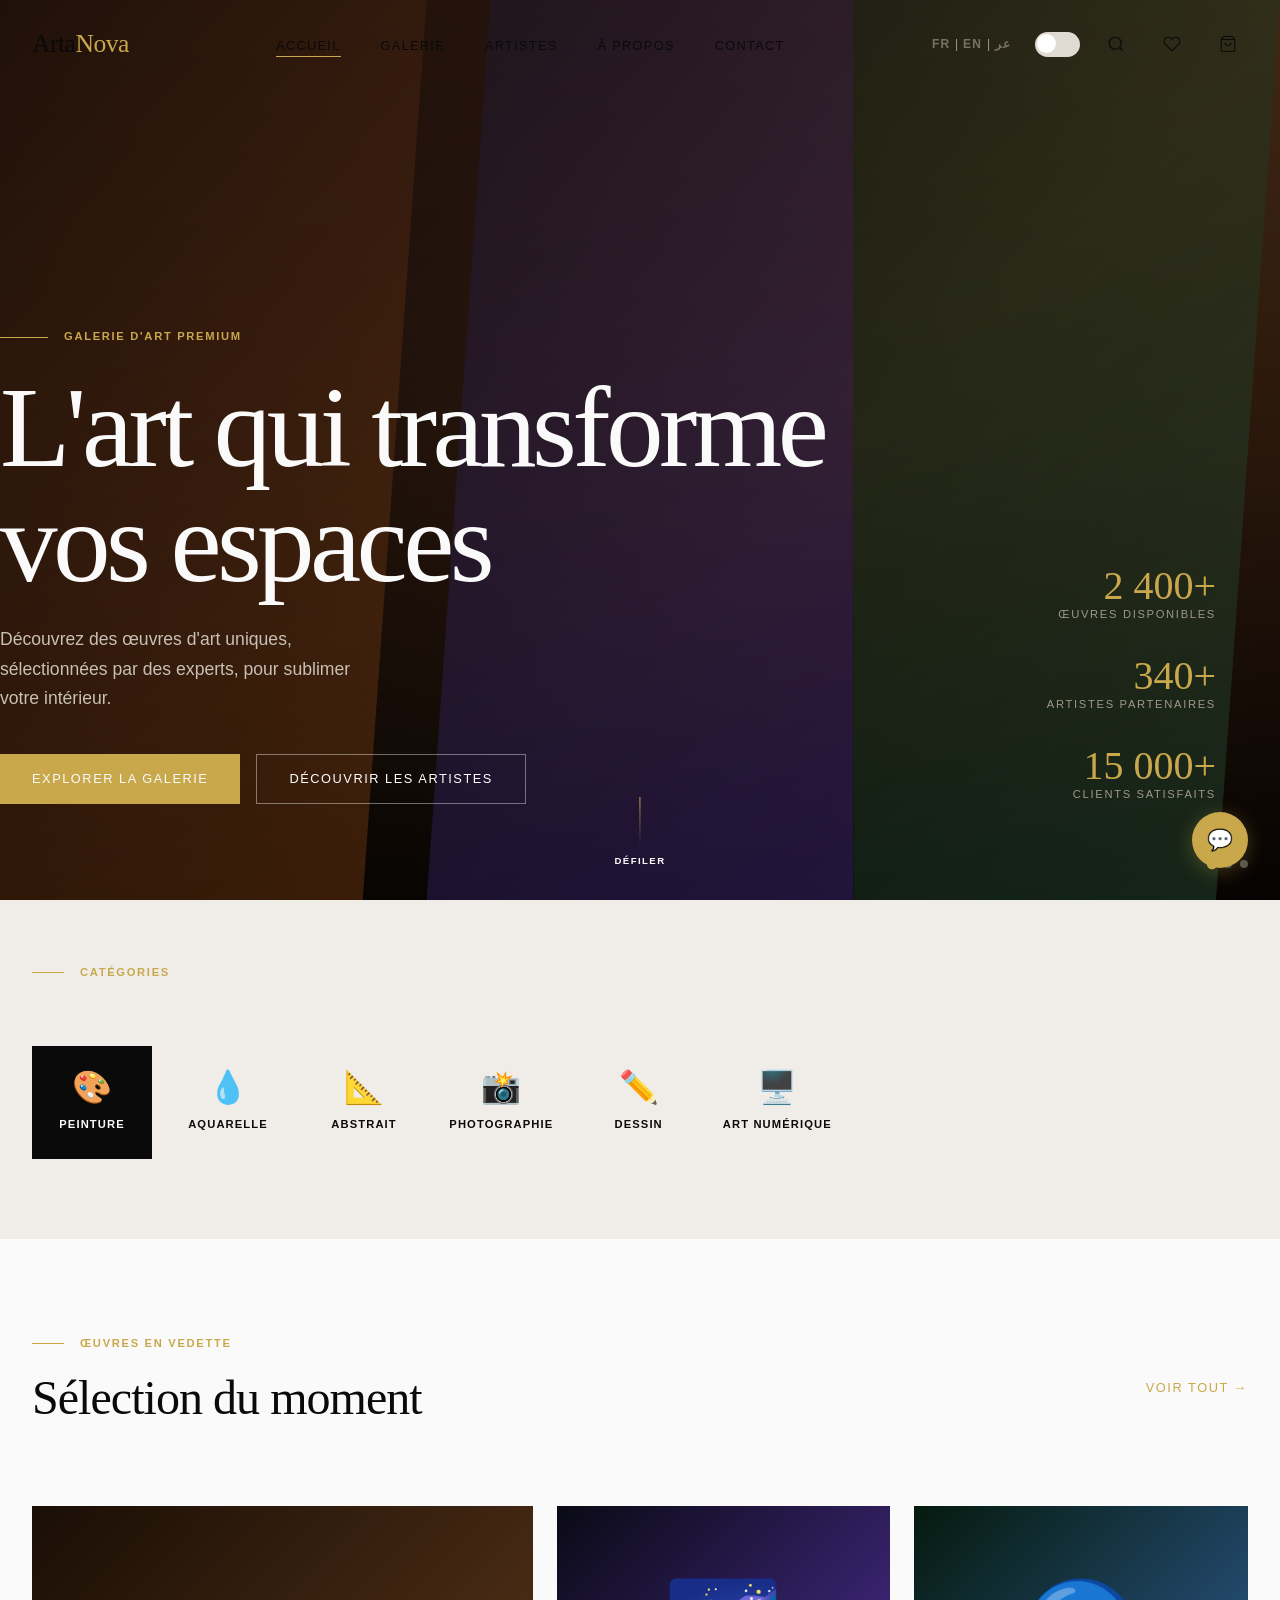
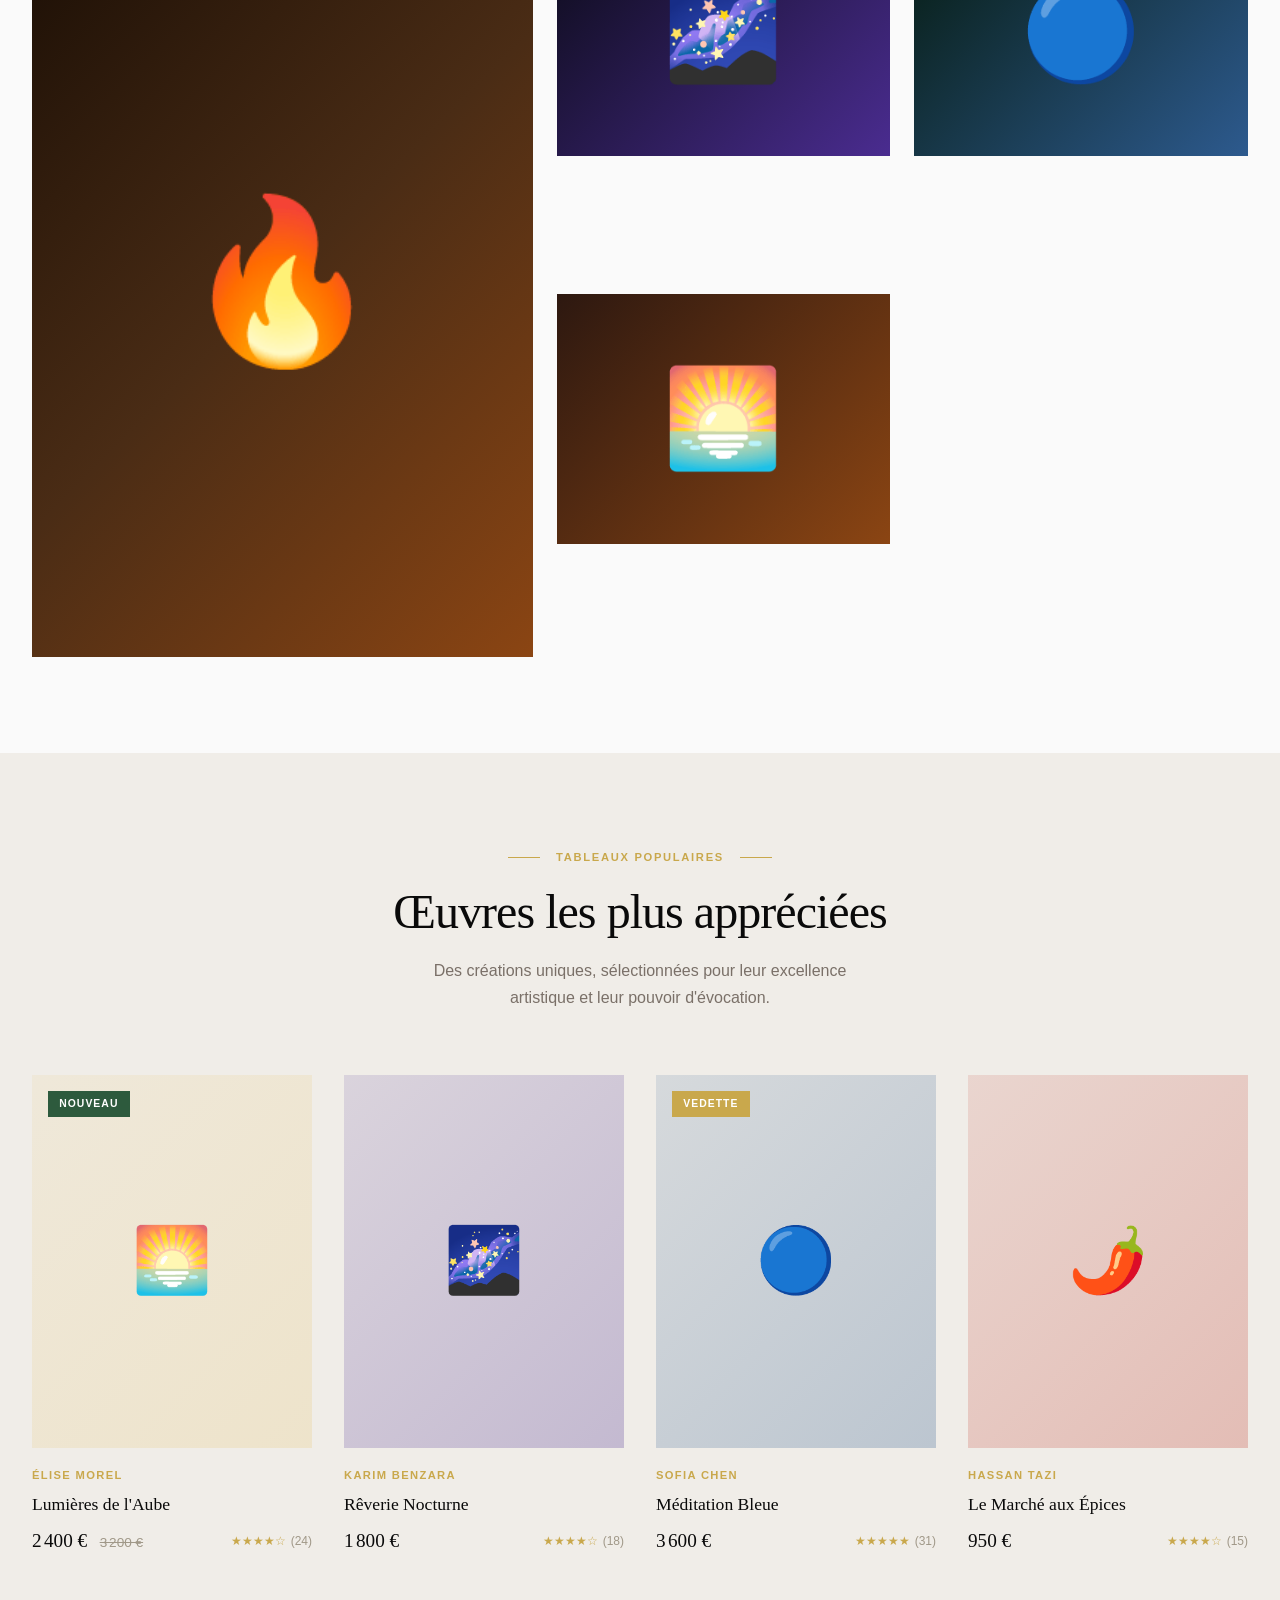
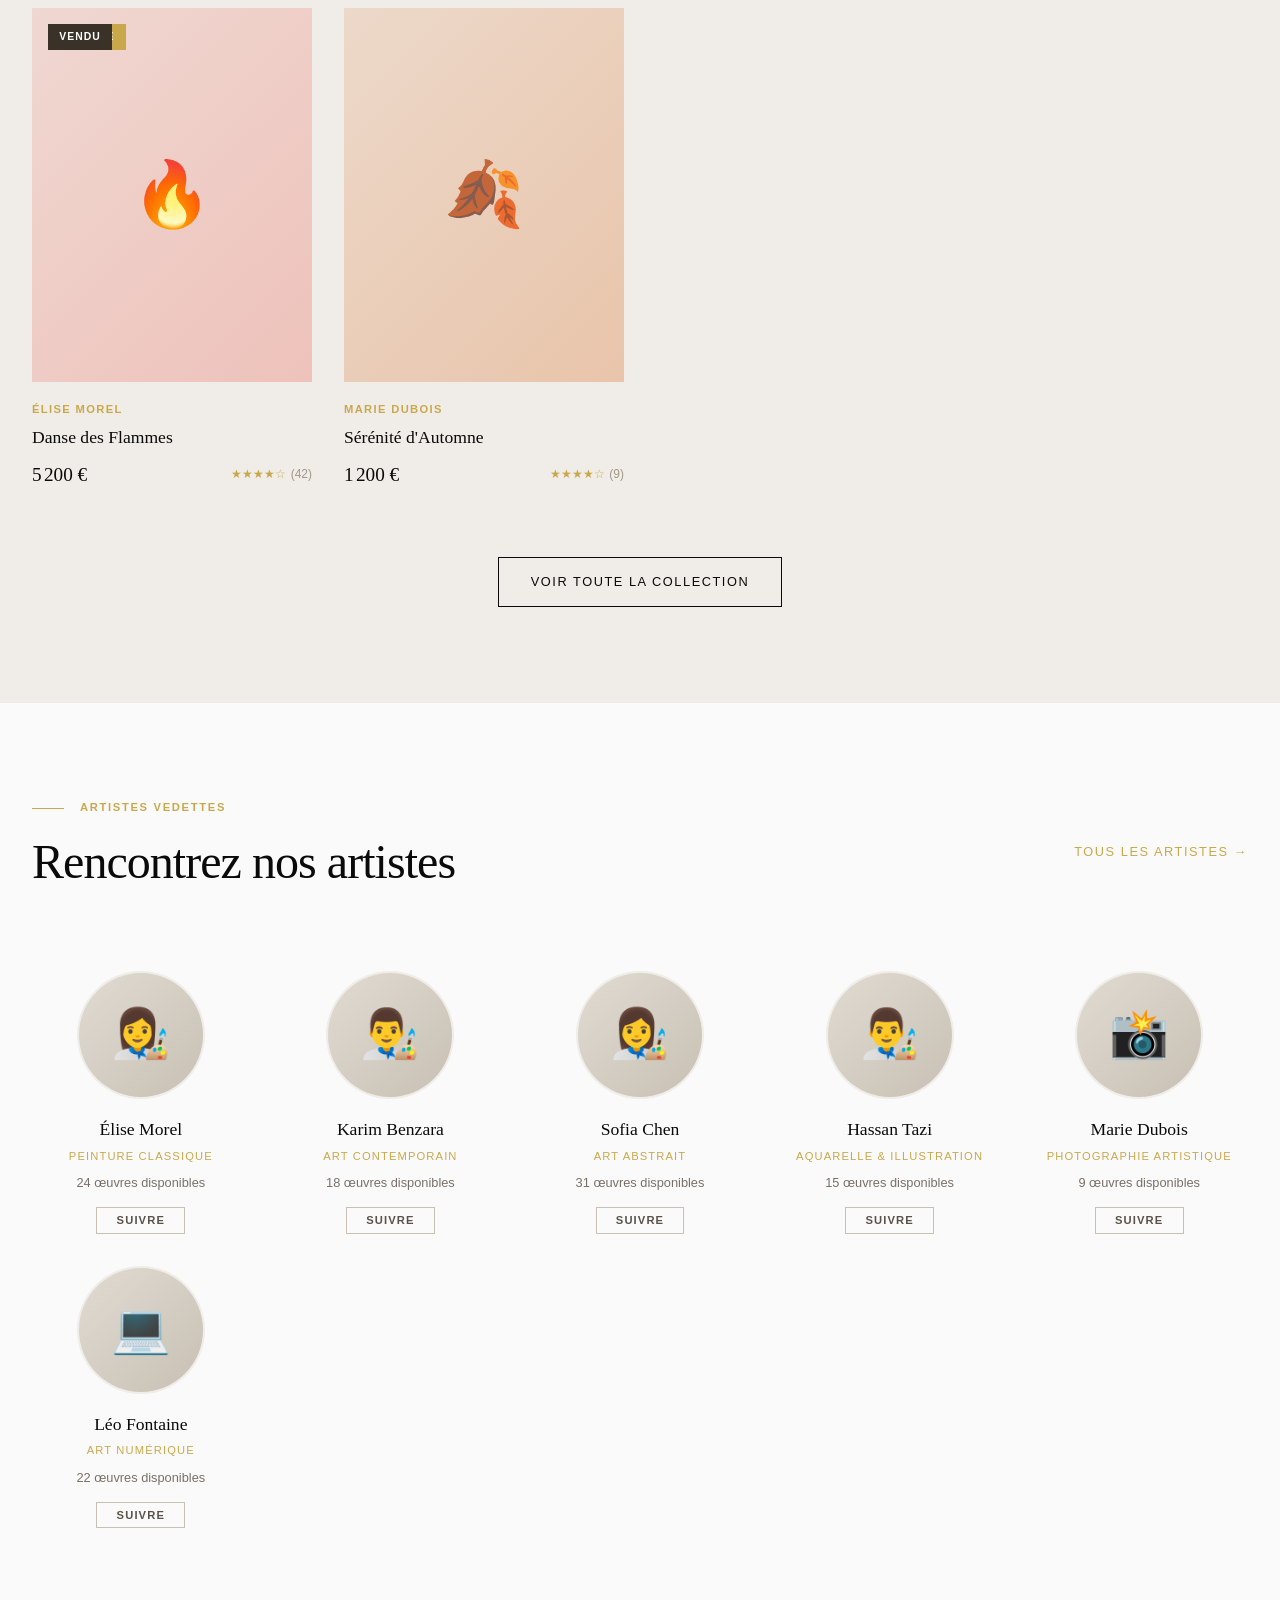
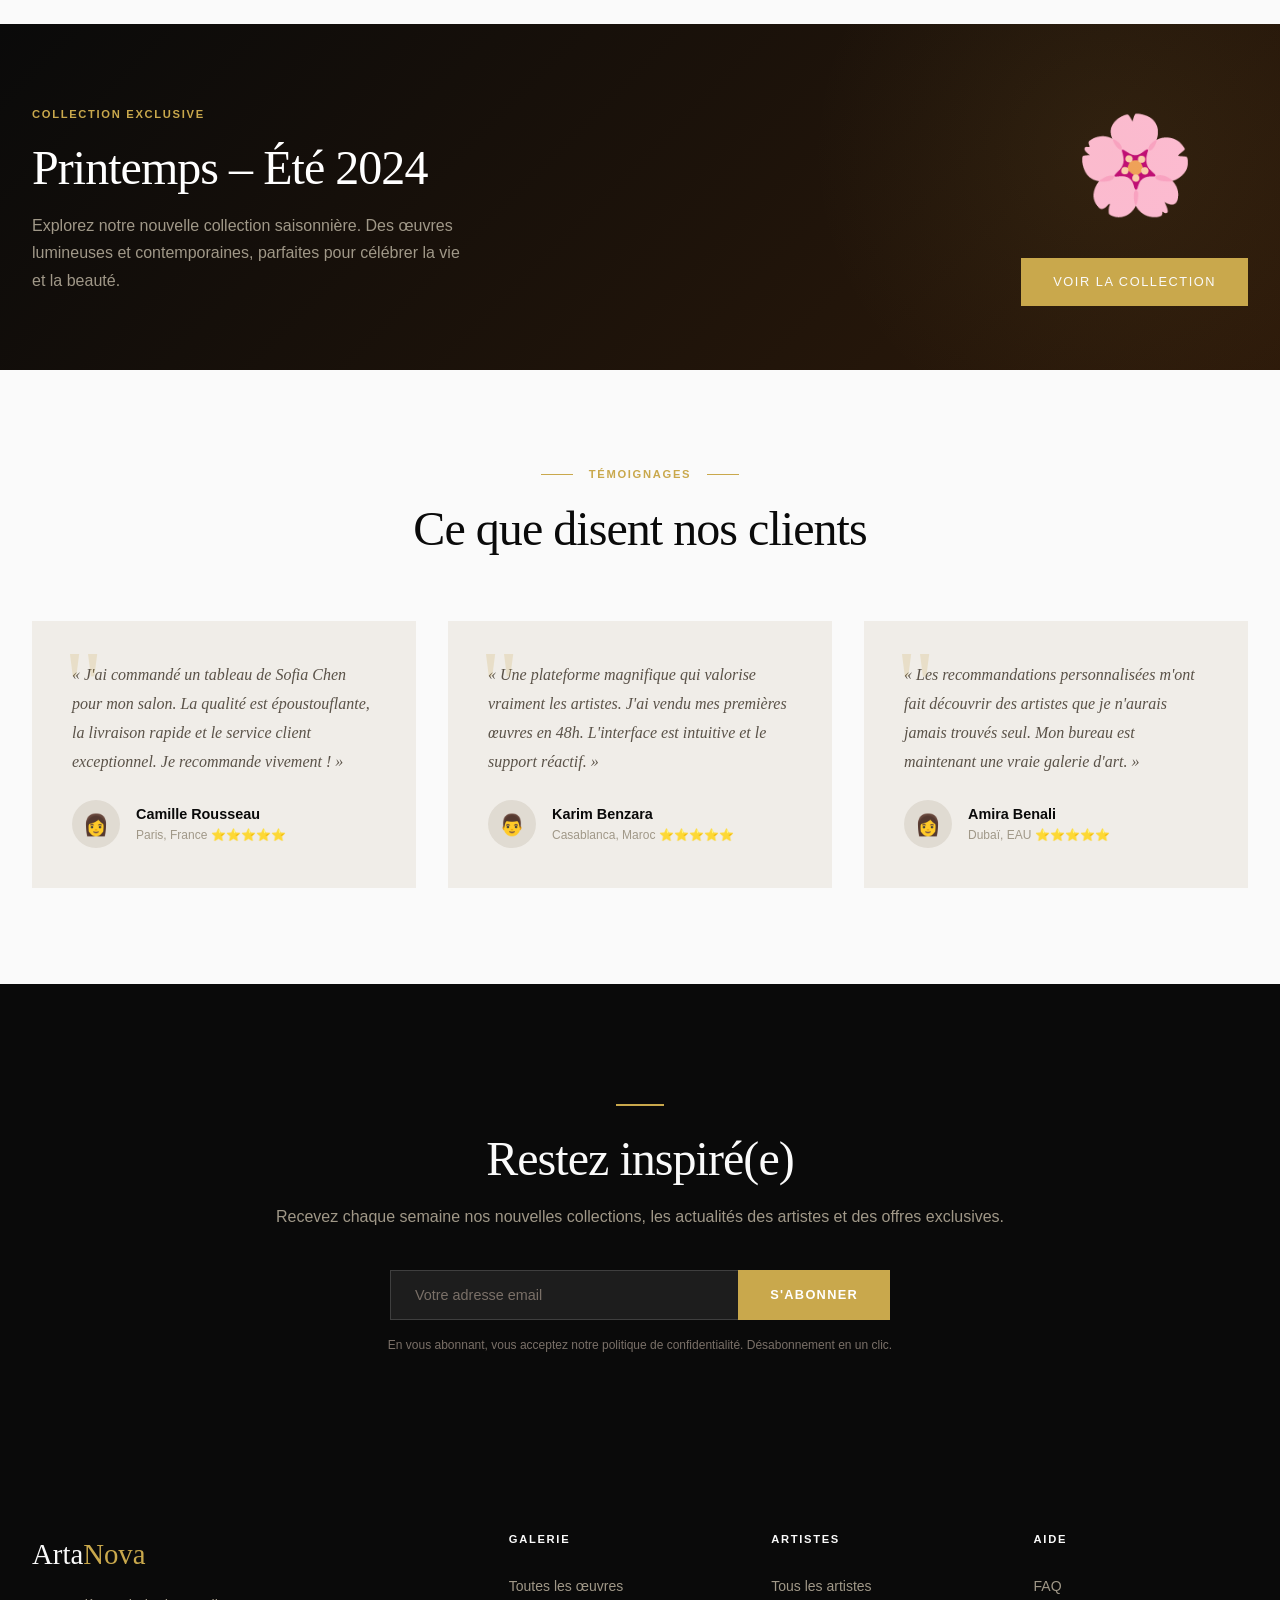
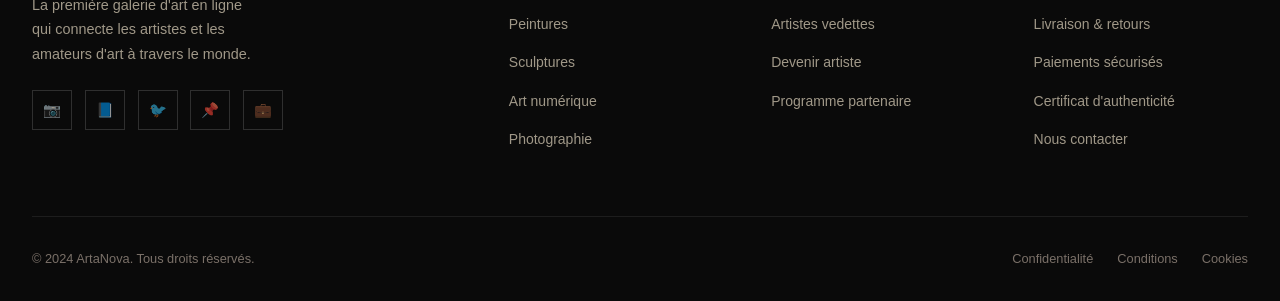
==== index.html @ cba11915 "Deploy ArtaNova to GitHub Pages https://claude.ai/code/session_01S92rmcoiskPM15iiZ23huf" ====
<!DOCTYPE html>
<html lang="fr">
<head>
  <meta charset="UTF-8" />
  <meta name="viewport" content="width=device-width, initial-scale=1.0" />
  <meta name="description" content="ArtaNova – Galerie d'art en ligne. Achetez des tableaux originaux et des reproductions artistiques de qualité supérieure." />
  <meta property="og:title" content="ArtaNova – L'art qui transforme vos espaces" />
  <meta property="og:description" content="Découvrez et achetez des œuvres d'art uniques auprès d'artistes du monde entier." />
  <title>ArtaNova – L'art qui transforme vos espaces</title>
  <link rel="preconnect" href="https://fonts.googleapis.com" />
  <link rel="stylesheet" href="css/main.css" />
</head>
<body>

<!-- ═══ NAVIGATION ═══════════════════════════════════════════════ -->
<nav class="nav" id="main-nav">
  <div class="container nav-inner">
    <a href="index.html" class="nav-logo">Arta<span>Nova</span></a>

    <ul class="nav-links">
      <li><a href="index.html" class="active" data-i18n="nav_home">Accueil</a></li>
      <li><a href="pages/gallery.html" data-i18n="nav_gallery">Galerie</a></li>
      <li><a href="pages/artists.html" data-i18n="nav_artists">Artistes</a></li>
      <li><a href="#about" data-i18n="nav_about">À propos</a></li>
      <li><a href="#contact" data-i18n="nav_contact">Contact</a></li>
    </ul>

    <div class="nav-actions">
      <!-- Language -->
      <div style="display:flex;gap:0.3rem;margin-right:0.5rem;">
        <button class="lang-selector" data-lang="fr">FR</button>
        <span style="color:var(--color-gray-400);font-size:0.75rem">|</span>
        <button class="lang-selector" data-lang="en">EN</button>
        <span style="color:var(--color-gray-400);font-size:0.75rem">|</span>
        <button class="lang-selector" data-lang="ar">عر</button>
      </div>

      <!-- Theme -->
      <button class="theme-toggle" aria-label="Changer le thème"></button>

      <!-- Search -->
      <a href="pages/gallery.html" class="nav-icon-btn" title="Rechercher">
        <svg width="18" height="18" viewBox="0 0 24 24" fill="none" stroke="currentColor" stroke-width="1.5"><circle cx="11" cy="11" r="8"/><path d="m21 21-4.35-4.35"/></svg>
      </a>

      <!-- Wishlist -->
      <button class="nav-icon-btn" title="Favoris">
        <svg width="18" height="18" viewBox="0 0 24 24" fill="none" stroke="currentColor" stroke-width="1.5"><path d="M20.84 4.61a5.5 5.5 0 0 0-7.78 0L12 5.67l-1.06-1.06a5.5 5.5 0 0 0-7.78 7.78l1.06 1.06L12 21.23l7.78-7.78 1.06-1.06a5.5 5.5 0 0 0 0-7.78z"/></svg>
      </button>

      <!-- Cart -->
      <button class="nav-icon-btn" onclick="openCart()" title="Panier">
        <svg width="18" height="18" viewBox="0 0 24 24" fill="none" stroke="currentColor" stroke-width="1.5"><path d="M6 2 3 6v14a2 2 0 0 0 2 2h14a2 2 0 0 0 2-2V6l-3-4z"/><line x1="3" y1="6" x2="21" y2="6"/><path d="M16 10a4 4 0 0 1-8 0"/></svg>
        <span class="cart-badge cart-count" style="display:none">0</span>
      </button>

      <!-- Hamburger -->
      <button class="hamburger" id="hamburger" aria-label="Menu">
        <span></span><span></span><span></span>
      </button>
    </div>
  </div>
</nav>

<!-- Mobile Menu -->
<div class="mobile-menu" id="mobile-menu">
  <a href="index.html">Accueil</a>
  <a href="pages/gallery.html">Galerie</a>
  <a href="pages/artists.html">Artistes</a>
  <a href="#about">À propos</a>
  <a href="#contact">Contact</a>
  <button onclick="document.getElementById('mobile-menu').classList.remove('open');document.body.style.overflow=''" style="color:var(--color-gray-400);font-size:2rem;margin-top:2rem;">✕</button>
</div>

<!-- ═══ HERO ══════════════════════════════════════════════════════ -->
<section class="hero" id="hero">
  <div class="hero-slides">
    <div class="hero-slide hero-slide-1 active"></div>
    <div class="hero-slide hero-slide-2"></div>
    <div class="hero-slide hero-slide-3"></div>
  </div>
  <div class="hero-overlay"></div>

  <!-- Decorative art panels -->
  <div class="hero-art" aria-hidden="true">
    <div class="hero-art-panel" style="background:linear-gradient(135deg,#2d1810,#8B4513);"></div>
    <div class="hero-art-panel" style="background:linear-gradient(135deg,#1a1a30,#4a2c90);"></div>
    <div class="hero-art-panel" style="background:linear-gradient(135deg,#0d2818,#2d5a3d);"></div>
  </div>

  <div class="hero-content container">
    <div class="hero-eyebrow">
      <div class="hero-eyebrow-line"></div>
      <span class="label text-gold">Galerie d'art premium</span>
    </div>

    <h1 class="hero-title" data-i18n="hero_tagline">
      L'art qui <em>transforme</em> vos espaces
    </h1>

    <p class="hero-subtitle" data-i18n="hero_sub">
      Découvrez des œuvres d'art uniques, sélectionnées par des experts, pour sublimer votre intérieur.
    </p>

    <div class="hero-actions">
      <a href="pages/gallery.html" class="btn btn-primary" data-i18n="btn_explore">
        Explorer la galerie
        <svg width="16" height="16" viewBox="0 0 24 24" fill="none" stroke="currentColor" stroke-width="2"><path d="M5 12h14m-7-7 7 7-7 7"/></svg>
      </a>
      <a href="pages/artists.html" class="btn btn-outline" style="color:white;border-color:rgba(255,255,255,0.4);" data-i18n="btn_discover">
        Découvrir les artistes
      </a>
    </div>
  </div>

  <!-- Stats -->
  <div class="hero-stats container" aria-label="Statistiques">
    <div class="hero-stat">
      <div class="hero-stat-number">2 400+</div>
      <div class="hero-stat-label">Œuvres disponibles</div>
    </div>
    <div class="hero-stat">
      <div class="hero-stat-number">340+</div>
      <div class="hero-stat-label">Artistes partenaires</div>
    </div>
    <div class="hero-stat">
      <div class="hero-stat-number">15 000+</div>
      <div class="hero-stat-label">Clients satisfaits</div>
    </div>
  </div>

  <!-- Dots -->
  <div class="hero-dots">
    <div class="hero-dot active"></div>
    <div class="hero-dot"></div>
    <div class="hero-dot"></div>
  </div>

  <!-- Scroll indicator -->
  <div class="hero-scroll">
    <div class="hero-scroll-line"></div>
    <span class="label" style="font-size:0.6rem;">Défiler</span>
  </div>
</section>

<!-- ═══ CATEGORIES ════════════════════════════════════════════════ -->
<section class="section-sm" style="background:var(--color-gray-100);">
  <div class="container">
    <div class="section-header">
      <div class="section-eyebrow">
        <div class="section-eyebrow-line"></div>
        <span class="label text-gold" data-i18n="section_categories">Catégories</span>
      </div>
    </div>

    <div class="categories-scroll stagger-children">
      <div class="category-chip active">
        <div class="category-icon">🎨</div>
        <div class="category-name">Peinture</div>
      </div>
      <div class="category-chip">
        <div class="category-icon">💧</div>
        <div class="category-name">Aquarelle</div>
      </div>
      <div class="category-chip">
        <div class="category-icon">📐</div>
        <div class="category-name">Abstrait</div>
      </div>
      <div class="category-chip">
        <div class="category-icon">📸</div>
        <div class="category-name">Photographie</div>
      </div>
      <div class="category-chip">
        <div class="category-icon">✏️</div>
        <div class="category-name">Dessin</div>
      </div>
      <div class="category-chip">
        <div class="category-icon">🖥️</div>
        <div class="category-name">Art Numérique</div>
      </div>
      <div class="category-chip">
        <div class="category-icon">🏺</div>
        <div class="category-name">Sculpture</div>
      </div>
      <div class="category-chip">
        <div class="category-icon">🌍</div>
        <div class="category-name">Art Africain</div>
      </div>
      <div class="category-chip">
        <div class="category-icon">☪️</div>
        <div class="category-name">Calligraphie</div>
      </div>
    </div>
  </div>
</section>

<!-- ═══ FEATURED WORKS ════════════════════════════════════════════ -->
<section class="section">
  <div class="container">
    <div class="section-header flex-between">
      <div>
        <div class="section-eyebrow">
          <div class="section-eyebrow-line"></div>
          <span class="label text-gold" data-i18n="section_featured">Œuvres en vedette</span>
        </div>
        <h2 class="section-title">Sélection du moment</h2>
      </div>
      <a href="pages/gallery.html" class="btn btn-ghost">Voir tout →</a>
    </div>

    <div class="featured-grid fade-in">
      <!-- Main featured -->
      <div class="featured-main">
        <div class="artwork-placeholder" style="background:linear-gradient(135deg,#1a0e05,#4a2c15,#8B4513);font-size:10rem;height:100%">🔥</div>
        <div class="featured-info">
          <div class="artwork-artist-name">Élise Morel</div>
          <div class="artwork-title" style="color:white;font-family:var(--font-serif);font-size:1.3rem;margin:0.3rem 0">Danse des Flammes</div>
          <div style="color:var(--color-gold);font-family:var(--font-serif);font-size:1.1rem;">5 200 €</div>
        </div>
      </div>

      <!-- Secondary -->
      <div class="featured-sm">
        <div class="artwork-placeholder" style="background:linear-gradient(135deg,#0a0a15,#4a2c90);height:100%;font-size:6rem">🌌</div>
        <div class="featured-info">
          <div class="artwork-artist-name">Karim Benzara</div>
          <div style="color:white;font-family:var(--font-serif)">Rêverie Nocturne</div>
          <div style="color:var(--color-gold)">1 800 €</div>
        </div>
      </div>

      <div class="featured-sm">
        <div class="artwork-placeholder" style="background:linear-gradient(135deg,#051a0e,#2d5a8e);height:100%;font-size:6rem">🔵</div>
        <div class="featured-info">
          <div class="artwork-artist-name">Sofia Chen</div>
          <div style="color:white;font-family:var(--font-serif)">Méditation Bleue</div>
          <div style="color:var(--color-gold)">3 600 €</div>
        </div>
      </div>

      <div class="featured-sm">
        <div class="artwork-placeholder" style="background:linear-gradient(135deg,#2d1810,#8B4513);height:100%;font-size:6rem">🌅</div>
        <div class="featured-info">
          <div class="artwork-artist-name">Élise Morel</div>
          <div style="color:white;font-family:var(--font-serif)">Lumières de l'Aube</div>
          <div style="color:var(--color-gold)">2 400 €</div>
        </div>
      </div>
    </div>
  </div>
</section>

<!-- ═══ POPULAR ARTWORKS GRID ═════════════════════════════════════ -->
<section class="section" style="background:var(--color-gray-100);">
  <div class="container">
    <div class="section-header centered">
      <div class="section-eyebrow centered">
        <div class="section-eyebrow-line"></div>
        <span class="label text-gold">Tableaux populaires</span>
        <div class="section-eyebrow-line"></div>
      </div>
      <h2 class="section-title">Œuvres les plus appréciées</h2>
      <p class="section-subtitle">Des créations uniques, sélectionnées pour leur excellence artistique et leur pouvoir d'évocation.</p>
    </div>

    <div class="artwork-grid stagger-children" id="home-artwork-grid">
      <!-- Rendered by JS -->
    </div>

    <div class="text-center mt-lg">
      <a href="pages/gallery.html" class="btn btn-outline">Voir toute la collection</a>
    </div>
  </div>
</section>

<!-- ═══ ARTISTS ═══════════════════════════════════════════════════ -->
<section class="section">
  <div class="container">
    <div class="section-header flex-between">
      <div>
        <div class="section-eyebrow">
          <div class="section-eyebrow-line"></div>
          <span class="label text-gold" data-i18n="section_artists">Artistes vedettes</span>
        </div>
        <h2 class="section-title">Rencontrez nos artistes</h2>
      </div>
      <a href="pages/artists.html" class="btn btn-ghost">Tous les artistes →</a>
    </div>

    <div class="artists-grid stagger-children">
      <div class="artist-card" onclick="location.href='pages/artist-profile.html'">
        <div class="artist-avatar"><div class="artist-avatar-placeholder">👩‍🎨</div></div>
        <div class="artist-name">Élise Morel</div>
        <div class="artist-specialty">Peinture Classique</div>
        <div class="artist-works-count">24 œuvres disponibles</div>
        <button class="follow-btn">Suivre</button>
      </div>
      <div class="artist-card" onclick="location.href='pages/artist-profile.html'">
        <div class="artist-avatar"><div class="artist-avatar-placeholder">👨‍🎨</div></div>
        <div class="artist-name">Karim Benzara</div>
        <div class="artist-specialty">Art Contemporain</div>
        <div class="artist-works-count">18 œuvres disponibles</div>
        <button class="follow-btn">Suivre</button>
      </div>
      <div class="artist-card" onclick="location.href='pages/artist-profile.html'">
        <div class="artist-avatar"><div class="artist-avatar-placeholder">👩‍🎨</div></div>
        <div class="artist-name">Sofia Chen</div>
        <div class="artist-specialty">Art Abstrait</div>
        <div class="artist-works-count">31 œuvres disponibles</div>
        <button class="follow-btn">Suivre</button>
      </div>
      <div class="artist-card" onclick="location.href='pages/artist-profile.html'">
        <div class="artist-avatar"><div class="artist-avatar-placeholder">👨‍🎨</div></div>
        <div class="artist-name">Hassan Tazi</div>
        <div class="artist-specialty">Aquarelle & Illustration</div>
        <div class="artist-works-count">15 œuvres disponibles</div>
        <button class="follow-btn">Suivre</button>
      </div>
      <div class="artist-card" onclick="location.href='pages/artist-profile.html'">
        <div class="artist-avatar"><div class="artist-avatar-placeholder">📸</div></div>
        <div class="artist-name">Marie Dubois</div>
        <div class="artist-specialty">Photographie Artistique</div>
        <div class="artist-works-count">9 œuvres disponibles</div>
        <button class="follow-btn">Suivre</button>
      </div>
      <div class="artist-card" onclick="location.href='pages/artist-profile.html'">
        <div class="artist-avatar"><div class="artist-avatar-placeholder">💻</div></div>
        <div class="artist-name">Léo Fontaine</div>
        <div class="artist-specialty">Art Numérique</div>
        <div class="artist-works-count">22 œuvres disponibles</div>
        <button class="follow-btn">Suivre</button>
      </div>
    </div>
  </div>
</section>

<!-- ═══ PROMO BANNER ══════════════════════════════════════════════ -->
<section style="background:linear-gradient(135deg,var(--color-black),#2d1a0a);padding:4rem 0;overflow:hidden;position:relative;">
  <div style="position:absolute;top:-50%;right:-10%;width:600px;height:600px;background:radial-gradient(circle,rgba(201,168,76,0.08) 0%,transparent 70%);pointer-events:none;"></div>
  <div class="container">
    <div style="display:grid;grid-template-columns:1fr auto;align-items:center;gap:3rem;">
      <div>
        <span class="label text-gold">Collection exclusive</span>
        <h2 style="font-size:clamp(2rem,4vw,3rem);color:white;margin:0.8rem 0 1rem;">Printemps – Été 2024</h2>
        <p style="color:var(--color-gray-400);max-width:50ch;line-height:1.7;">Explorez notre nouvelle collection saisonnière. Des œuvres lumineuses et contemporaines, parfaites pour célébrer la vie et la beauté.</p>
      </div>
      <div style="text-align:center;flex-shrink:0;">
        <div style="font-size:6rem;margin-bottom:1rem;">🌸</div>
        <a href="pages/gallery.html" class="btn btn-primary">Voir la collection</a>
      </div>
    </div>
  </div>
</section>

<!-- ═══ TESTIMONIALS ══════════════════════════════════════════════ -->
<section class="section">
  <div class="container">
    <div class="section-header centered">
      <div class="section-eyebrow centered">
        <div class="section-eyebrow-line"></div>
        <span class="label text-gold" data-i18n="section_testimonials">Témoignages</span>
        <div class="section-eyebrow-line"></div>
      </div>
      <h2 class="section-title">Ce que disent nos clients</h2>
    </div>

    <div class="testimonials-track stagger-children">
      <div class="testimonial-card">
        <p class="testimonial-text">« J'ai commandé un tableau de Sofia Chen pour mon salon. La qualité est époustouflante, la livraison rapide et le service client exceptionnel. Je recommande vivement ! »</p>
        <div class="testimonial-author">
          <div class="testimonial-avatar">👩</div>
          <div>
            <div class="testimonial-name">Camille Rousseau</div>
            <div class="testimonial-location">Paris, France ⭐⭐⭐⭐⭐</div>
          </div>
        </div>
      </div>

      <div class="testimonial-card">
        <p class="testimonial-text">« Une plateforme magnifique qui valorise vraiment les artistes. J'ai vendu mes premières œuvres en 48h. L'interface est intuitive et le support réactif. »</p>
        <div class="testimonial-author">
          <div class="testimonial-avatar">👨</div>
          <div>
            <div class="testimonial-name">Karim Benzara</div>
            <div class="testimonial-location">Casablanca, Maroc ⭐⭐⭐⭐⭐</div>
          </div>
        </div>
      </div>

      <div class="testimonial-card">
        <p class="testimonial-text">« Les recommandations personnalisées m'ont fait découvrir des artistes que je n'aurais jamais trouvés seul. Mon bureau est maintenant une vraie galerie d'art. »</p>
        <div class="testimonial-author">
          <div class="testimonial-avatar">👩</div>
          <div>
            <div class="testimonial-name">Amira Benali</div>
            <div class="testimonial-location">Dubaï, EAU ⭐⭐⭐⭐⭐</div>
          </div>
        </div>
      </div>
    </div>
  </div>
</section>

<!-- ═══ NEWSLETTER ════════════════════════════════════════════════ -->
<section class="newsletter" id="newsletter">
  <div class="container">
    <div class="gold-divider centered"></div>
    <h2 class="newsletter-title" data-i18n="newsletter_title">Restez inspiré(e)</h2>
    <p class="newsletter-subtitle">Recevez chaque semaine nos nouvelles collections, les actualités des artistes et des offres exclusives.</p>
    <form class="newsletter-form" id="newsletter-form" onsubmit="return false;">
      <input class="newsletter-input" type="email" placeholder="Votre adresse email" data-i18n="newsletter_placeholder" required />
      <button type="submit" class="newsletter-submit" data-i18n="newsletter_cta">S'abonner</button>
    </form>
    <p style="margin-top:1rem;font-size:0.75rem;color:var(--color-gray-500);">En vous abonnant, vous acceptez notre politique de confidentialité. Désabonnement en un clic.</p>
  </div>
</section>

<!-- ═══ FOOTER ════════════════════════════════════════════════════ -->
<footer class="footer" id="contact">
  <div class="container">
    <div class="footer-grid">
      <div>
        <div class="footer-brand-name">Arta<span>Nova</span></div>
        <p class="footer-tagline">La première galerie d'art en ligne qui connecte les artistes et les amateurs d'art à travers le monde.</p>
        <div class="footer-socials">
          <a href="#" class="footer-social" title="Instagram">📷</a>
          <a href="#" class="footer-social" title="Facebook">📘</a>
          <a href="#" class="footer-social" title="Twitter">🐦</a>
          <a href="#" class="footer-social" title="Pinterest">📌</a>
          <a href="#" class="footer-social" title="LinkedIn">💼</a>
        </div>
      </div>

      <div>
        <div class="footer-col-title">Galerie</div>
        <ul class="footer-links">
          <li><a href="pages/gallery.html">Toutes les œuvres</a></li>
          <li><a href="pages/gallery.html">Peintures</a></li>
          <li><a href="pages/gallery.html">Sculptures</a></li>
          <li><a href="pages/gallery.html">Art numérique</a></li>
          <li><a href="pages/gallery.html">Photographie</a></li>
        </ul>
      </div>

      <div>
        <div class="footer-col-title">Artistes</div>
        <ul class="footer-links">
          <li><a href="pages/artists.html">Tous les artistes</a></li>
          <li><a href="pages/artists.html">Artistes vedettes</a></li>
          <li><a href="pages/dashboard.html">Devenir artiste</a></li>
          <li><a href="#">Programme partenaire</a></li>
        </ul>
      </div>

      <div>
        <div class="footer-col-title">Aide</div>
        <ul class="footer-links">
          <li><a href="#">FAQ</a></li>
          <li><a href="#">Livraison & retours</a></li>
          <li><a href="#">Paiements sécurisés</a></li>
          <li><a href="#">Certificat d'authenticité</a></li>
          <li><a href="#">Nous contacter</a></li>
        </ul>
      </div>
    </div>

    <div class="footer-bottom">
      <p>© 2024 ArtaNova. Tous droits réservés.</p>
      <ul class="footer-bottom-links">
        <li><a href="#">Confidentialité</a></li>
        <li><a href="#">Conditions</a></li>
        <li><a href="#">Cookies</a></li>
      </ul>
    </div>
  </div>
</footer>

<!-- ═══ CART SIDEBAR ══════════════════════════════════════════════ -->
<div class="cart-overlay" onclick="closeCart()"></div>
<aside class="cart-sidebar" id="cart-sidebar">
  <div class="cart-header">
    <h2 class="cart-title">Mon Panier</h2>
    <button class="cart-close" onclick="closeCart()">✕</button>
  </div>
  <div class="cart-items" id="cart-items-list">
    <p style="text-align:center;color:var(--color-gray-400);padding:2rem;">Votre panier est vide</p>
  </div>
  <div class="cart-footer">
    <div class="cart-subtotal">
      <span>Total</span>
      <span id="cart-total">0 €</span>
    </div>
    <p style="font-size:0.75rem;color:var(--color-gray-400);margin-bottom:1rem;">Livraison offerte à partir de 500€</p>
    <button class="cart-checkout-btn" onclick="location.href='pages/checkout.html'">Passer la commande</button>
  </div>
</aside>

<!-- ═══ QUICK VIEW MODAL ══════════════════════════════════════════ -->
<div class="modal-overlay" id="quick-view-overlay" onclick="if(event.target===this)closeModal()">
  <div class="modal" id="quick-view-modal">
    <button class="modal-close" onclick="closeModal()">✕</button>
    <div class="modal-body">
      <div class="modal-image">🎨</div>
      <div class="modal-info">
        <div class="modal-artwork-artist" style="font-size:0.75rem;color:var(--color-gold);letter-spacing:0.1em;text-transform:uppercase;margin-bottom:0.5rem;"></div>
        <h3 class="modal-artwork-title" style="font-family:var(--font-serif);font-size:1.8rem;margin-bottom:1rem;"></h3>
        <div class="modal-artwork-price" style="font-family:var(--font-serif);font-size:2rem;margin-bottom:1.5rem;"></div>
        <div style="display:grid;grid-template-columns:1fr 1fr;gap:0.8rem;margin-bottom:1.5rem;">
          <div style="padding:0.8rem;background:var(--color-gray-100);">
            <div class="label" style="font-size:0.65rem;color:var(--color-gray-400);margin-bottom:0.3rem;">Technique</div>
            <div class="modal-artwork-technique" style="font-size:0.9rem;"></div>
          </div>
          <div style="padding:0.8rem;background:var(--color-gray-100);">
            <div class="label" style="font-size:0.65rem;color:var(--color-gray-400);margin-bottom:0.3rem;">Dimensions</div>
            <div class="modal-artwork-size" style="font-size:0.9rem;"></div>
          </div>
        </div>
        <div style="display:flex;gap:0.8rem;">
          <button class="modal-cart-btn btn-cart" style="flex:1;">Ajouter au panier</button>
          <a href="pages/product.html" class="btn btn-outline" style="flex:1;justify-content:center;">Voir détails</a>
        </div>
      </div>
    </div>
  </div>
</div>

<!-- ═══ CHAT WIDGET ═══════════════════════════════════════════════ -->
<div class="chat-widget">
  <div class="chat-box" id="chat-box">
    <div class="chat-box-header">
      <div class="chat-status-dot"></div>
      <div>
        <div style="font-weight:600;font-size:0.9rem;">Support ArtaNova</div>
        <div style="font-size:0.7rem;opacity:0.7;">En ligne · Répond en quelques minutes</div>
      </div>
    </div>
    <div class="chat-messages" id="chat-messages">
      <div class="chat-msg bot">Bonjour ! 👋 Bienvenue sur ArtaNova. Comment puis-je vous aider à trouver l'œuvre parfaite ?</div>
    </div>
    <div class="chat-input-area">
      <input class="chat-input" id="chat-input" type="text" placeholder="Écrivez votre message..." />
      <button class="chat-send" id="chat-send">→</button>
    </div>
  </div>
  <button class="chat-toggle" id="chat-toggle" title="Support client">💬</button>
</div>

<!-- Toast container -->
<div class="toast-container"></div>

<script src="js/app.js"></script>
<script>
  // Render home artwork grid
  document.addEventListener('DOMContentLoaded', () => {
    const grid = document.getElementById('home-artwork-grid');
    if (grid) {
      grid.innerHTML = artworks.slice(0, 8).map(a => renderArtworkCard(a)).join('');
      initWishlistButtons();
    }

    // Category chip interaction
    document.querySelectorAll('.category-chip').forEach(chip => {
      chip.addEventListener('click', () => {
        document.querySelectorAll('.category-chip').forEach(c => c.classList.remove('active'));
        chip.classList.add('active');
      });
    });
  });
</script>
</body>
</html>
---- css/main.css ----
/* ============================================
   ARTANOVA - Premium Art Gallery
   Global Styles
   ============================================ */

:root {
  --color-black: #0a0a0a;
  --color-white: #fafafa;
  --color-cream: #f5f0e8;
  --color-gold: #c9a84c;
  --color-gold-light: #e8c97a;
  --color-gold-dark: #a07830;
  --color-gray-100: #f0ede8;
  --color-gray-200: #e0dbd2;
  --color-gray-300: #c8c0b4;
  --color-gray-400: #a09888;
  --color-gray-500: #7a7068;
  --color-gray-600: #5a5248;
  --color-gray-700: #3a3228;
  --color-gray-800: #1e1a14;
  --font-serif: 'Georgia', 'Times New Roman', serif;
  --font-sans: 'Helvetica Neue', Arial, sans-serif;
  --transition: 0.35s cubic-bezier(0.25, 0.46, 0.45, 0.94);
  --shadow-sm: 0 2px 8px rgba(0,0,0,0.08);
  --shadow-md: 0 8px 30px rgba(0,0,0,0.12);
  --shadow-lg: 0 20px 60px rgba(0,0,0,0.2);
  --shadow-gold: 0 4px 20px rgba(201,168,76,0.3);
}

[data-theme="dark"] {
  --color-black: #fafafa;
  --color-white: #0a0a0a;
  --color-cream: #1a1610;
  --color-gray-100: #1e1a14;
  --color-gray-200: #2a2520;
  --color-gray-300: #3a3530;
  --color-gray-400: #6a6560;
  --color-gray-500: #8a8580;
  --color-gray-600: #b0aba6;
  --color-gray-700: #d0cbc6;
  --color-gray-800: #eae5e0;
}

*, *::before, *::after {
  box-sizing: border-box;
  margin: 0;
  padding: 0;
}

html {
  scroll-behavior: smooth;
  font-size: 16px;
}

body {
  font-family: var(--font-sans);
  background-color: var(--color-white);
  color: var(--color-black);
  line-height: 1.6;
  overflow-x: hidden;
  transition: background-color var(--transition), color var(--transition);
}

img { max-width: 100%; height: auto; display: block; }
a { text-decoration: none; color: inherit; }
button { cursor: pointer; border: none; background: none; font-family: inherit; }
input, select, textarea { font-family: inherit; }

/* ============================================
   TYPOGRAPHY
   ============================================ */

h1, h2, h3, h4, h5, h6 {
  font-family: var(--font-serif);
  font-weight: 400;
  line-height: 1.2;
  letter-spacing: -0.02em;
}

.display-xl { font-size: clamp(3rem, 8vw, 7rem); letter-spacing: -0.04em; }
.display-lg { font-size: clamp(2.5rem, 6vw, 5rem); letter-spacing: -0.03em; }
.display-md { font-size: clamp(2rem, 4vw, 3.5rem); }
.display-sm { font-size: clamp(1.5rem, 3vw, 2.5rem); }

.text-gold { color: var(--color-gold); }
.text-cream { color: var(--color-cream); }
.text-gray { color: var(--color-gray-500); }

.label {
  font-family: var(--font-sans);
  font-size: 0.7rem;
  font-weight: 600;
  letter-spacing: 0.15em;
  text-transform: uppercase;
}

/* ============================================
   LAYOUT
   ============================================ */

.container {
  max-width: 1400px;
  margin: 0 auto;
  padding: 0 2rem;
}

.container-sm {
  max-width: 900px;
  margin: 0 auto;
  padding: 0 2rem;
}

.section {
  padding: 6rem 0;
}

.section-sm {
  padding: 4rem 0;
}

.grid-2 { display: grid; grid-template-columns: 1fr 1fr; gap: 2rem; }
.grid-3 { display: grid; grid-template-columns: repeat(3, 1fr); gap: 2rem; }
.grid-4 { display: grid; grid-template-columns: repeat(4, 1fr); gap: 2rem; }

.flex { display: flex; }
.flex-center { display: flex; align-items: center; justify-content: center; }
.flex-between { display: flex; align-items: center; justify-content: space-between; }

/* ============================================
   BUTTONS
   ============================================ */

.btn {
  display: inline-flex;
  align-items: center;
  gap: 0.5rem;
  padding: 0.85rem 2rem;
  font-family: var(--font-sans);
  font-size: 0.8rem;
  font-weight: 500;
  letter-spacing: 0.12em;
  text-transform: uppercase;
  transition: all var(--transition);
  position: relative;
  overflow: hidden;
}

.btn-primary {
  background: var(--color-gold);
  color: var(--color-white);
}

.btn-primary:hover {
  background: var(--color-gold-dark);
  transform: translateY(-2px);
  box-shadow: var(--shadow-gold);
}

.btn-outline {
  border: 1px solid var(--color-black);
  color: var(--color-black);
  background: transparent;
}

.btn-outline:hover {
  background: var(--color-black);
  color: var(--color-white);
  transform: translateY(-2px);
}

.btn-ghost {
  color: var(--color-gold);
  padding-left: 0;
  padding-right: 0;
  border-bottom: 1px solid transparent;
}

.btn-ghost:hover {
  border-bottom-color: var(--color-gold);
}

.btn-icon {
  width: 3rem;
  height: 3rem;
  padding: 0;
  display: flex;
  align-items: center;
  justify-content: center;
  border-radius: 50%;
}

/* ============================================
   NAVIGATION
   ============================================ */

.nav {
  position: fixed;
  top: 0;
  left: 0;
  right: 0;
  z-index: 1000;
  padding: 1.5rem 0;
  transition: all var(--transition);
}

.nav.scrolled {
  background: rgba(250,250,250,0.96);
  backdrop-filter: blur(20px);
  -webkit-backdrop-filter: blur(20px);
  padding: 1rem 0;
  box-shadow: 0 1px 0 rgba(0,0,0,0.08);
}

[data-theme="dark"] .nav.scrolled {
  background: rgba(10,10,10,0.96);
}

.nav-inner {
  display: flex;
  align-items: center;
  justify-content: space-between;
}

.nav-logo {
  font-family: var(--font-serif);
  font-size: 1.6rem;
  letter-spacing: -0.02em;
  color: var(--color-black);
}

.nav-logo span {
  color: var(--color-gold);
}

.nav-links {
  display: flex;
  align-items: center;
  gap: 2.5rem;
  list-style: none;
}

.nav-links a {
  font-size: 0.8rem;
  font-weight: 500;
  letter-spacing: 0.1em;
  text-transform: uppercase;
  color: var(--color-black);
  position: relative;
  padding-bottom: 2px;
  transition: color var(--transition);
}

.nav-links a::after {
  content: '';
  position: absolute;
  bottom: -2px;
  left: 0;
  width: 0;
  height: 1px;
  background: var(--color-gold);
  transition: width var(--transition);
}

.nav-links a:hover::after,
.nav-links a.active::after {
  width: 100%;
}

.nav-links a:hover { color: var(--color-gold); }

.nav-actions {
  display: flex;
  align-items: center;
  gap: 1rem;
}

.nav-icon-btn {
  width: 2.5rem;
  height: 2.5rem;
  display: flex;
  align-items: center;
  justify-content: center;
  border-radius: 50%;
  color: var(--color-black);
  transition: all var(--transition);
  position: relative;
}

.nav-icon-btn:hover {
  background: var(--color-gray-100);
  color: var(--color-gold);
}

.cart-badge {
  position: absolute;
  top: 0;
  right: 0;
  width: 1.1rem;
  height: 1.1rem;
  background: var(--color-gold);
  color: white;
  font-size: 0.6rem;
  font-weight: 700;
  border-radius: 50%;
  display: flex;
  align-items: center;
  justify-content: center;
}

.lang-selector {
  font-size: 0.75rem;
  font-weight: 600;
  letter-spacing: 0.1em;
  color: var(--color-gray-500);
  cursor: pointer;
  transition: color var(--transition);
  background: none;
  border: none;
}

.lang-selector:hover { color: var(--color-gold); }

.hamburger {
  display: none;
  flex-direction: column;
  gap: 5px;
  padding: 4px;
}

.hamburger span {
  display: block;
  width: 24px;
  height: 1.5px;
  background: var(--color-black);
  transition: all var(--transition);
}

.mobile-menu {
  display: none;
  position: fixed;
  top: 0;
  left: 0;
  right: 0;
  bottom: 0;
  background: var(--color-white);
  z-index: 999;
  flex-direction: column;
  align-items: center;
  justify-content: center;
  gap: 2rem;
  opacity: 0;
  pointer-events: none;
  transition: opacity var(--transition);
}

.mobile-menu.open {
  opacity: 1;
  pointer-events: all;
  display: flex;
}

.mobile-menu a {
  font-family: var(--font-serif);
  font-size: 2rem;
  color: var(--color-black);
  transition: color var(--transition);
}

.mobile-menu a:hover { color: var(--color-gold); }

/* ============================================
   HERO
   ============================================ */

.hero {
  min-height: 100vh;
  position: relative;
  display: flex;
  align-items: flex-end;
  overflow: hidden;
}

.hero-slides {
  position: absolute;
  inset: 0;
}

.hero-slide {
  position: absolute;
  inset: 0;
  opacity: 0;
  transition: opacity 1.2s ease;
  background-size: cover;
  background-position: center;
}

.hero-slide.active { opacity: 1; }

.hero-slide-1 {
  background: linear-gradient(135deg, #1a0e05 0%, #2d1810 30%, #4a2c15 60%, #3d2010 100%);
}

.hero-slide-2 {
  background: linear-gradient(135deg, #0a0a15 0%, #1a1a30 30%, #2a2545 60%, #1e1a35 100%);
}

.hero-slide-3 {
  background: linear-gradient(135deg, #051a0e 0%, #102d18 30%, #154a2c 60%, #0e3d20 100%);
}

.hero-art {
  position: absolute;
  inset: 0;
  display: grid;
  grid-template-columns: 1fr 1fr 1fr;
  gap: 0;
  opacity: 0.4;
}

.hero-art-panel {
  background-size: cover;
  background-position: center;
  clip-path: polygon(0 0, 100% 0, 85% 100%, 0 100%);
}

.hero-art-panel:nth-child(2) {
  clip-path: polygon(15% 0, 100% 0, 100% 100%, 0 100%);
}

.hero-overlay {
  position: absolute;
  inset: 0;
  background: linear-gradient(
    to top,
    rgba(0,0,0,0.9) 0%,
    rgba(0,0,0,0.4) 50%,
    rgba(0,0,0,0.1) 100%
  );
}

.hero-content {
  position: relative;
  z-index: 2;
  padding: 8rem 0 6rem;
  width: 100%;
}

.hero-eyebrow {
  display: flex;
  align-items: center;
  gap: 1rem;
  margin-bottom: 1.5rem;
}

.hero-eyebrow-line {
  width: 3rem;
  height: 1px;
  background: var(--color-gold);
}

.hero-title {
  font-size: clamp(3.5rem, 9vw, 8rem);
  color: var(--color-white);
  line-height: 1;
  letter-spacing: -0.04em;
  margin-bottom: 1.5rem;
  max-width: 16ch;
}

.hero-title em {
  font-style: italic;
  color: var(--color-gold);
}

.hero-subtitle {
  color: var(--color-gray-300);
  font-size: 1.1rem;
  max-width: 40ch;
  margin-bottom: 2.5rem;
  line-height: 1.7;
}

.hero-actions {
  display: flex;
  gap: 1rem;
  flex-wrap: wrap;
}

.hero-stats {
  position: absolute;
  right: 2rem;
  bottom: 6rem;
  display: flex;
  flex-direction: column;
  gap: 2rem;
  z-index: 2;
}

.hero-stat {
  text-align: right;
  color: var(--color-white);
}

.hero-stat-number {
  font-family: var(--font-serif);
  font-size: 2.5rem;
  line-height: 1;
  color: var(--color-gold);
}

.hero-stat-label {
  font-size: 0.7rem;
  letter-spacing: 0.15em;
  text-transform: uppercase;
  color: var(--color-gray-400);
}

.hero-scroll {
  position: absolute;
  bottom: 2rem;
  left: 50%;
  transform: translateX(-50%);
  z-index: 2;
  display: flex;
  flex-direction: column;
  align-items: center;
  gap: 0.5rem;
  color: var(--color-white);
  font-size: 0.7rem;
  letter-spacing: 0.15em;
  text-transform: uppercase;
  animation: bounce 2s infinite;
}

.hero-scroll-line {
  width: 1px;
  height: 3rem;
  background: linear-gradient(to bottom, var(--color-gold), transparent);
}

.hero-dots {
  position: absolute;
  bottom: 2rem;
  right: 2rem;
  display: flex;
  gap: 0.5rem;
  z-index: 2;
}

.hero-dot {
  width: 0.5rem;
  height: 0.5rem;
  border-radius: 50%;
  background: rgba(255,255,255,0.3);
  cursor: pointer;
  transition: all var(--transition);
}

.hero-dot.active {
  background: var(--color-gold);
  transform: scale(1.3);
}

@keyframes bounce {
  0%, 100% { transform: translateX(-50%) translateY(0); }
  50% { transform: translateX(-50%) translateY(8px); }
}

/* ============================================
   SECTION HEADERS
   ============================================ */

.section-header {
  margin-bottom: 4rem;
}

.section-header.centered {
  text-align: center;
}

.section-eyebrow {
  display: flex;
  align-items: center;
  gap: 1rem;
  margin-bottom: 1rem;
}

.section-eyebrow.centered {
  justify-content: center;
}

.section-eyebrow-line {
  width: 2rem;
  height: 1px;
  background: var(--color-gold);
}

.section-title {
  font-size: clamp(2rem, 4vw, 3rem);
  color: var(--color-black);
  margin-bottom: 1rem;
}

.section-subtitle {
  color: var(--color-gray-500);
  font-size: 1rem;
  max-width: 50ch;
  line-height: 1.7;
}

.section-header.centered .section-subtitle {
  margin: 0 auto;
}

/* ============================================
   ARTWORK CARDS
   ============================================ */

.artwork-grid {
  display: grid;
  grid-template-columns: repeat(auto-fill, minmax(280px, 1fr));
  gap: 2rem;
}

.artwork-card {
  position: relative;
  cursor: pointer;
  group: true;
}

.artwork-card-image {
  position: relative;
  overflow: hidden;
  aspect-ratio: 3/4;
  background: var(--color-gray-100);
}

.artwork-card-image img,
.artwork-card-image .artwork-placeholder {
  width: 100%;
  height: 100%;
  object-fit: cover;
  transition: transform 0.8s cubic-bezier(0.25, 0.46, 0.45, 0.94);
}

.artwork-card:hover .artwork-card-image img,
.artwork-card:hover .artwork-placeholder {
  transform: scale(1.06);
}

.artwork-placeholder {
  display: flex;
  align-items: center;
  justify-content: center;
  font-family: var(--font-serif);
  font-size: 4rem;
  color: var(--color-gray-300);
  transition: transform 0.8s cubic-bezier(0.25, 0.46, 0.45, 0.94);
}

.artwork-card-overlay {
  position: absolute;
  inset: 0;
  background: linear-gradient(to top, rgba(0,0,0,0.8) 0%, transparent 60%);
  opacity: 0;
  transition: opacity var(--transition);
}

.artwork-card:hover .artwork-card-overlay { opacity: 1; }

.artwork-card-actions {
  position: absolute;
  bottom: 1.5rem;
  left: 1.5rem;
  right: 1.5rem;
  display: flex;
  gap: 0.5rem;
  transform: translateY(1rem);
  opacity: 0;
  transition: all var(--transition);
}

.artwork-card:hover .artwork-card-actions {
  transform: translateY(0);
  opacity: 1;
}

.artwork-card-btn {
  flex: 1;
  padding: 0.6rem 1rem;
  font-size: 0.7rem;
  font-weight: 600;
  letter-spacing: 0.1em;
  text-transform: uppercase;
  background: var(--color-gold);
  color: white;
  border: none;
  cursor: pointer;
  transition: background var(--transition);
}

.artwork-card-btn:hover { background: var(--color-gold-dark); }

.artwork-card-btn-icon {
  width: 2.5rem;
  background: rgba(255,255,255,0.15);
  backdrop-filter: blur(10px);
  border: 1px solid rgba(255,255,255,0.2);
  display: flex;
  align-items: center;
  justify-content: center;
  color: white;
  cursor: pointer;
  transition: background var(--transition);
  flex: none;
}

.artwork-card-btn-icon:hover { background: rgba(255,255,255,0.25); }

.artwork-card-badge {
  position: absolute;
  top: 1rem;
  left: 1rem;
  padding: 0.3rem 0.7rem;
  font-size: 0.65rem;
  font-weight: 700;
  letter-spacing: 0.1em;
  text-transform: uppercase;
  background: var(--color-gold);
  color: white;
}

.artwork-card-badge.sold {
  background: var(--color-gray-700);
}

.artwork-card-badge.new {
  background: #2d5a3d;
}

.artwork-wishlist {
  position: absolute;
  top: 1rem;
  right: 1rem;
  width: 2.2rem;
  height: 2.2rem;
  background: rgba(255,255,255,0.9);
  border-radius: 50%;
  display: flex;
  align-items: center;
  justify-content: center;
  cursor: pointer;
  transition: all var(--transition);
  opacity: 0;
}

.artwork-card:hover .artwork-wishlist {
  opacity: 1;
}

.artwork-wishlist:hover,
.artwork-wishlist.active {
  background: var(--color-gold);
  color: white;
}

.artwork-card-info {
  padding: 1.2rem 0;
}

.artwork-artist-name {
  font-size: 0.7rem;
  font-weight: 600;
  letter-spacing: 0.12em;
  text-transform: uppercase;
  color: var(--color-gold);
  margin-bottom: 0.3rem;
}

.artwork-title {
  font-family: var(--font-serif);
  font-size: 1.1rem;
  color: var(--color-black);
  margin-bottom: 0.5rem;
}

.artwork-price-row {
  display: flex;
  align-items: center;
  justify-content: space-between;
}

.artwork-price {
  font-family: var(--font-serif);
  font-size: 1.2rem;
  color: var(--color-black);
}

.artwork-price-original {
  font-size: 0.85rem;
  color: var(--color-gray-400);
  text-decoration: line-through;
  margin-left: 0.5rem;
}

.artwork-rating {
  display: flex;
  align-items: center;
  gap: 0.3rem;
  font-size: 0.75rem;
  color: var(--color-gray-400);
}

.stars { color: var(--color-gold); }

/* ============================================
   FEATURED SECTION
   ============================================ */

.featured-grid {
  display: grid;
  grid-template-columns: 1.5fr 1fr 1fr;
  grid-template-rows: auto auto;
  gap: 1.5rem;
}

.featured-main {
  grid-row: span 2;
  position: relative;
  overflow: hidden;
  aspect-ratio: 2/3;
  background: var(--color-gray-100);
  cursor: pointer;
}

.featured-main .artwork-placeholder {
  height: 100%;
  background: linear-gradient(135deg, #2d1810, #4a2c15);
  font-size: 8rem;
}

.featured-sm {
  position: relative;
  overflow: hidden;
  aspect-ratio: 4/3;
  background: var(--color-gray-100);
  cursor: pointer;
}

.featured-sm .artwork-placeholder {
  height: 100%;
}

.featured-info {
  position: absolute;
  bottom: 0;
  left: 0;
  right: 0;
  padding: 1.5rem;
  background: linear-gradient(to top, rgba(0,0,0,0.8), transparent);
  color: white;
  transform: translateY(100%);
  transition: transform var(--transition);
}

.featured-main:hover .featured-info,
.featured-sm:hover .featured-info {
  transform: translateY(0);
}

/* ============================================
   CATEGORIES
   ============================================ */

.categories-scroll {
  display: flex;
  gap: 1rem;
  overflow-x: auto;
  padding-bottom: 1rem;
  scrollbar-width: none;
}

.categories-scroll::-webkit-scrollbar { display: none; }

.category-chip {
  display: flex;
  flex-direction: column;
  align-items: center;
  gap: 0.8rem;
  padding: 1.5rem 2rem;
  background: var(--color-gray-100);
  cursor: pointer;
  transition: all var(--transition);
  white-space: nowrap;
  min-width: 120px;
  border: 1px solid transparent;
}

.category-chip:hover,
.category-chip.active {
  background: var(--color-black);
  color: var(--color-white);
  border-color: var(--color-black);
}

.category-chip.active .category-icon {
  color: var(--color-gold);
}

.category-icon {
  font-size: 2rem;
  line-height: 1;
}

.category-name {
  font-size: 0.7rem;
  font-weight: 600;
  letter-spacing: 0.1em;
  text-transform: uppercase;
}

/* ============================================
   ARTISTS SECTION
   ============================================ */

.artists-grid {
  display: grid;
  grid-template-columns: repeat(auto-fill, minmax(200px, 1fr));
  gap: 2rem;
}

.artist-card {
  text-align: center;
  cursor: pointer;
}

.artist-avatar {
  width: 8rem;
  height: 8rem;
  border-radius: 50%;
  margin: 0 auto 1rem;
  overflow: hidden;
  background: var(--color-gray-100);
  position: relative;
  border: 2px solid transparent;
  transition: border-color var(--transition);
}

.artist-card:hover .artist-avatar {
  border-color: var(--color-gold);
}

.artist-avatar-placeholder {
  width: 100%;
  height: 100%;
  display: flex;
  align-items: center;
  justify-content: center;
  font-size: 3rem;
  background: linear-gradient(135deg, var(--color-gray-200), var(--color-gray-300));
}

.artist-name {
  font-family: var(--font-serif);
  font-size: 1.1rem;
  color: var(--color-black);
  margin-bottom: 0.3rem;
}

.artist-specialty {
  font-size: 0.7rem;
  color: var(--color-gold);
  letter-spacing: 0.1em;
  text-transform: uppercase;
  margin-bottom: 0.5rem;
}

.artist-works-count {
  font-size: 0.8rem;
  color: var(--color-gray-500);
}

.follow-btn {
  margin-top: 0.8rem;
  padding: 0.4rem 1.2rem;
  font-size: 0.7rem;
  font-weight: 600;
  letter-spacing: 0.1em;
  text-transform: uppercase;
  border: 1px solid var(--color-gray-300);
  color: var(--color-gray-600);
  background: transparent;
  cursor: pointer;
  transition: all var(--transition);
}

.follow-btn:hover {
  border-color: var(--color-gold);
  color: var(--color-gold);
}

/* ============================================
   TESTIMONIALS
   ============================================ */

.testimonials-track {
  display: grid;
  grid-template-columns: repeat(3, 1fr);
  gap: 2rem;
}

.testimonial-card {
  padding: 2.5rem;
  background: var(--color-gray-100);
  position: relative;
}

.testimonial-card::before {
  content: '"';
  position: absolute;
  top: 1rem;
  left: 2rem;
  font-family: var(--font-serif);
  font-size: 6rem;
  color: var(--color-gold);
  opacity: 0.2;
  line-height: 1;
}

.testimonial-text {
  font-family: var(--font-serif);
  font-size: 1rem;
  line-height: 1.8;
  color: var(--color-gray-600);
  margin-bottom: 1.5rem;
  font-style: italic;
}

.testimonial-author {
  display: flex;
  align-items: center;
  gap: 1rem;
}

.testimonial-avatar {
  width: 3rem;
  height: 3rem;
  border-radius: 50%;
  background: var(--color-gray-200);
  display: flex;
  align-items: center;
  justify-content: center;
  font-size: 1.3rem;
}

.testimonial-name {
  font-weight: 600;
  font-size: 0.9rem;
  color: var(--color-black);
}

.testimonial-location {
  font-size: 0.75rem;
  color: var(--color-gray-400);
}

/* ============================================
   NEWSLETTER
   ============================================ */

.newsletter {
  background: var(--color-black);
  color: var(--color-white);
  padding: 6rem 0;
  text-align: center;
}

.newsletter-title {
  font-size: clamp(2rem, 4vw, 3rem);
  color: var(--color-white);
  margin-bottom: 1rem;
}

.newsletter-subtitle {
  color: var(--color-gray-400);
  margin-bottom: 2.5rem;
}

.newsletter-form {
  display: flex;
  max-width: 500px;
  margin: 0 auto;
  gap: 0;
}

.newsletter-input {
  flex: 1;
  padding: 1rem 1.5rem;
  background: rgba(255,255,255,0.08);
  border: 1px solid rgba(255,255,255,0.15);
  border-right: none;
  color: var(--color-white);
  font-size: 0.9rem;
  outline: none;
  transition: border-color var(--transition);
}

.newsletter-input::placeholder { color: var(--color-gray-500); }
.newsletter-input:focus { border-color: var(--color-gold); }

.newsletter-submit {
  padding: 1rem 2rem;
  background: var(--color-gold);
  color: white;
  font-size: 0.8rem;
  font-weight: 600;
  letter-spacing: 0.1em;
  text-transform: uppercase;
  border: none;
  cursor: pointer;
  transition: background var(--transition);
}

.newsletter-submit:hover { background: var(--color-gold-dark); }

/* ============================================
   SHOP / GALLERY PAGE
   ============================================ */

.shop-layout {
  display: grid;
  grid-template-columns: 280px 1fr;
  gap: 3rem;
  align-items: start;
}

.filters-sidebar {
  position: sticky;
  top: 5rem;
}

.filter-section {
  padding: 1.5rem 0;
  border-bottom: 1px solid var(--color-gray-200);
}

.filter-title {
  font-size: 0.75rem;
  font-weight: 700;
  letter-spacing: 0.12em;
  text-transform: uppercase;
  color: var(--color-black);
  margin-bottom: 1rem;
  display: flex;
  align-items: center;
  justify-content: space-between;
  cursor: pointer;
}

.filter-toggle { transition: transform var(--transition); }
.filter-toggle.open { transform: rotate(180deg); }

.filter-options {
  display: flex;
  flex-direction: column;
  gap: 0.6rem;
}

.filter-option {
  display: flex;
  align-items: center;
  gap: 0.6rem;
  cursor: pointer;
  font-size: 0.875rem;
  color: var(--color-gray-600);
  transition: color var(--transition);
}

.filter-option:hover { color: var(--color-black); }

.filter-option input[type="checkbox"] {
  width: 1rem;
  height: 1rem;
  accent-color: var(--color-gold);
}

.filter-option-count {
  margin-left: auto;
  font-size: 0.75rem;
  color: var(--color-gray-400);
}

.price-range {
  padding: 0.5rem 0;
}

.price-inputs {
  display: grid;
  grid-template-columns: 1fr 1fr;
  gap: 0.5rem;
  margin-top: 1rem;
}

.price-input {
  padding: 0.5rem;
  border: 1px solid var(--color-gray-200);
  background: var(--color-gray-100);
  font-size: 0.8rem;
  color: var(--color-black);
  width: 100%;
  outline: none;
}

.price-input:focus { border-color: var(--color-gold); }

.color-swatches {
  display: flex;
  flex-wrap: wrap;
  gap: 0.5rem;
}

.color-swatch {
  width: 2rem;
  height: 2rem;
  border-radius: 50%;
  cursor: pointer;
  position: relative;
  border: 2px solid transparent;
  transition: border-color var(--transition);
}

.color-swatch.active,
.color-swatch:hover {
  border-color: var(--color-gold);
}

.color-swatch::after {
  content: '';
  position: absolute;
  inset: 2px;
  border-radius: 50%;
  background: inherit;
}

.shop-header {
  display: flex;
  align-items: center;
  justify-content: space-between;
  margin-bottom: 2rem;
  padding-bottom: 1.5rem;
  border-bottom: 1px solid var(--color-gray-200);
}

.results-count {
  font-size: 0.875rem;
  color: var(--color-gray-500);
}

.sort-select {
  padding: 0.5rem 1rem;
  border: 1px solid var(--color-gray-200);
  background: var(--color-white);
  font-size: 0.8rem;
  color: var(--color-black);
  cursor: pointer;
  outline: none;
  appearance: none;
  padding-right: 2rem;
  background-image: url("data:image/svg+xml,%3Csvg xmlns='http://www.w3.org/2000/svg' width='12' height='8' viewBox='0 0 12 8'%3E%3Cpath d='M1 1l5 5 5-5' stroke='%23aaa' stroke-width='1.5' fill='none'/%3E%3C/svg%3E");
  background-repeat: no-repeat;
  background-position: right 0.8rem center;
}

.view-toggle {
  display: flex;
  gap: 0.3rem;
}

.view-btn {
  width: 2.2rem;
  height: 2.2rem;
  display: flex;
  align-items: center;
  justify-content: center;
  border: 1px solid var(--color-gray-200);
  cursor: pointer;
  color: var(--color-gray-400);
  transition: all var(--transition);
  background: var(--color-white);
}

.view-btn.active,
.view-btn:hover {
  background: var(--color-black);
  color: var(--color-white);
  border-color: var(--color-black);
}

.active-filters {
  display: flex;
  flex-wrap: wrap;
  gap: 0.5rem;
  margin-bottom: 1.5rem;
}

.active-filter-tag {
  display: flex;
  align-items: center;
  gap: 0.5rem;
  padding: 0.3rem 0.8rem;
  background: var(--color-gold);
  color: white;
  font-size: 0.7rem;
  font-weight: 600;
  letter-spacing: 0.08em;
}

.active-filter-tag button {
  background: none;
  border: none;
  color: white;
  cursor: pointer;
  font-size: 1rem;
  line-height: 1;
  padding: 0;
}

.search-bar {
  display: flex;
  align-items: center;
  border: 1px solid var(--color-gray-200);
  background: var(--color-white);
  margin-bottom: 2rem;
  transition: border-color var(--transition);
}

.search-bar:focus-within { border-color: var(--color-gold); }

.search-input {
  flex: 1;
  padding: 0.8rem 1rem;
  border: none;
  outline: none;
  font-size: 0.9rem;
  background: transparent;
  color: var(--color-black);
}

.search-btn {
  padding: 0.8rem 1.2rem;
  background: none;
  border: none;
  color: var(--color-gray-400);
  cursor: pointer;
  transition: color var(--transition);
}

.search-btn:hover { color: var(--color-gold); }

/* ============================================
   PRODUCT PAGE
   ============================================ */

.product-layout {
  display: grid;
  grid-template-columns: 1fr 1fr;
  gap: 5rem;
  align-items: start;
}

.product-gallery {
  position: sticky;
  top: 5rem;
}

.product-main-image {
  aspect-ratio: 3/4;
  background: var(--color-gray-100);
  overflow: hidden;
  position: relative;
  cursor: zoom-in;
}

.product-main-image .artwork-placeholder {
  width: 100%;
  height: 100%;
  background: linear-gradient(135deg, #1a0e05, #4a2c15);
  font-size: 10rem;
}

.zoom-hint {
  position: absolute;
  bottom: 1rem;
  right: 1rem;
  padding: 0.4rem 0.8rem;
  background: rgba(0,0,0,0.6);
  color: white;
  font-size: 0.7rem;
  letter-spacing: 0.1em;
  backdrop-filter: blur(10px);
}

.product-thumbnails {
  display: flex;
  gap: 0.8rem;
  margin-top: 1rem;
}

.product-thumb {
  width: 5rem;
  height: 5rem;
  background: var(--color-gray-100);
  cursor: pointer;
  overflow: hidden;
  border: 2px solid transparent;
  transition: border-color var(--transition);
  flex-shrink: 0;
  display: flex;
  align-items: center;
  justify-content: center;
  font-size: 1.5rem;
}

.product-thumb.active,
.product-thumb:hover {
  border-color: var(--color-gold);
}

.product-info { padding-top: 1rem; }

.product-breadcrumb {
  display: flex;
  align-items: center;
  gap: 0.5rem;
  font-size: 0.75rem;
  color: var(--color-gray-400);
  margin-bottom: 1.5rem;
}

.product-breadcrumb a { transition: color var(--transition); }
.product-breadcrumb a:hover { color: var(--color-gold); }

.product-artist-link {
  font-size: 0.75rem;
  font-weight: 600;
  letter-spacing: 0.12em;
  text-transform: uppercase;
  color: var(--color-gold);
  margin-bottom: 0.8rem;
  display: block;
}

.product-title {
  font-size: clamp(1.8rem, 3vw, 2.5rem);
  margin-bottom: 1rem;
}

.product-rating {
  display: flex;
  align-items: center;
  gap: 0.8rem;
  margin-bottom: 1.5rem;
}

.product-price-block {
  margin-bottom: 2rem;
  padding-bottom: 2rem;
  border-bottom: 1px solid var(--color-gray-200);
}

.product-price {
  font-family: var(--font-serif);
  font-size: 2.5rem;
  color: var(--color-black);
}

.product-price-note {
  font-size: 0.8rem;
  color: var(--color-gray-400);
  margin-top: 0.3rem;
}

.product-meta {
  display: grid;
  grid-template-columns: 1fr 1fr;
  gap: 1rem;
  margin-bottom: 2rem;
}

.product-meta-item {
  padding: 1rem;
  background: var(--color-gray-100);
}

.product-meta-label {
  font-size: 0.65rem;
  font-weight: 700;
  letter-spacing: 0.15em;
  text-transform: uppercase;
  color: var(--color-gray-400);
  margin-bottom: 0.3rem;
}

.product-meta-value {
  font-size: 0.9rem;
  color: var(--color-black);
  font-weight: 500;
}

.product-description {
  font-size: 0.95rem;
  color: var(--color-gray-600);
  line-height: 1.8;
  margin-bottom: 2rem;
}

.product-actions {
  display: flex;
  gap: 1rem;
  margin-bottom: 1.5rem;
}

.btn-cart {
  flex: 1;
  padding: 1rem 2rem;
  background: var(--color-black);
  color: white;
  font-size: 0.8rem;
  font-weight: 600;
  letter-spacing: 0.12em;
  text-transform: uppercase;
  border: none;
  cursor: pointer;
  transition: all var(--transition);
}

.btn-cart:hover {
  background: var(--color-gold);
}

.btn-buy {
  flex: 1;
  padding: 1rem 2rem;
  background: var(--color-gold);
  color: white;
  font-size: 0.8rem;
  font-weight: 600;
  letter-spacing: 0.12em;
  text-transform: uppercase;
  border: none;
  cursor: pointer;
  transition: all var(--transition);
}

.btn-buy:hover { background: var(--color-gold-dark); }

.btn-wishlist-lg {
  width: 3.2rem;
  height: auto;
  padding: 1rem;
  border: 1px solid var(--color-gray-200);
  background: transparent;
  cursor: pointer;
  transition: all var(--transition);
  display: flex;
  align-items: center;
  justify-content: center;
  font-size: 1.2rem;
}

.btn-wishlist-lg:hover,
.btn-wishlist-lg.active {
  border-color: var(--color-gold);
  color: var(--color-gold);
}

.product-share {
  display: flex;
  align-items: center;
  gap: 0.8rem;
  font-size: 0.75rem;
  color: var(--color-gray-400);
}

.share-icon {
  width: 2rem;
  height: 2rem;
  border: 1px solid var(--color-gray-200);
  display: flex;
  align-items: center;
  justify-content: center;
  cursor: pointer;
  transition: all var(--transition);
  font-size: 0.8rem;
}

.share-icon:hover {
  border-color: var(--color-gold);
  color: var(--color-gold);
}

.artist-card-mini {
  padding: 1.5rem;
  border: 1px solid var(--color-gray-200);
  display: flex;
  align-items: center;
  gap: 1.2rem;
  margin-top: 2rem;
  cursor: pointer;
  transition: border-color var(--transition);
}

.artist-card-mini:hover { border-color: var(--color-gold); }

.artist-mini-avatar {
  width: 4rem;
  height: 4rem;
  border-radius: 50%;
  background: var(--color-gray-100);
  display: flex;
  align-items: center;
  justify-content: center;
  font-size: 1.5rem;
  flex-shrink: 0;
}

.artist-mini-name {
  font-family: var(--font-serif);
  font-size: 1.1rem;
  margin-bottom: 0.2rem;
}

.artist-mini-stats {
  font-size: 0.75rem;
  color: var(--color-gray-400);
}

/* ============================================
   ARTIST PROFILE PAGE
   ============================================ */

.artist-hero {
  padding: 8rem 0 4rem;
  background: var(--color-black);
  color: var(--color-white);
  position: relative;
  overflow: hidden;
}

.artist-hero::before {
  content: '';
  position: absolute;
  inset: 0;
  background: radial-gradient(ellipse at 70% 50%, rgba(201,168,76,0.1) 0%, transparent 70%);
}

.artist-hero-inner {
  position: relative;
  display: grid;
  grid-template-columns: auto 1fr;
  gap: 4rem;
  align-items: center;
}

.artist-profile-avatar {
  width: 12rem;
  height: 12rem;
  border-radius: 50%;
  background: var(--color-gray-700);
  border: 3px solid var(--color-gold);
  display: flex;
  align-items: center;
  justify-content: center;
  font-size: 5rem;
  overflow: hidden;
}

.artist-profile-name {
  font-size: clamp(2.5rem, 5vw, 4rem);
  color: white;
  margin-bottom: 0.5rem;
}

.artist-profile-specialty {
  color: var(--color-gold);
  font-size: 0.85rem;
  letter-spacing: 0.15em;
  text-transform: uppercase;
  margin-bottom: 1rem;
}

.artist-social {
  display: flex;
  gap: 0.8rem;
  margin-top: 1.5rem;
}

.social-link {
  width: 2.5rem;
  height: 2.5rem;
  border: 1px solid rgba(255,255,255,0.2);
  display: flex;
  align-items: center;
  justify-content: center;
  color: white;
  font-size: 0.9rem;
  transition: all var(--transition);
}

.social-link:hover {
  border-color: var(--color-gold);
  color: var(--color-gold);
}

.artist-stats-bar {
  display: flex;
  gap: 3rem;
  margin-top: 2rem;
}

.artist-stat-item {
  text-align: center;
}

.artist-stat-number {
  font-family: var(--font-serif);
  font-size: 2rem;
  color: var(--color-gold);
}

.artist-stat-label {
  font-size: 0.7rem;
  letter-spacing: 0.12em;
  text-transform: uppercase;
  color: var(--color-gray-400);
}

/* ============================================
   CART SIDEBAR
   ============================================ */

.cart-overlay {
  position: fixed;
  inset: 0;
  background: rgba(0,0,0,0.5);
  z-index: 1001;
  opacity: 0;
  pointer-events: none;
  transition: opacity var(--transition);
}

.cart-overlay.open {
  opacity: 1;
  pointer-events: all;
}

.cart-sidebar {
  position: fixed;
  top: 0;
  right: 0;
  width: 420px;
  height: 100%;
  background: var(--color-white);
  z-index: 1002;
  transform: translateX(100%);
  transition: transform var(--transition);
  display: flex;
  flex-direction: column;
  overflow: hidden;
}

.cart-sidebar.open {
  transform: translateX(0);
}

.cart-header {
  padding: 2rem;
  border-bottom: 1px solid var(--color-gray-200);
  display: flex;
  align-items: center;
  justify-content: space-between;
}

.cart-title {
  font-family: var(--font-serif);
  font-size: 1.5rem;
}

.cart-close {
  width: 2.5rem;
  height: 2.5rem;
  display: flex;
  align-items: center;
  justify-content: center;
  cursor: pointer;
  transition: all var(--transition);
  font-size: 1.2rem;
}

.cart-close:hover { color: var(--color-gold); }

.cart-items {
  flex: 1;
  overflow-y: auto;
  padding: 1.5rem;
}

.cart-item {
  display: grid;
  grid-template-columns: 5rem 1fr auto;
  gap: 1rem;
  padding: 1.2rem 0;
  border-bottom: 1px solid var(--color-gray-100);
  align-items: start;
}

.cart-item-image {
  aspect-ratio: 3/4;
  background: var(--color-gray-100);
  display: flex;
  align-items: center;
  justify-content: center;
  font-size: 1.5rem;
}

.cart-item-name {
  font-family: var(--font-serif);
  font-size: 0.95rem;
  margin-bottom: 0.2rem;
}

.cart-item-artist {
  font-size: 0.75rem;
  color: var(--color-gold);
  margin-bottom: 0.5rem;
}

.cart-item-price {
  font-family: var(--font-serif);
  font-size: 1.1rem;
  font-weight: 500;
}

.cart-item-remove {
  font-size: 1rem;
  color: var(--color-gray-400);
  cursor: pointer;
  transition: color var(--transition);
}

.cart-item-remove:hover { color: #c0392b; }

.cart-footer {
  padding: 1.5rem 2rem;
  border-top: 1px solid var(--color-gray-200);
}

.cart-subtotal {
  display: flex;
  justify-content: space-between;
  font-family: var(--font-serif);
  font-size: 1.2rem;
  margin-bottom: 1.5rem;
}

.cart-checkout-btn {
  width: 100%;
  padding: 1rem;
  background: var(--color-gold);
  color: white;
  font-size: 0.8rem;
  font-weight: 600;
  letter-spacing: 0.12em;
  text-transform: uppercase;
  border: none;
  cursor: pointer;
  transition: background var(--transition);
}

.cart-checkout-btn:hover { background: var(--color-gold-dark); }

/* ============================================
   DASHBOARD
   ============================================ */

.dashboard-layout {
  display: grid;
  grid-template-columns: 240px 1fr;
  min-height: calc(100vh - 4rem);
  margin-top: 4rem;
}

.dashboard-sidebar {
  background: var(--color-black);
  padding: 2rem 0;
  color: white;
  position: sticky;
  top: 4rem;
  height: calc(100vh - 4rem);
  overflow-y: auto;
}

.dashboard-logo {
  padding: 0 1.5rem;
  font-family: var(--font-serif);
  font-size: 1.3rem;
  margin-bottom: 2rem;
}

.dashboard-logo span { color: var(--color-gold); }

.dashboard-nav {
  list-style: none;
}

.dashboard-nav-item a {
  display: flex;
  align-items: center;
  gap: 0.8rem;
  padding: 0.8rem 1.5rem;
  font-size: 0.85rem;
  color: rgba(255,255,255,0.6);
  transition: all var(--transition);
}

.dashboard-nav-item a:hover,
.dashboard-nav-item a.active {
  color: white;
  background: rgba(255,255,255,0.05);
  border-left: 2px solid var(--color-gold);
}

.dashboard-nav-item a.active { color: var(--color-gold); }

.dashboard-main { padding: 2.5rem; background: var(--color-gray-100); }

.dashboard-greeting { margin-bottom: 2rem; }

.stats-grid {
  display: grid;
  grid-template-columns: repeat(4, 1fr);
  gap: 1.5rem;
  margin-bottom: 2.5rem;
}

.stat-card {
  padding: 1.5rem;
  background: var(--color-white);
  border-left: 3px solid var(--color-gold);
}

.stat-card-label {
  font-size: 0.7rem;
  font-weight: 700;
  letter-spacing: 0.12em;
  text-transform: uppercase;
  color: var(--color-gray-400);
  margin-bottom: 0.8rem;
}

.stat-card-value {
  font-family: var(--font-serif);
  font-size: 2.2rem;
  color: var(--color-black);
  line-height: 1;
  margin-bottom: 0.3rem;
}

.stat-card-change {
  font-size: 0.75rem;
  color: #27ae60;
}

.stat-card-change.negative { color: #c0392b; }

.dashboard-grid {
  display: grid;
  grid-template-columns: 2fr 1fr;
  gap: 1.5rem;
}

.dashboard-card {
  background: var(--color-white);
  padding: 1.5rem;
}

.dashboard-card-title {
  font-family: var(--font-serif);
  font-size: 1.2rem;
  margin-bottom: 1.5rem;
  padding-bottom: 1rem;
  border-bottom: 1px solid var(--color-gray-100);
}

.orders-table {
  width: 100%;
  border-collapse: collapse;
}

.orders-table th {
  font-size: 0.65rem;
  font-weight: 700;
  letter-spacing: 0.12em;
  text-transform: uppercase;
  color: var(--color-gray-400);
  padding: 0.5rem 0;
  text-align: left;
  border-bottom: 1px solid var(--color-gray-100);
}

.orders-table td {
  padding: 0.8rem 0;
  font-size: 0.85rem;
  border-bottom: 1px solid var(--color-gray-100);
  color: var(--color-gray-600);
}

.order-status {
  padding: 0.2rem 0.6rem;
  font-size: 0.65rem;
  font-weight: 700;
  letter-spacing: 0.08em;
  text-transform: uppercase;
}

.order-status.pending { background: #fef3cd; color: #856404; }
.order-status.shipped { background: #d1ecf1; color: #0c5460; }
.order-status.delivered { background: #d4edda; color: #155724; }

/* ============================================
   FOOTER
   ============================================ */

.footer {
  background: var(--color-black);
  color: var(--color-white);
  padding: 5rem 0 2rem;
}

.footer-grid {
  display: grid;
  grid-template-columns: 2fr 1fr 1fr 1fr;
  gap: 3rem;
  margin-bottom: 4rem;
}

.footer-brand-name {
  font-family: var(--font-serif);
  font-size: 1.8rem;
  margin-bottom: 1rem;
}

.footer-brand-name span { color: var(--color-gold); }

.footer-tagline {
  color: var(--color-gray-400);
  font-size: 0.9rem;
  line-height: 1.7;
  max-width: 28ch;
  margin-bottom: 1.5rem;
}

.footer-socials {
  display: flex;
  gap: 0.8rem;
}

.footer-social {
  width: 2.5rem;
  height: 2.5rem;
  border: 1px solid rgba(255,255,255,0.15);
  display: flex;
  align-items: center;
  justify-content: center;
  color: rgba(255,255,255,0.6);
  font-size: 0.9rem;
  transition: all var(--transition);
}

.footer-social:hover {
  border-color: var(--color-gold);
  color: var(--color-gold);
}

.footer-col-title {
  font-size: 0.7rem;
  font-weight: 700;
  letter-spacing: 0.15em;
  text-transform: uppercase;
  color: var(--color-white);
  margin-bottom: 1.5rem;
}

.footer-links {
  list-style: none;
  display: flex;
  flex-direction: column;
  gap: 0.8rem;
}

.footer-links a {
  font-size: 0.875rem;
  color: var(--color-gray-400);
  transition: color var(--transition);
}

.footer-links a:hover { color: var(--color-gold); }

.footer-bottom {
  padding-top: 2rem;
  border-top: 1px solid rgba(255,255,255,0.08);
  display: flex;
  align-items: center;
  justify-content: space-between;
  font-size: 0.8rem;
  color: var(--color-gray-500);
}

.footer-bottom-links {
  display: flex;
  gap: 1.5rem;
  list-style: none;
}

.footer-bottom-links a {
  color: var(--color-gray-500);
  transition: color var(--transition);
}

.footer-bottom-links a:hover { color: var(--color-gold); }

/* ============================================
   CHAT WIDGET
   ============================================ */

.chat-widget {
  position: fixed;
  bottom: 2rem;
  right: 2rem;
  z-index: 900;
}

.chat-toggle {
  width: 3.5rem;
  height: 3.5rem;
  border-radius: 50%;
  background: var(--color-gold);
  color: white;
  display: flex;
  align-items: center;
  justify-content: center;
  cursor: pointer;
  font-size: 1.3rem;
  box-shadow: var(--shadow-gold);
  transition: all var(--transition);
  border: none;
}

.chat-toggle:hover {
  background: var(--color-gold-dark);
  transform: scale(1.05);
}

.chat-box {
  position: absolute;
  bottom: 4.5rem;
  right: 0;
  width: 320px;
  background: var(--color-white);
  box-shadow: var(--shadow-lg);
  transform: scale(0.9) translateY(1rem);
  transform-origin: bottom right;
  opacity: 0;
  pointer-events: none;
  transition: all var(--transition);
}

.chat-box.open {
  transform: scale(1) translateY(0);
  opacity: 1;
  pointer-events: all;
}

.chat-box-header {
  padding: 1rem 1.5rem;
  background: var(--color-black);
  color: white;
  display: flex;
  align-items: center;
  gap: 0.8rem;
}

.chat-status-dot {
  width: 0.5rem;
  height: 0.5rem;
  background: #2ecc71;
  border-radius: 50%;
}

.chat-messages {
  padding: 1rem;
  height: 200px;
  overflow-y: auto;
  display: flex;
  flex-direction: column;
  gap: 0.8rem;
}

.chat-msg {
  padding: 0.6rem 0.8rem;
  border-radius: 0.5rem;
  font-size: 0.85rem;
  max-width: 80%;
  line-height: 1.5;
}

.chat-msg.bot {
  background: var(--color-gray-100);
  align-self: flex-start;
}

.chat-msg.user {
  background: var(--color-gold);
  color: white;
  align-self: flex-end;
}

.chat-input-area {
  display: flex;
  border-top: 1px solid var(--color-gray-100);
}

.chat-input {
  flex: 1;
  padding: 0.8rem;
  border: none;
  outline: none;
  font-size: 0.85rem;
  background: transparent;
  color: var(--color-black);
}

.chat-send {
  padding: 0.8rem 1rem;
  background: var(--color-gold);
  color: white;
  border: none;
  cursor: pointer;
  transition: background var(--transition);
}

.chat-send:hover { background: var(--color-gold-dark); }

/* ============================================
   QUICK VIEW MODAL
   ============================================ */

.modal-overlay {
  position: fixed;
  inset: 0;
  background: rgba(0,0,0,0.7);
  z-index: 1050;
  display: flex;
  align-items: center;
  justify-content: center;
  opacity: 0;
  pointer-events: none;
  transition: opacity var(--transition);
  backdrop-filter: blur(4px);
}

.modal-overlay.open {
  opacity: 1;
  pointer-events: all;
}

.modal {
  background: var(--color-white);
  width: 90%;
  max-width: 900px;
  max-height: 90vh;
  overflow-y: auto;
  position: relative;
  transform: scale(0.95);
  transition: transform var(--transition);
}

.modal-overlay.open .modal {
  transform: scale(1);
}

.modal-close {
  position: absolute;
  top: 1rem;
  right: 1rem;
  width: 2.5rem;
  height: 2.5rem;
  display: flex;
  align-items: center;
  justify-content: center;
  cursor: pointer;
  font-size: 1.3rem;
  z-index: 1;
  color: var(--color-gray-500);
  transition: color var(--transition);
}

.modal-close:hover { color: var(--color-black); }

.modal-body {
  display: grid;
  grid-template-columns: 1fr 1fr;
}

.modal-image {
  aspect-ratio: 3/4;
  background: var(--color-gray-100);
  display: flex;
  align-items: center;
  justify-content: center;
  font-size: 8rem;
}

.modal-info { padding: 2rem; }

/* ============================================
   PAGE HEADER
   ============================================ */

.page-header {
  padding: 10rem 0 4rem;
  background: var(--color-black);
  color: white;
  text-align: center;
  position: relative;
  overflow: hidden;
}

.page-header::before {
  content: '';
  position: absolute;
  inset: 0;
  background: radial-gradient(ellipse at 50% 50%, rgba(201,168,76,0.08) 0%, transparent 70%);
}

.page-header-title {
  font-size: clamp(2.5rem, 6vw, 4.5rem);
  color: white;
  margin-bottom: 0.8rem;
  position: relative;
}

.page-header-subtitle {
  color: var(--color-gray-400);
  font-size: 1rem;
  position: relative;
}

/* ============================================
   BREADCRUMB
   ============================================ */

.breadcrumb {
  display: flex;
  align-items: center;
  gap: 0.5rem;
  padding: 1rem 0;
  font-size: 0.8rem;
  color: var(--color-gray-400);
  border-bottom: 1px solid var(--color-gray-200);
  margin-bottom: 3rem;
}

.breadcrumb a:hover { color: var(--color-gold); }

/* ============================================
   PAGINATION
   ============================================ */

.pagination {
  display: flex;
  align-items: center;
  justify-content: center;
  gap: 0.5rem;
  margin-top: 3rem;
}

.page-btn {
  width: 2.5rem;
  height: 2.5rem;
  display: flex;
  align-items: center;
  justify-content: center;
  border: 1px solid var(--color-gray-200);
  font-size: 0.85rem;
  cursor: pointer;
  transition: all var(--transition);
  background: var(--color-white);
  color: var(--color-black);
}

.page-btn:hover,
.page-btn.active {
  background: var(--color-gold);
  color: white;
  border-color: var(--color-gold);
}

/* ============================================
   TOAST NOTIFICATIONS
   ============================================ */

.toast-container {
  position: fixed;
  bottom: 2rem;
  left: 50%;
  transform: translateX(-50%);
  z-index: 2000;
  display: flex;
  flex-direction: column;
  gap: 0.5rem;
  align-items: center;
}

.toast {
  padding: 0.8rem 1.5rem;
  background: var(--color-black);
  color: white;
  font-size: 0.85rem;
  min-width: 250px;
  text-align: center;
  transform: translateY(100%);
  opacity: 0;
  transition: all 0.4s cubic-bezier(0.25, 0.46, 0.45, 0.94);
  display: flex;
  align-items: center;
  gap: 0.8rem;
}

.toast.show {
  transform: translateY(0);
  opacity: 1;
}

.toast-icon { color: var(--color-gold); }

/* ============================================
   THEME TOGGLE
   ============================================ */

.theme-toggle {
  width: 2.8rem;
  height: 1.6rem;
  background: var(--color-gray-200);
  border-radius: 1rem;
  position: relative;
  cursor: pointer;
  border: none;
  transition: background var(--transition);
}

[data-theme="dark"] .theme-toggle {
  background: var(--color-gold);
}

.theme-toggle::after {
  content: '';
  position: absolute;
  top: 2px;
  left: 2px;
  width: 1.2rem;
  height: 1.2rem;
  background: white;
  border-radius: 50%;
  transition: transform var(--transition);
}

[data-theme="dark"] .theme-toggle::after {
  transform: translateX(1.2rem);
}

/* ============================================
   LOADING / SKELETON
   ============================================ */

.skeleton {
  background: linear-gradient(90deg, var(--color-gray-100) 25%, var(--color-gray-200) 50%, var(--color-gray-100) 75%);
  background-size: 200% 100%;
  animation: skeleton-loading 1.5s infinite;
}

@keyframes skeleton-loading {
  0% { background-position: 200% 0; }
  100% { background-position: -200% 0; }
}

/* ============================================
   ANIMATIONS
   ============================================ */

.fade-in {
  opacity: 0;
  transform: translateY(20px);
  transition: opacity 0.6s ease, transform 0.6s ease;
}

.fade-in.visible {
  opacity: 1;
  transform: translateY(0);
}

.stagger-children > * {
  opacity: 0;
  transform: translateY(20px);
  transition: opacity 0.5s ease, transform 0.5s ease;
}

.stagger-children.visible > *:nth-child(1) { transition-delay: 0.1s; opacity: 1; transform: none; }
.stagger-children.visible > *:nth-child(2) { transition-delay: 0.2s; opacity: 1; transform: none; }
.stagger-children.visible > *:nth-child(3) { transition-delay: 0.3s; opacity: 1; transform: none; }
.stagger-children.visible > *:nth-child(4) { transition-delay: 0.4s; opacity: 1; transform: none; }
.stagger-children.visible > *:nth-child(5) { transition-delay: 0.5s; opacity: 1; transform: none; }
.stagger-children.visible > *:nth-child(6) { transition-delay: 0.6s; opacity: 1; transform: none; }

/* ============================================
   RESPONSIVE
   ============================================ */

@media (max-width: 1200px) {
  .featured-grid { grid-template-columns: 1fr 1fr; }
  .featured-main { grid-row: span 1; }
  .footer-grid { grid-template-columns: 1fr 1fr; }
  .stats-grid { grid-template-columns: 1fr 1fr; }
}

@media (max-width: 1024px) {
  .shop-layout { grid-template-columns: 1fr; }
  .filters-sidebar {
    position: static;
    display: grid;
    grid-template-columns: repeat(3, 1fr);
    gap: 1rem;
  }
  .product-layout { grid-template-columns: 1fr; gap: 3rem; }
  .product-gallery { position: static; }
  .dashboard-layout { grid-template-columns: 1fr; }
  .dashboard-sidebar { display: none; }
  .testimonials-track { grid-template-columns: 1fr; }
}

@media (max-width: 768px) {
  .nav-links { display: none; }
  .hamburger { display: flex; }
  .hero-stats { display: none; }
  .grid-2, .grid-3, .grid-4 { grid-template-columns: 1fr; }
  .featured-grid { grid-template-columns: 1fr; }
  .artists-grid { grid-template-columns: repeat(2, 1fr); }
  .modal-body { grid-template-columns: 1fr; }
  .modal-image { aspect-ratio: 4/3; }
  .footer-grid { grid-template-columns: 1fr; }
  .artist-hero-inner { grid-template-columns: 1fr; text-align: center; }
  .artist-stats-bar { justify-content: center; }
  .cart-sidebar { width: 100%; }
  .newsletter-form { flex-direction: column; }
  .newsletter-input { border-right: 1px solid rgba(255,255,255,0.15); }
  .stats-grid { grid-template-columns: 1fr 1fr; }
  .dashboard-grid { grid-template-columns: 1fr; }
  .product-actions { flex-wrap: wrap; }
  .filters-sidebar { grid-template-columns: 1fr; }
  .container { padding: 0 1rem; }
  .section { padding: 4rem 0; }
}

@media (max-width: 480px) {
  .hero-title { font-size: 3rem; }
  .artwork-grid { grid-template-columns: 1fr 1fr; gap: 1rem; }
  .artists-grid { grid-template-columns: repeat(2, 1fr); }
  .chat-box { width: calc(100vw - 2rem); right: -0.5rem; }
}

/* ============================================
   UTILITY
   ============================================ */

.gold-divider {
  width: 3rem;
  height: 2px;
  background: var(--color-gold);
  margin: 1.5rem 0;
}

.gold-divider.centered { margin: 1.5rem auto; }

.overflow-hidden { overflow: hidden; }

.relative { position: relative; }

.w-full { width: 100%; }

.text-center { text-align: center; }

.mt-sm { margin-top: 1rem; }
.mt-md { margin-top: 2rem; }
.mt-lg { margin-top: 3rem; }
.mb-sm { margin-bottom: 1rem; }
.mb-md { margin-bottom: 2rem; }
.mb-lg { margin-bottom: 3rem; }

.visually-hidden {
  position: absolute;
  width: 1px;
  height: 1px;
  clip: rect(0,0,0,0);
  overflow: hidden;
}
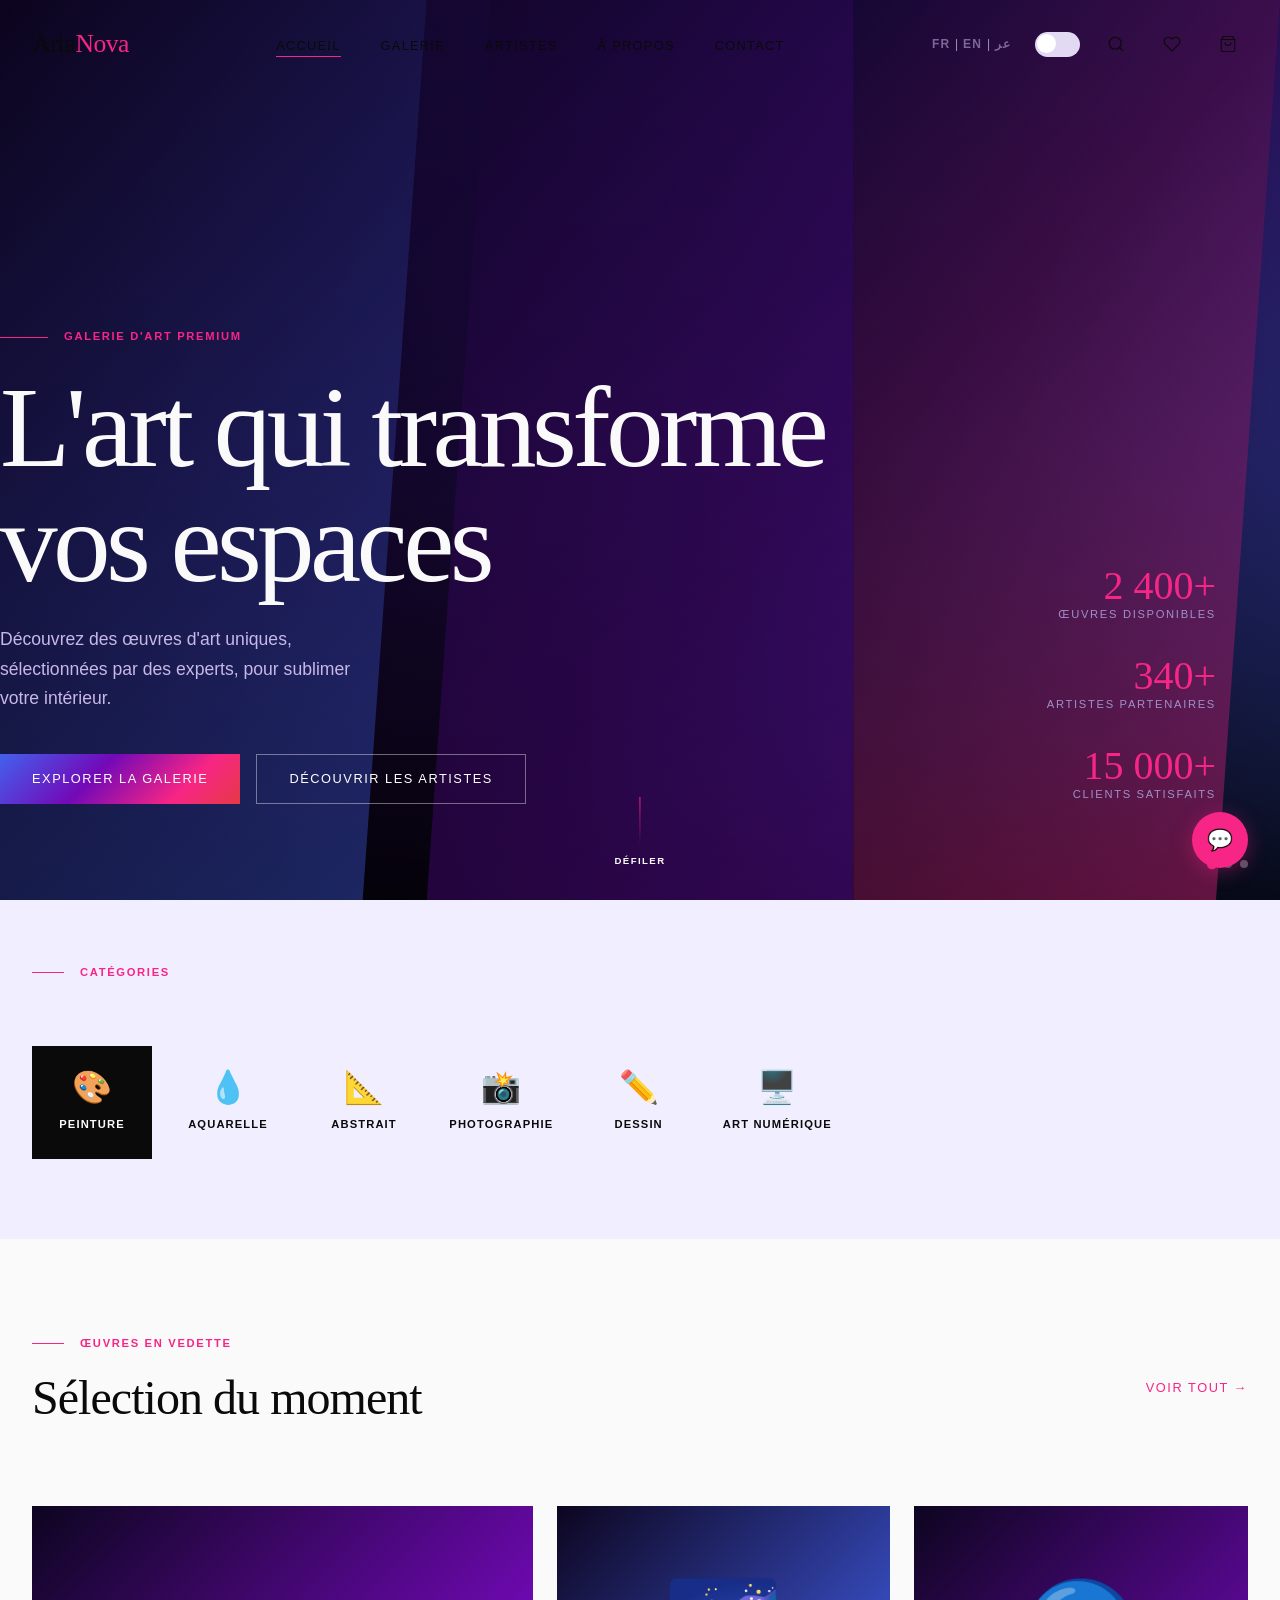
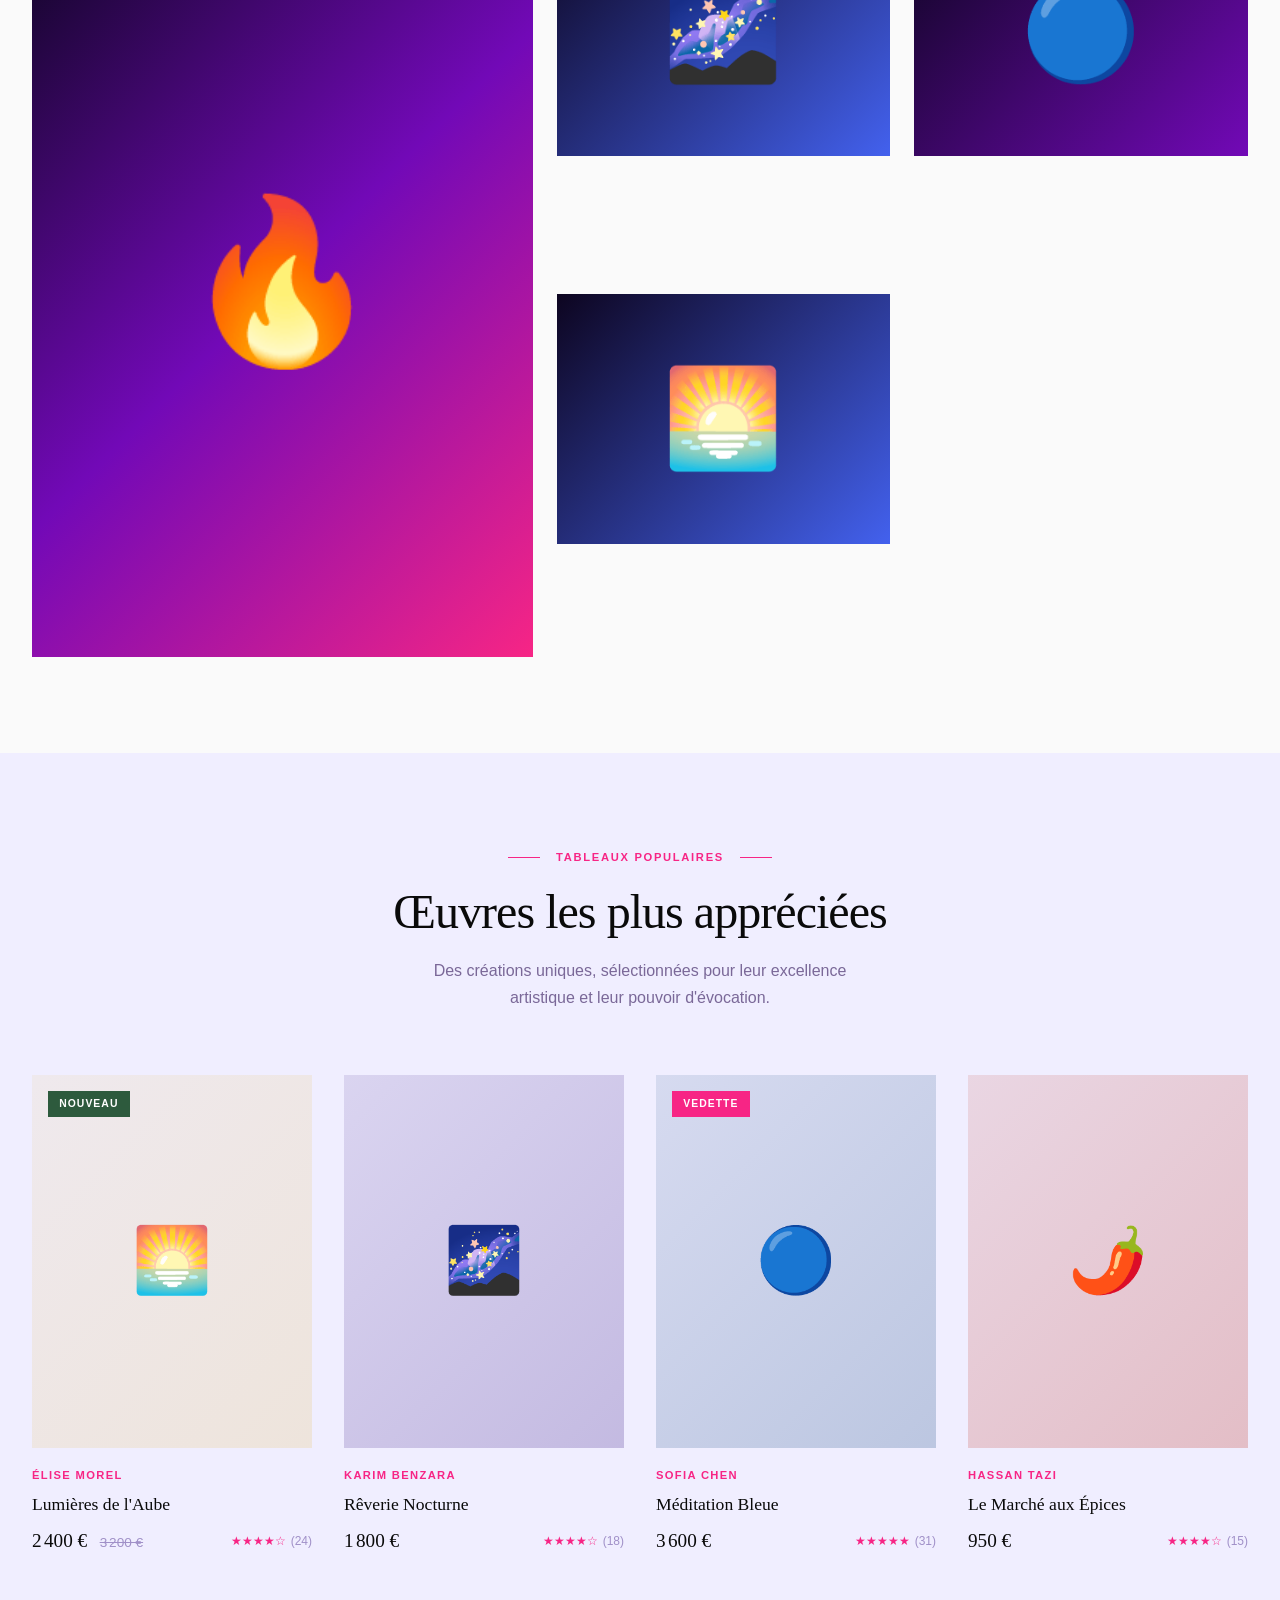
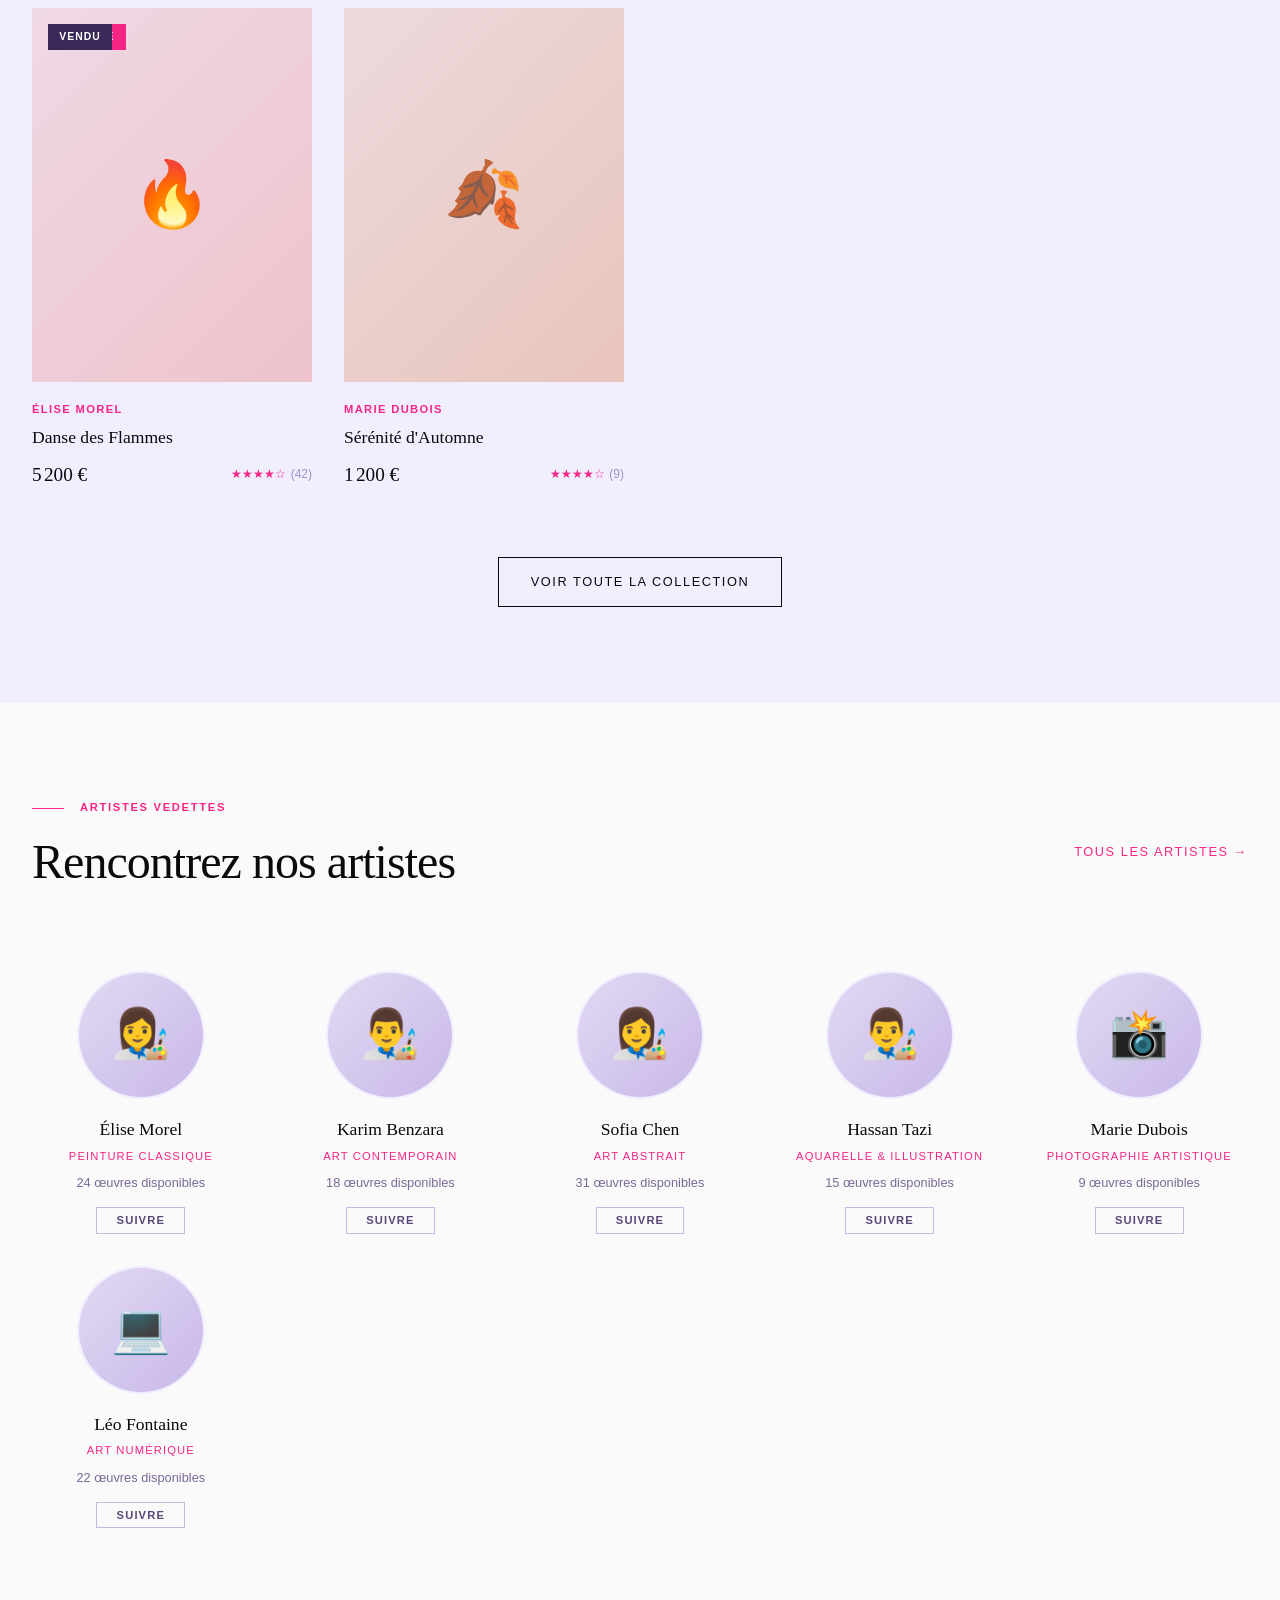
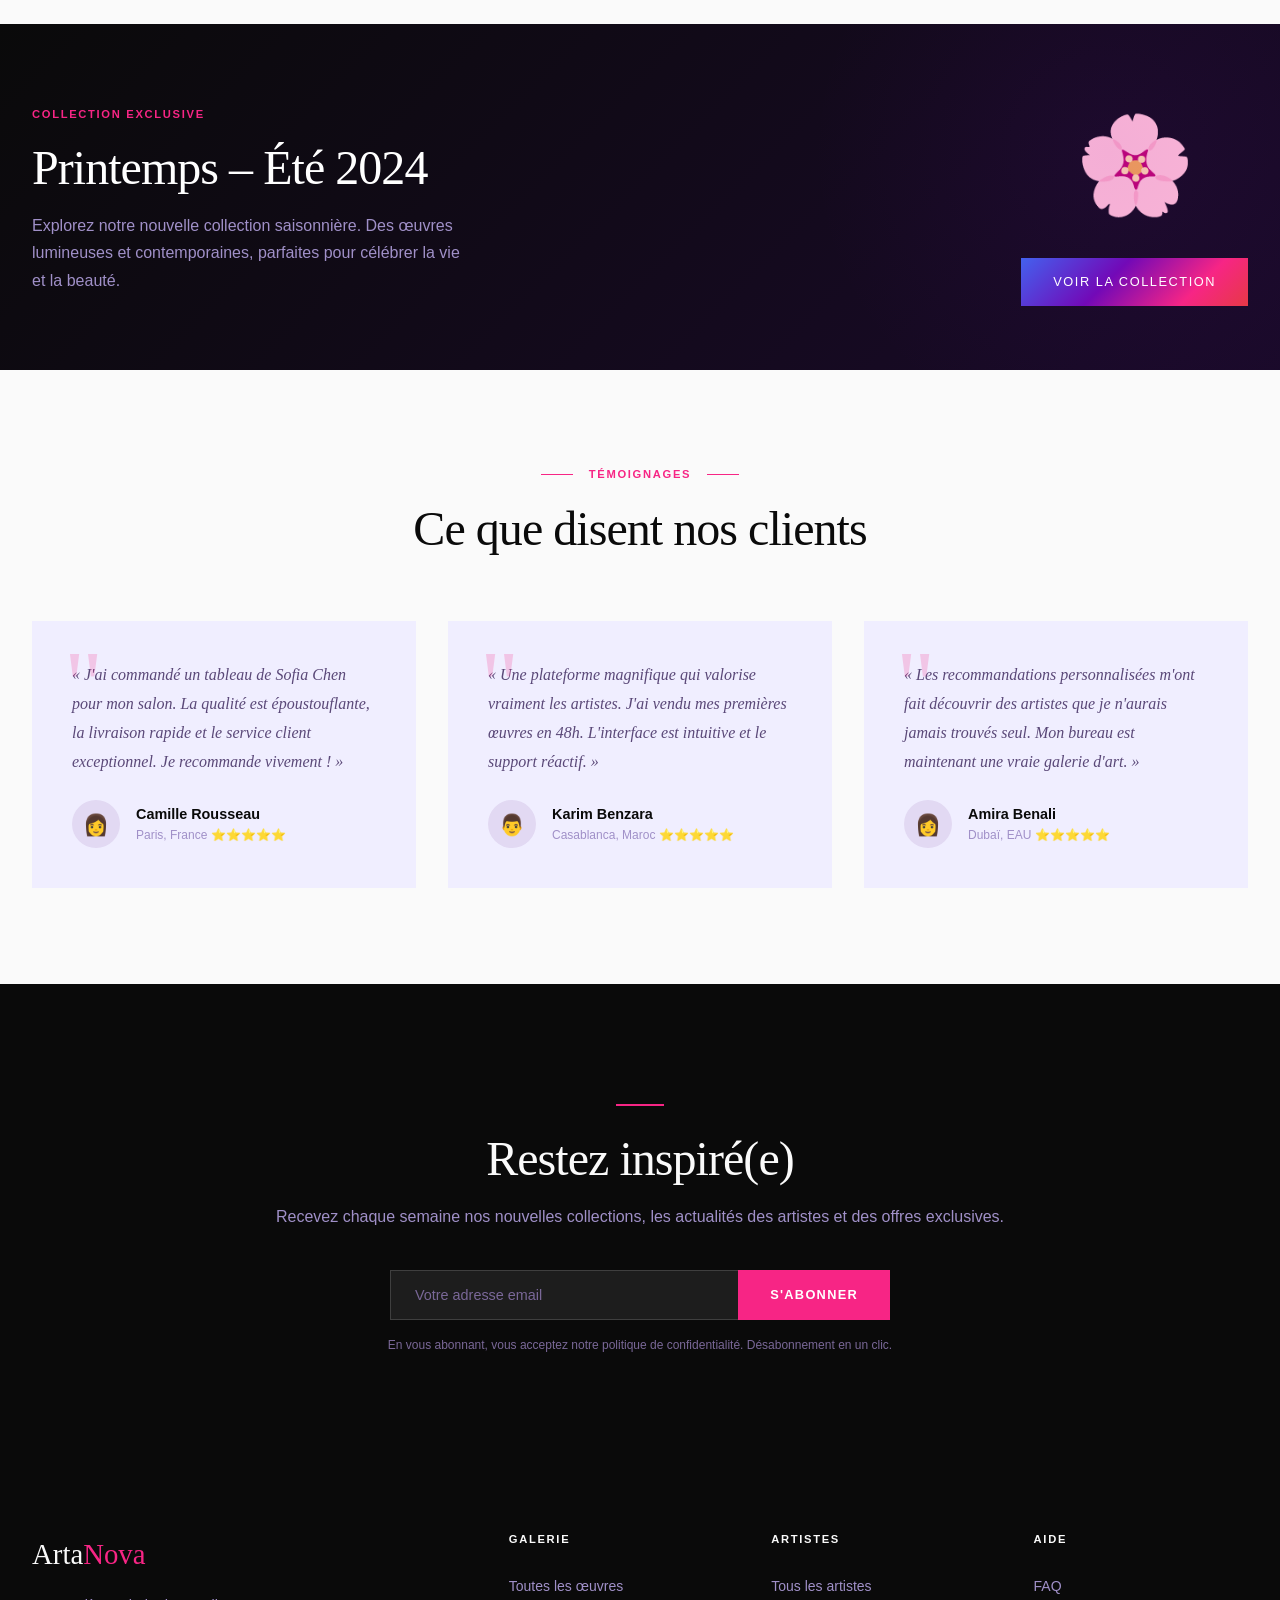
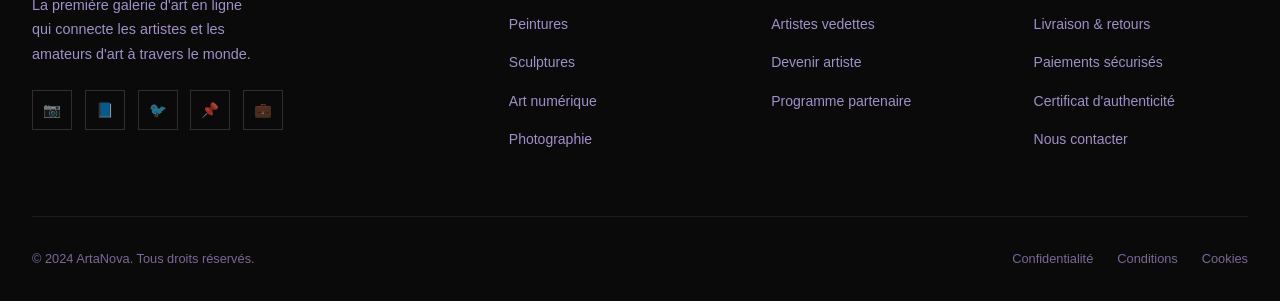
==== commit 7d6f8311: "Refonte palette couleurs : bleu / violet / rose / rouge Remplace le système or/crème par un dégradé " ====
--- a/index.html
+++ b/index.html
@@ -83,9 +83,9 @@
 
   <!-- Decorative art panels -->
   <div class="hero-art" aria-hidden="true">
-    <div class="hero-art-panel" style="background:linear-gradient(135deg,#2d1810,#8B4513);"></div>
-    <div class="hero-art-panel" style="background:linear-gradient(135deg,#1a1a30,#4a2c90);"></div>
-    <div class="hero-art-panel" style="background:linear-gradient(135deg,#0d2818,#2d5a3d);"></div>
+    <div class="hero-art-panel" style="background:linear-gradient(135deg,#0d0520,#4361ee);"></div>
+    <div class="hero-art-panel" style="background:linear-gradient(135deg,#0d0520,#7209b7);"></div>
+    <div class="hero-art-panel" style="background:linear-gradient(135deg,#0d0520,#f72585);"></div>
   </div>
 
   <div class="hero-content container">
@@ -211,7 +211,7 @@
     <div class="featured-grid fade-in">
       <!-- Main featured -->
       <div class="featured-main">
-        <div class="artwork-placeholder" style="background:linear-gradient(135deg,#1a0e05,#4a2c15,#8B4513);font-size:10rem;height:100%">🔥</div>
+        <div class="artwork-placeholder" style="background:linear-gradient(135deg,#0d0520,#7209b7,#f72585);font-size:10rem;height:100%">🔥</div>
         <div class="featured-info">
           <div class="artwork-artist-name">Élise Morel</div>
           <div class="artwork-title" style="color:white;font-family:var(--font-serif);font-size:1.3rem;margin:0.3rem 0">Danse des Flammes</div>
@@ -221,7 +221,7 @@
 
       <!-- Secondary -->
       <div class="featured-sm">
-        <div class="artwork-placeholder" style="background:linear-gradient(135deg,#0a0a15,#4a2c90);height:100%;font-size:6rem">🌌</div>
+        <div class="artwork-placeholder" style="background:linear-gradient(135deg,#0d0520,#4361ee);height:100%;font-size:6rem">🌌</div>
         <div class="featured-info">
           <div class="artwork-artist-name">Karim Benzara</div>
           <div style="color:white;font-family:var(--font-serif)">Rêverie Nocturne</div>
@@ -230,7 +230,7 @@
       </div>
 
       <div class="featured-sm">
-        <div class="artwork-placeholder" style="background:linear-gradient(135deg,#051a0e,#2d5a8e);height:100%;font-size:6rem">🔵</div>
+        <div class="artwork-placeholder" style="background:linear-gradient(135deg,#0d0520,#7209b7);height:100%;font-size:6rem">🔵</div>
         <div class="featured-info">
           <div class="artwork-artist-name">Sofia Chen</div>
           <div style="color:white;font-family:var(--font-serif)">Méditation Bleue</div>
@@ -239,7 +239,7 @@
       </div>
 
       <div class="featured-sm">
-        <div class="artwork-placeholder" style="background:linear-gradient(135deg,#2d1810,#8B4513);height:100%;font-size:6rem">🌅</div>
+        <div class="artwork-placeholder" style="background:linear-gradient(135deg,#0d0520,#4361ee);height:100%;font-size:6rem">🌅</div>
         <div class="featured-info">
           <div class="artwork-artist-name">Élise Morel</div>
           <div style="color:white;font-family:var(--font-serif)">Lumières de l'Aube</div>
@@ -335,8 +335,8 @@
 </section>
 
 <!-- ═══ PROMO BANNER ══════════════════════════════════════════════ -->
-<section style="background:linear-gradient(135deg,var(--color-black),#2d1a0a);padding:4rem 0;overflow:hidden;position:relative;">
-  <div style="position:absolute;top:-50%;right:-10%;width:600px;height:600px;background:radial-gradient(circle,rgba(201,168,76,0.08) 0%,transparent 70%);pointer-events:none;"></div>
+<section style="background:linear-gradient(135deg,var(--color-black),#1a0a2a);padding:4rem 0;overflow:hidden;position:relative;">
+  <div style="position:absolute;top:-50%;right:-10%;width:600px;height:600px;background:radial-gradient(circle,rgba(114,9,183,0.08) 0%,transparent 70%);pointer-events:none;"></div>
   <div class="container">
     <div style="display:grid;grid-template-columns:1fr auto;align-items:center;gap:3rem;">
       <div>
--- a/css/main.css
+++ b/css/main.css
@@ -6,39 +6,48 @@
 :root {
   --color-black: #0a0a0a;
   --color-white: #fafafa;
-  --color-cream: #f5f0e8;
-  --color-gold: #c9a84c;
-  --color-gold-light: #e8c97a;
-  --color-gold-dark: #a07830;
-  --color-gray-100: #f0ede8;
-  --color-gray-200: #e0dbd2;
-  --color-gray-300: #c8c0b4;
-  --color-gray-400: #a09888;
-  --color-gray-500: #7a7068;
-  --color-gray-600: #5a5248;
-  --color-gray-700: #3a3228;
-  --color-gray-800: #1e1a14;
+  --color-cream: #f0eeff;
+  --color-gold: #f72585;
+  --color-gold-light: #ff6fb7;
+  --color-gold-dark: #c9006a;
+  --color-blue: #4361ee;
+  --color-violet: #7209b7;
+  --color-pink: #f72585;
+  --color-red: #e63946;
+  --gradient-main: linear-gradient(135deg, #4361ee 0%, #7209b7 40%, #f72585 75%, #e63946 100%);
+  --gradient-accent: linear-gradient(90deg, #f72585, #7209b7);
+  --gradient-subtle: linear-gradient(135deg, rgba(67,97,238,0.15) 0%, rgba(114,9,183,0.15) 50%, rgba(247,37,133,0.15) 100%);
+  --color-gray-100: #f0eeff;
+  --color-gray-200: #e2d9f3;
+  --color-gray-300: #c8b8e8;
+  --color-gray-400: #a090c8;
+  --color-gray-500: #7a6898;
+  --color-gray-600: #5a4878;
+  --color-gray-700: #3a2858;
+  --color-gray-800: #1e1030;
   --font-serif: 'Georgia', 'Times New Roman', serif;
   --font-sans: 'Helvetica Neue', Arial, sans-serif;
   --transition: 0.35s cubic-bezier(0.25, 0.46, 0.45, 0.94);
   --shadow-sm: 0 2px 8px rgba(0,0,0,0.08);
   --shadow-md: 0 8px 30px rgba(0,0,0,0.12);
   --shadow-lg: 0 20px 60px rgba(0,0,0,0.2);
-  --shadow-gold: 0 4px 20px rgba(201,168,76,0.3);
+  --shadow-gold: 0 4px 20px rgba(247,37,133,0.35);
+  --shadow-violet: 0 4px 20px rgba(114,9,183,0.35);
+  --shadow-blue: 0 4px 20px rgba(67,97,238,0.35);
 }
 
 [data-theme="dark"] {
   --color-black: #fafafa;
-  --color-white: #0a0a0a;
-  --color-cream: #1a1610;
-  --color-gray-100: #1e1a14;
-  --color-gray-200: #2a2520;
-  --color-gray-300: #3a3530;
-  --color-gray-400: #6a6560;
-  --color-gray-500: #8a8580;
-  --color-gray-600: #b0aba6;
-  --color-gray-700: #d0cbc6;
-  --color-gray-800: #eae5e0;
+  --color-white: #08050f;
+  --color-cream: #12082a;
+  --color-gray-100: #1a0d30;
+  --color-gray-200: #251540;
+  --color-gray-300: #3a2558;
+  --color-gray-400: #6a5888;
+  --color-gray-500: #9a88b8;
+  --color-gray-600: #c0b0d8;
+  --color-gray-700: #ddd0f0;
+  --color-gray-800: #f0e8ff;
 }
 
 *, *::before, *::after {
@@ -146,12 +155,13 @@
 }
 
 .btn-primary {
-  background: var(--color-gold);
-  color: var(--color-white);
+  background: var(--gradient-main);
+  color: #fff;
+  border: none;
 }
 
 .btn-primary:hover {
-  background: var(--color-gold-dark);
+  background: var(--gradient-accent);
   transform: translateY(-2px);
   box-shadow: var(--shadow-gold);
 }
@@ -212,7 +222,7 @@
 }
 
 [data-theme="dark"] .nav.scrolled {
-  background: rgba(10,10,10,0.96);
+  background: rgba(8,5,15,0.96);
 }
 
 .nav-inner {
@@ -397,7 +407,7 @@
 .hero-slide.active { opacity: 1; }
 
 .hero-slide-1 {
-  background: linear-gradient(135deg, #1a0e05 0%, #2d1810 30%, #4a2c15 60%, #3d2010 100%);
+  background: linear-gradient(135deg, #0d0520 0%, #1a0840 30%, #2d1060 60%, #4361ee 100%);
 }
 
 .hero-slide-2 {
@@ -835,7 +845,7 @@
 
 .featured-main .artwork-placeholder {
   height: 100%;
-  background: linear-gradient(135deg, #2d1810, #4a2c15);
+  background: linear-gradient(135deg, #0d0520, #7209b7);
   font-size: 8rem;
 }
 
@@ -1384,7 +1394,7 @@
 .product-main-image .artwork-placeholder {
   width: 100%;
   height: 100%;
-  background: linear-gradient(135deg, #1a0e05, #4a2c15);
+  background: linear-gradient(135deg, #0d0520, #4361ee);
   font-size: 10rem;
 }
 
@@ -1651,7 +1661,7 @@
   content: '';
   position: absolute;
   inset: 0;
-  background: radial-gradient(ellipse at 70% 50%, rgba(201,168,76,0.1) 0%, transparent 70%);
+  background: radial-gradient(ellipse at 70% 50%, rgba(247,37,133,0.1) 0%, transparent 70%);
 }
 
 .artist-hero-inner {
@@ -2340,7 +2350,7 @@
   content: '';
   position: absolute;
   inset: 0;
-  background: radial-gradient(ellipse at 50% 50%, rgba(201,168,76,0.08) 0%, transparent 70%);
+  background: radial-gradient(ellipse at 50% 50%, rgba(247,37,133,0.08) 0%, transparent 70%);
 }
 
 .page-header-title {
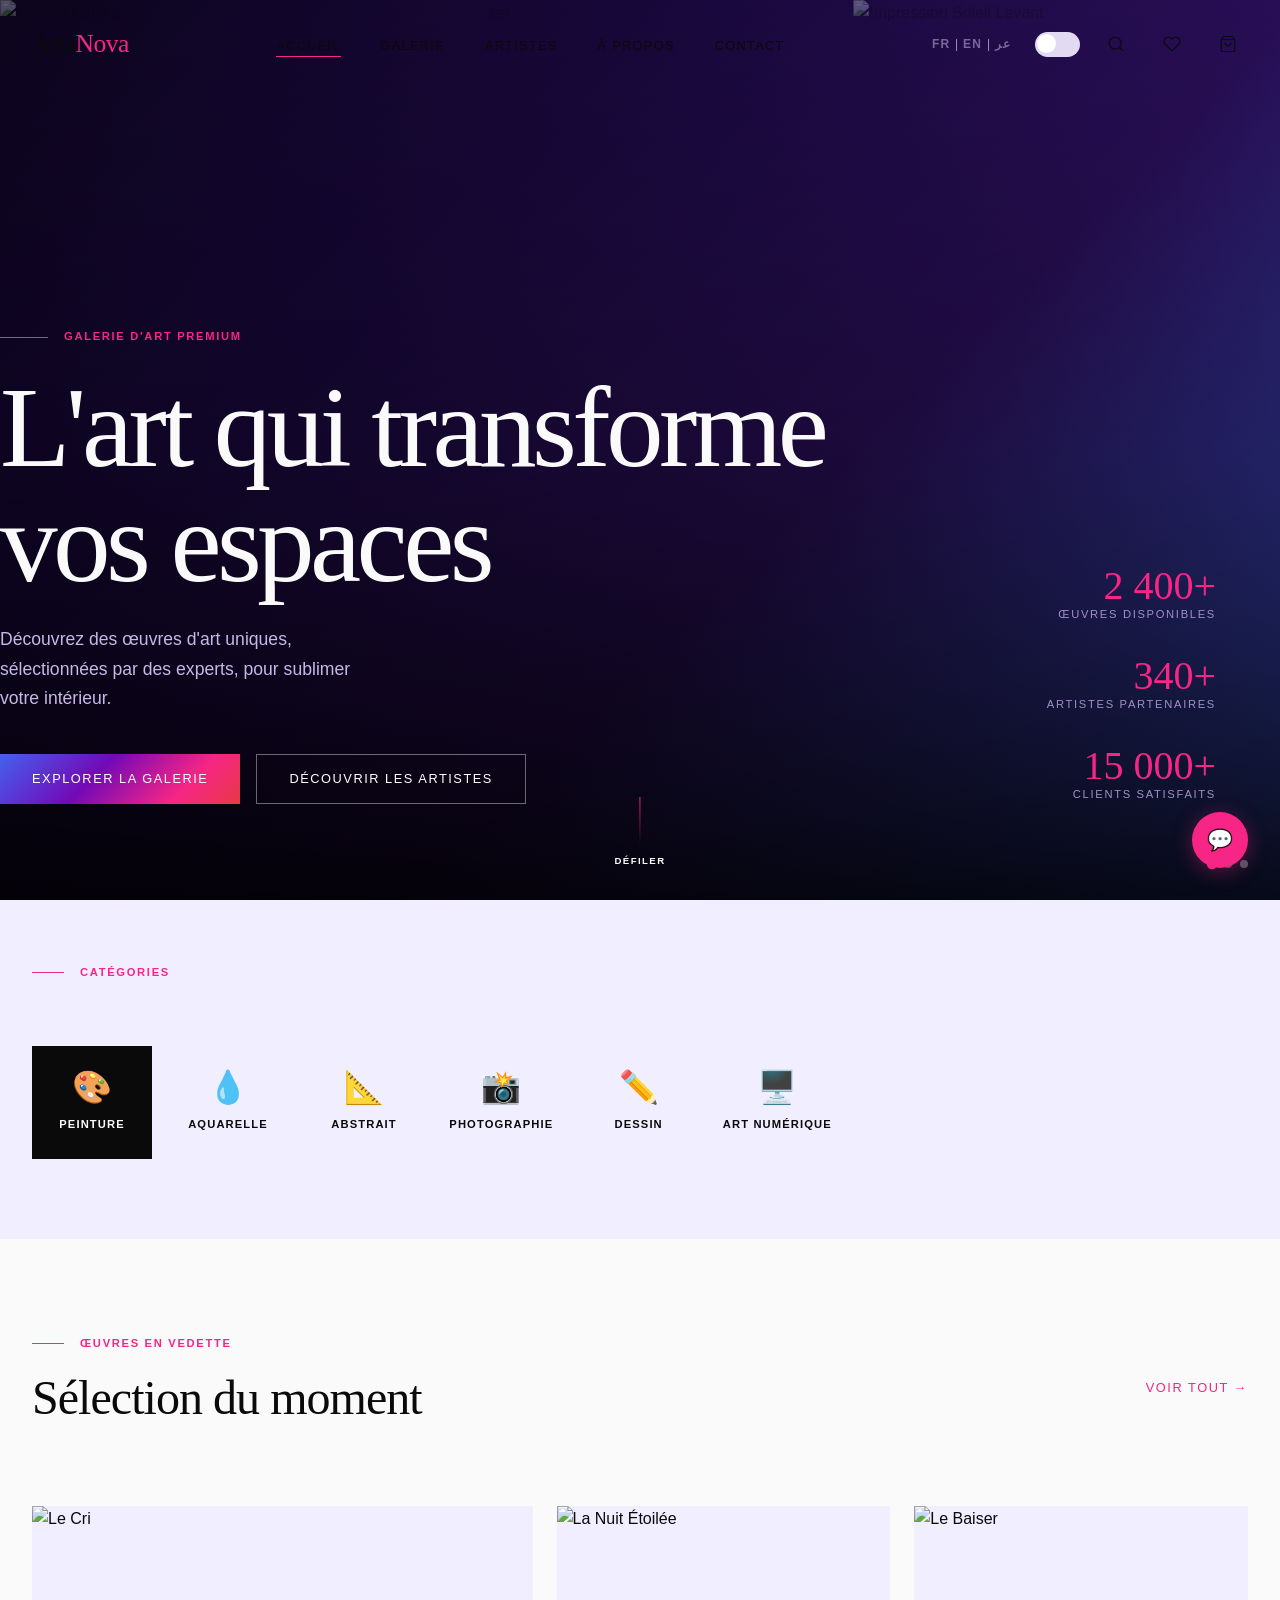
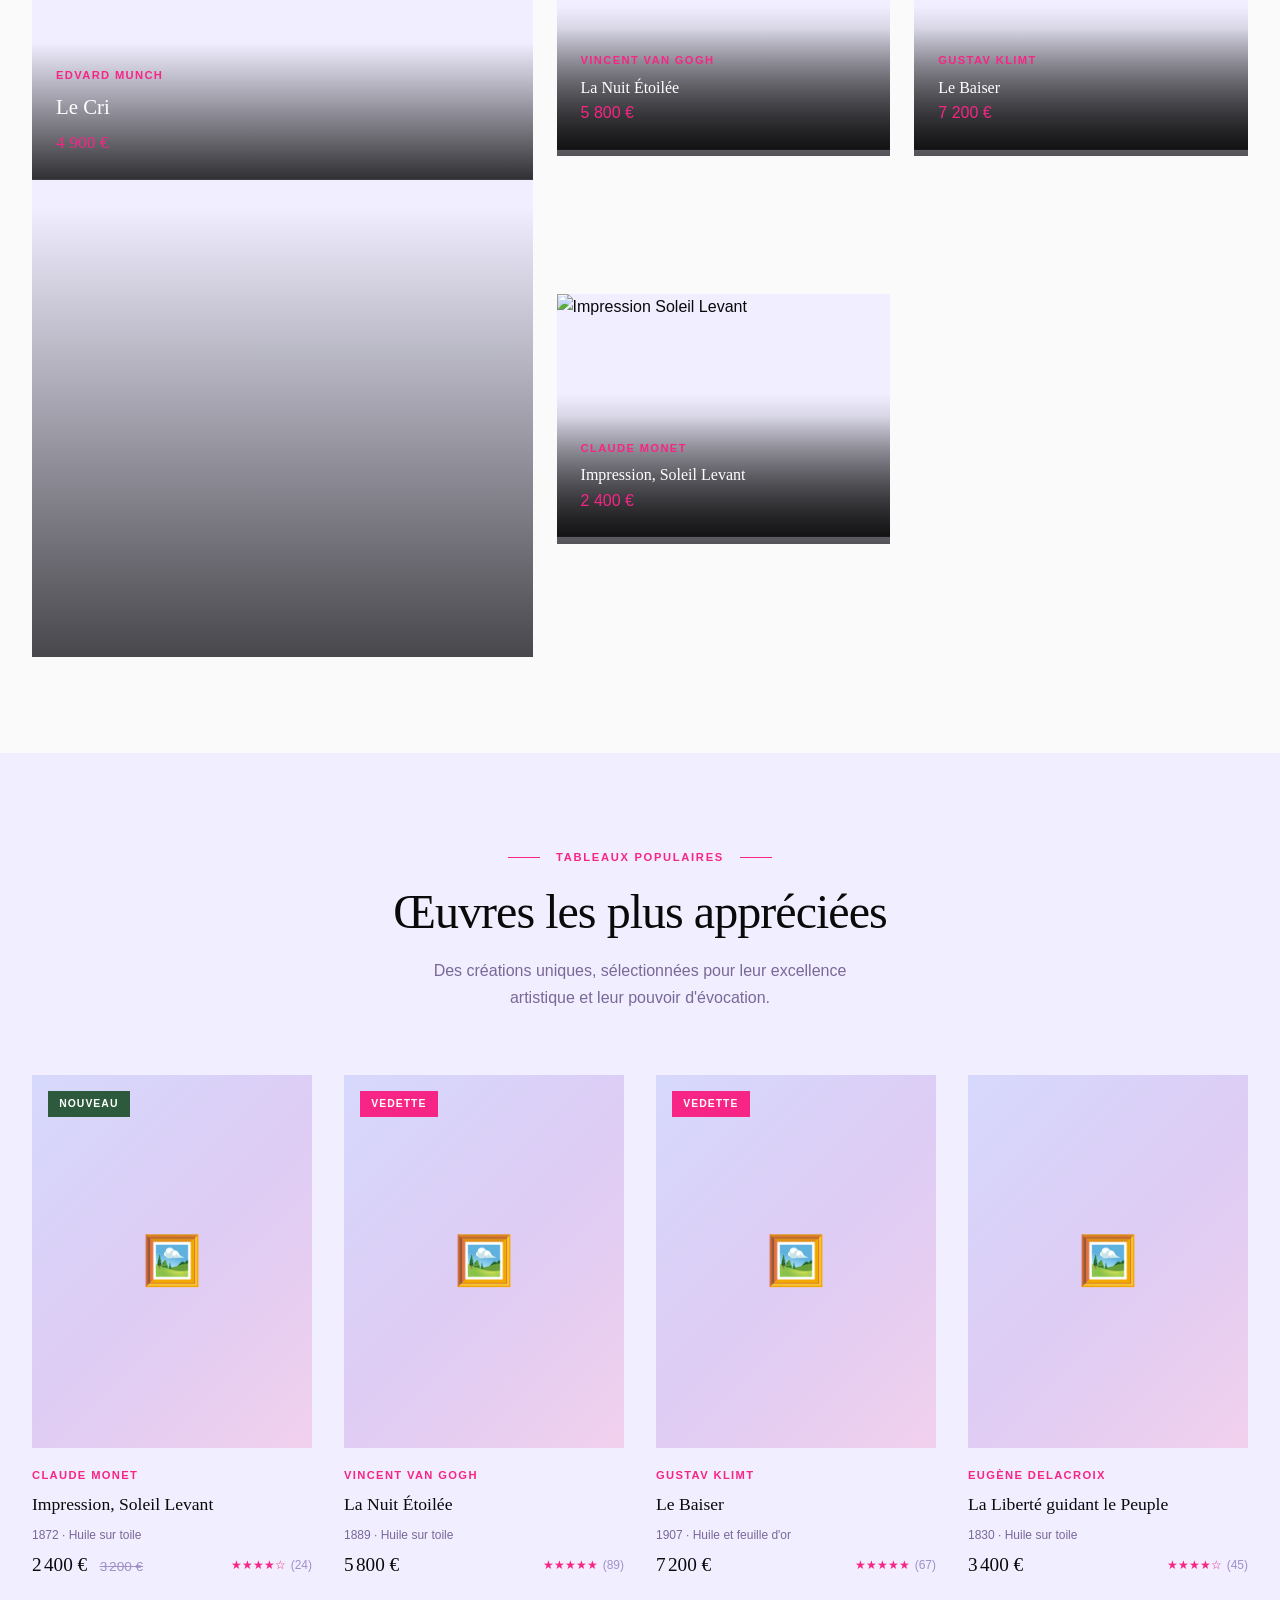
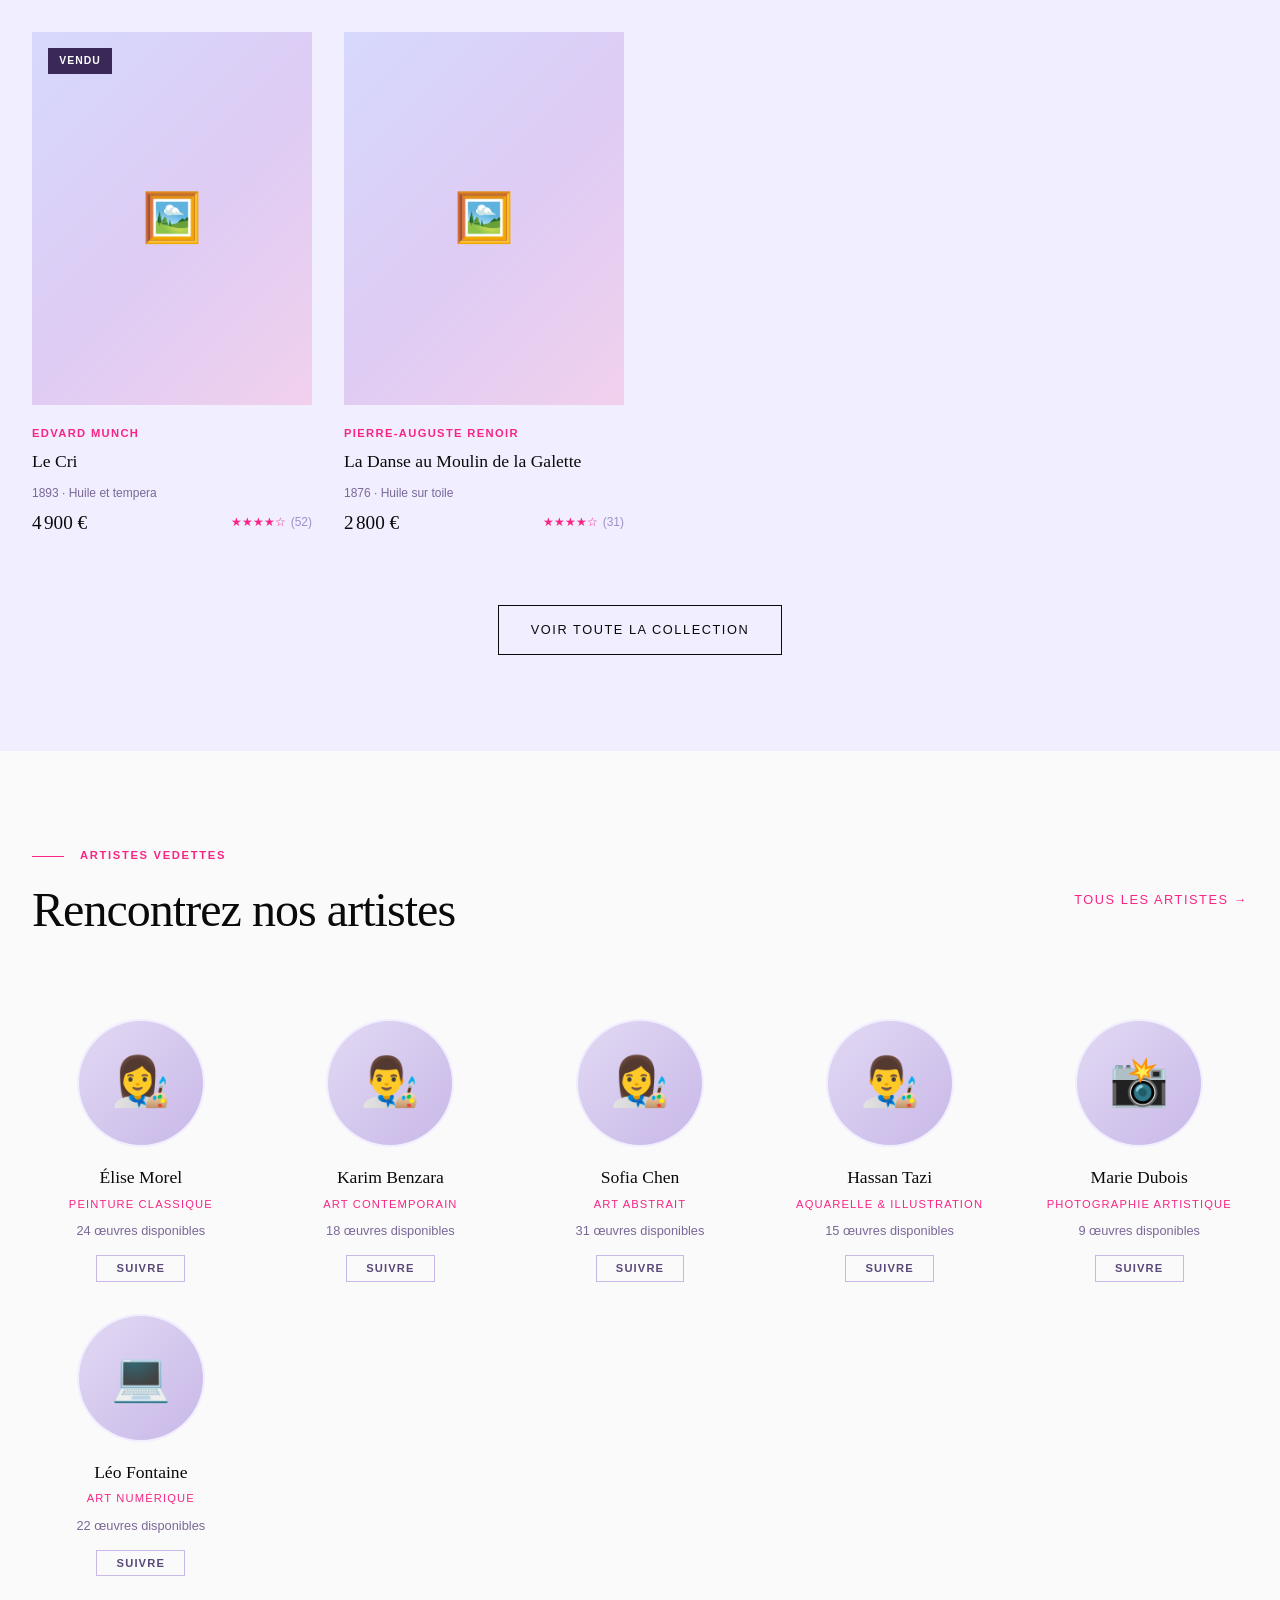
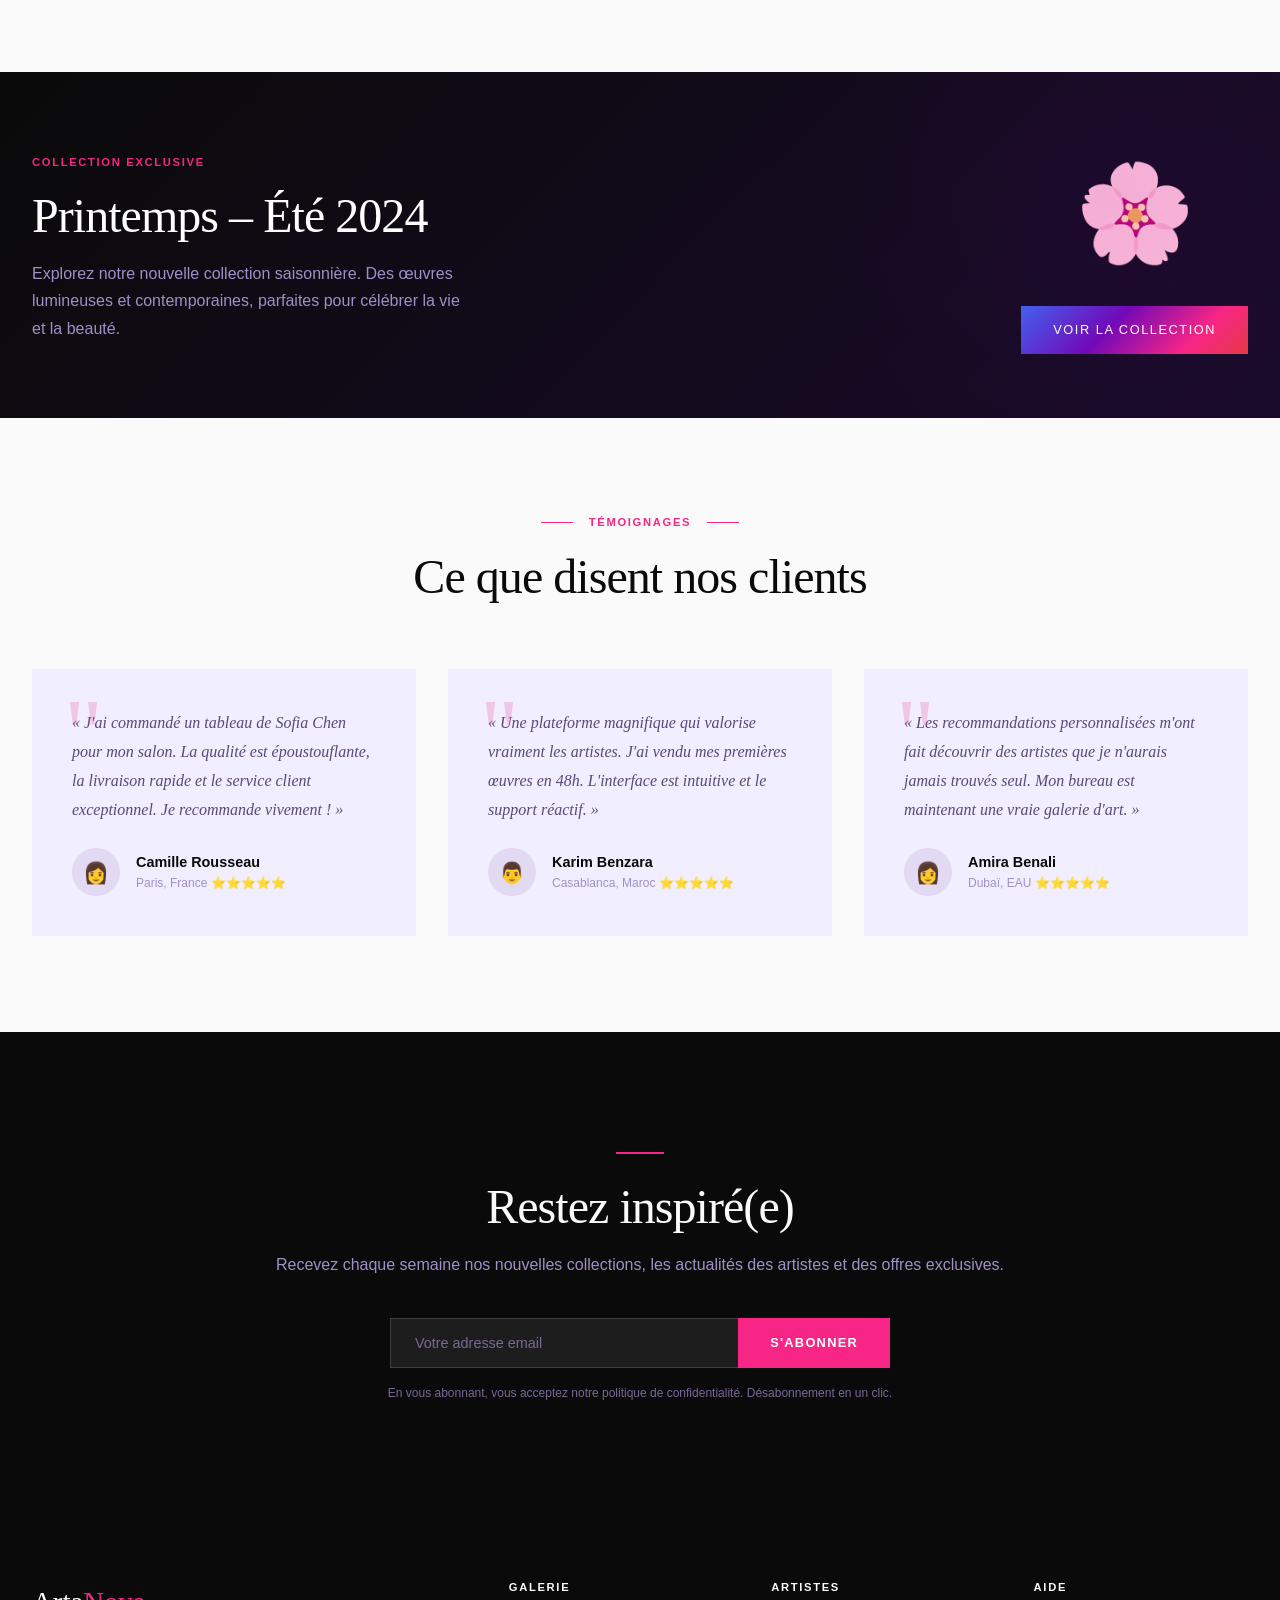
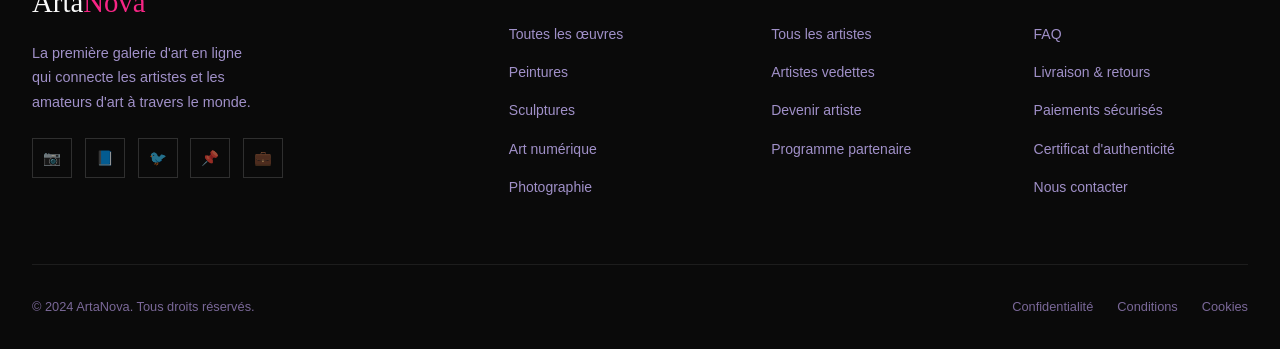
==== commit fea8d117: "Vrais tableaux + bouton changer image par œuvre Remplace tous les emojis par de vraies peintures du " ====
--- a/index.html
+++ b/index.html
@@ -83,9 +83,15 @@
 
   <!-- Decorative art panels -->
   <div class="hero-art" aria-hidden="true">
-    <div class="hero-art-panel" style="background:linear-gradient(135deg,#0d0520,#4361ee);"></div>
-    <div class="hero-art-panel" style="background:linear-gradient(135deg,#0d0520,#7209b7);"></div>
-    <div class="hero-art-panel" style="background:linear-gradient(135deg,#0d0520,#f72585);"></div>
+    <div class="hero-art-panel" style="overflow:hidden;">
+      <img src="https://upload.wikimedia.org/wikipedia/commons/thumb/e/ea/Van_Gogh_-_Starry_Night_-_Google_Art_Project.jpg/800px-Van_Gogh_-_Starry_Night_-_Google_Art_Project.jpg" alt="La Nuit Étoilée" style="width:100%;height:100%;object-fit:cover;opacity:0.8;">
+    </div>
+    <div class="hero-art-panel" style="overflow:hidden;">
+      <img src="https://upload.wikimedia.org/wikipedia/commons/thumb/4/40/The_Kiss_-_Gustav_Klimt_-_Google_Art_Project.jpg/800px-The_Kiss_-_Gustav_Klimt_-_Google_Art_Project.jpg" alt="Le Baiser" style="width:100%;height:100%;object-fit:cover;opacity:0.8;">
+    </div>
+    <div class="hero-art-panel" style="overflow:hidden;">
+      <img src="https://upload.wikimedia.org/wikipedia/commons/thumb/5/59/Monet_-_Impression%2C_Sunrise.jpg/800px-Monet_-_Impression%2C_Sunrise.jpg" alt="Impression Soleil Levant" style="width:100%;height:100%;object-fit:cover;opacity:0.8;">
+    </div>
   </div>
 
   <div class="hero-content container">
@@ -210,39 +216,43 @@
 
     <div class="featured-grid fade-in">
       <!-- Main featured -->
-      <div class="featured-main">
-        <div class="artwork-placeholder" style="background:linear-gradient(135deg,#0d0520,#7209b7,#f72585);font-size:10rem;height:100%">🔥</div>
-        <div class="featured-info">
-          <div class="artwork-artist-name">Élise Morel</div>
-          <div class="artwork-title" style="color:white;font-family:var(--font-serif);font-size:1.3rem;margin:0.3rem 0">Danse des Flammes</div>
-          <div style="color:var(--color-gold);font-family:var(--font-serif);font-size:1.1rem;">5 200 €</div>
+      <div class="featured-main" style="position:relative;overflow:hidden;">
+        <img src="https://upload.wikimedia.org/wikipedia/commons/thumb/c/c5/Edvard_Munch%2C_1893%2C_The_Scream%2C_oil%2C_tempera_and_pastel_on_cardboard%2C_91_x_73_cm%2C_National_Gallery_of_Norway.jpg/800px-Edvard_Munch%2C_1893%2C_The_Scream%2C_oil%2C_tempera_and_pastel_on_cardboard%2C_91_x_73_cm%2C_National_Gallery_of_Norway.jpg" alt="Le Cri" style="width:100%;height:100%;object-fit:cover;position:absolute;inset:0;">
+        <div style="position:absolute;inset:0;background:linear-gradient(to top,rgba(0,0,0,0.7) 0%,transparent 60%);"></div>
+        <div class="featured-info" style="position:relative;z-index:1;">
+          <div class="artwork-artist-name">Edvard Munch</div>
+          <div class="artwork-title" style="color:white;font-family:var(--font-serif);font-size:1.3rem;margin:0.3rem 0">Le Cri</div>
+          <div style="color:var(--color-gold);font-family:var(--font-serif);font-size:1.1rem;">4 900 €</div>
         </div>
       </div>
 
       <!-- Secondary -->
-      <div class="featured-sm">
-        <div class="artwork-placeholder" style="background:linear-gradient(135deg,#0d0520,#4361ee);height:100%;font-size:6rem">🌌</div>
-        <div class="featured-info">
-          <div class="artwork-artist-name">Karim Benzara</div>
-          <div style="color:white;font-family:var(--font-serif)">Rêverie Nocturne</div>
-          <div style="color:var(--color-gold)">1 800 €</div>
-        </div>
-      </div>
-
-      <div class="featured-sm">
-        <div class="artwork-placeholder" style="background:linear-gradient(135deg,#0d0520,#7209b7);height:100%;font-size:6rem">🔵</div>
-        <div class="featured-info">
-          <div class="artwork-artist-name">Sofia Chen</div>
-          <div style="color:white;font-family:var(--font-serif)">Méditation Bleue</div>
-          <div style="color:var(--color-gold)">3 600 €</div>
-        </div>
-      </div>
-
-      <div class="featured-sm">
-        <div class="artwork-placeholder" style="background:linear-gradient(135deg,#0d0520,#4361ee);height:100%;font-size:6rem">🌅</div>
-        <div class="featured-info">
-          <div class="artwork-artist-name">Élise Morel</div>
-          <div style="color:white;font-family:var(--font-serif)">Lumières de l'Aube</div>
+      <div class="featured-sm" style="position:relative;overflow:hidden;">
+        <img src="https://upload.wikimedia.org/wikipedia/commons/thumb/e/ea/Van_Gogh_-_Starry_Night_-_Google_Art_Project.jpg/800px-Van_Gogh_-_Starry_Night_-_Google_Art_Project.jpg" alt="La Nuit Étoilée" style="width:100%;height:100%;object-fit:cover;position:absolute;inset:0;">
+        <div style="position:absolute;inset:0;background:linear-gradient(to top,rgba(0,0,0,0.65) 0%,transparent 60%);"></div>
+        <div class="featured-info" style="position:relative;z-index:1;">
+          <div class="artwork-artist-name">Vincent van Gogh</div>
+          <div style="color:white;font-family:var(--font-serif)">La Nuit Étoilée</div>
+          <div style="color:var(--color-gold)">5 800 €</div>
+        </div>
+      </div>
+
+      <div class="featured-sm" style="position:relative;overflow:hidden;">
+        <img src="https://upload.wikimedia.org/wikipedia/commons/thumb/4/40/The_Kiss_-_Gustav_Klimt_-_Google_Art_Project.jpg/800px-The_Kiss_-_Gustav_Klimt_-_Google_Art_Project.jpg" alt="Le Baiser" style="width:100%;height:100%;object-fit:cover;position:absolute;inset:0;">
+        <div style="position:absolute;inset:0;background:linear-gradient(to top,rgba(0,0,0,0.65) 0%,transparent 60%);"></div>
+        <div class="featured-info" style="position:relative;z-index:1;">
+          <div class="artwork-artist-name">Gustav Klimt</div>
+          <div style="color:white;font-family:var(--font-serif)">Le Baiser</div>
+          <div style="color:var(--color-gold)">7 200 €</div>
+        </div>
+      </div>
+
+      <div class="featured-sm" style="position:relative;overflow:hidden;">
+        <img src="https://upload.wikimedia.org/wikipedia/commons/thumb/5/59/Monet_-_Impression%2C_Sunrise.jpg/800px-Monet_-_Impression%2C_Sunrise.jpg" alt="Impression Soleil Levant" style="width:100%;height:100%;object-fit:cover;position:absolute;inset:0;">
+        <div style="position:absolute;inset:0;background:linear-gradient(to top,rgba(0,0,0,0.65) 0%,transparent 60%);"></div>
+        <div class="featured-info" style="position:relative;z-index:1;">
+          <div class="artwork-artist-name">Claude Monet</div>
+          <div style="color:white;font-family:var(--font-serif)">Impression, Soleil Levant</div>
           <div style="color:var(--color-gold)">2 400 €</div>
         </div>
       </div>
--- a/css/main.css
+++ b/css/main.css
@@ -774,6 +774,35 @@
   color: white;
 }
 
+.artwork-change-img-btn {
+  position: absolute;
+  top: 1rem;
+  left: 1rem;
+  width: 2.2rem;
+  height: 2.2rem;
+  background: rgba(0,0,0,0.6);
+  color: white;
+  border-radius: 50%;
+  display: flex;
+  align-items: center;
+  justify-content: center;
+  cursor: pointer;
+  transition: all var(--transition);
+  opacity: 0;
+  border: 1px solid rgba(255,255,255,0.2);
+  backdrop-filter: blur(4px);
+  z-index: 3;
+}
+
+.artwork-card:hover .artwork-change-img-btn {
+  opacity: 1;
+}
+
+.artwork-change-img-btn:hover {
+  background: var(--gradient-main);
+  transform: scale(1.1);
+}
+
 .artwork-card-info {
   padding: 1.2rem 0;
 }
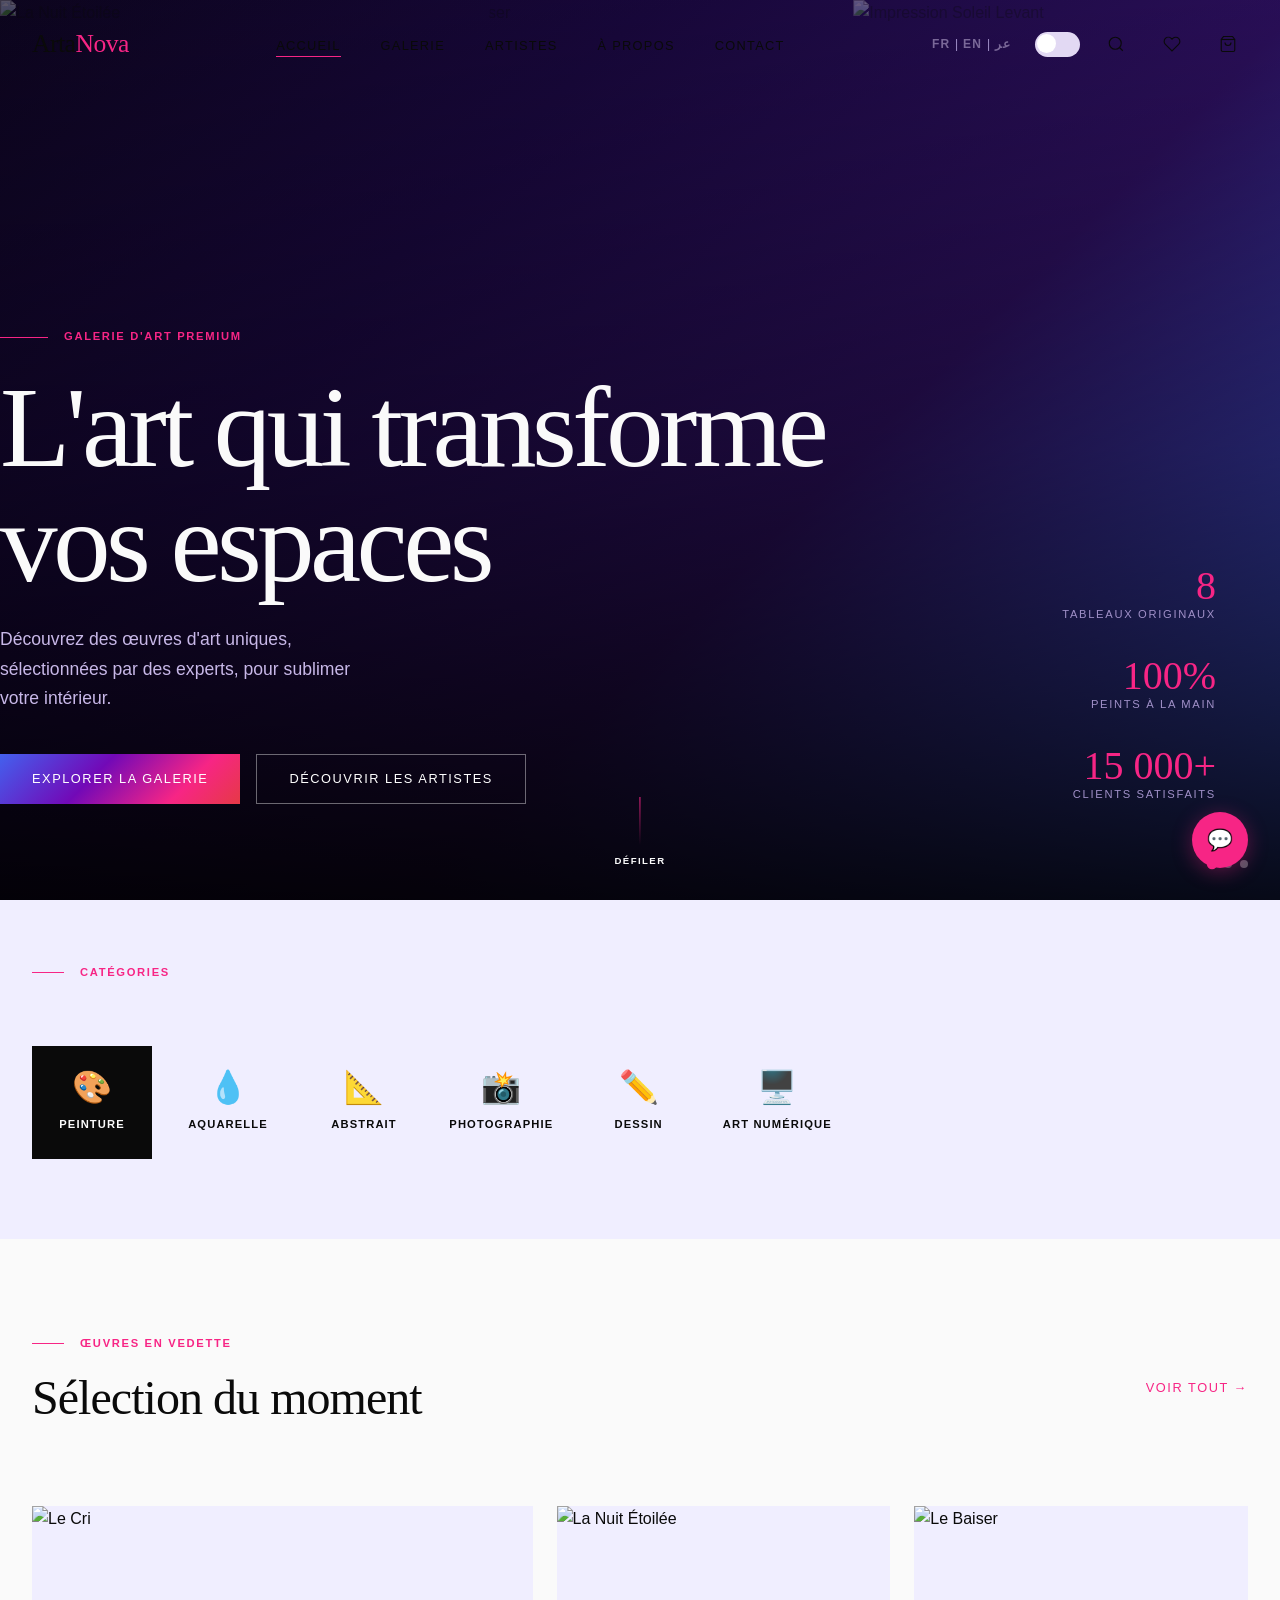
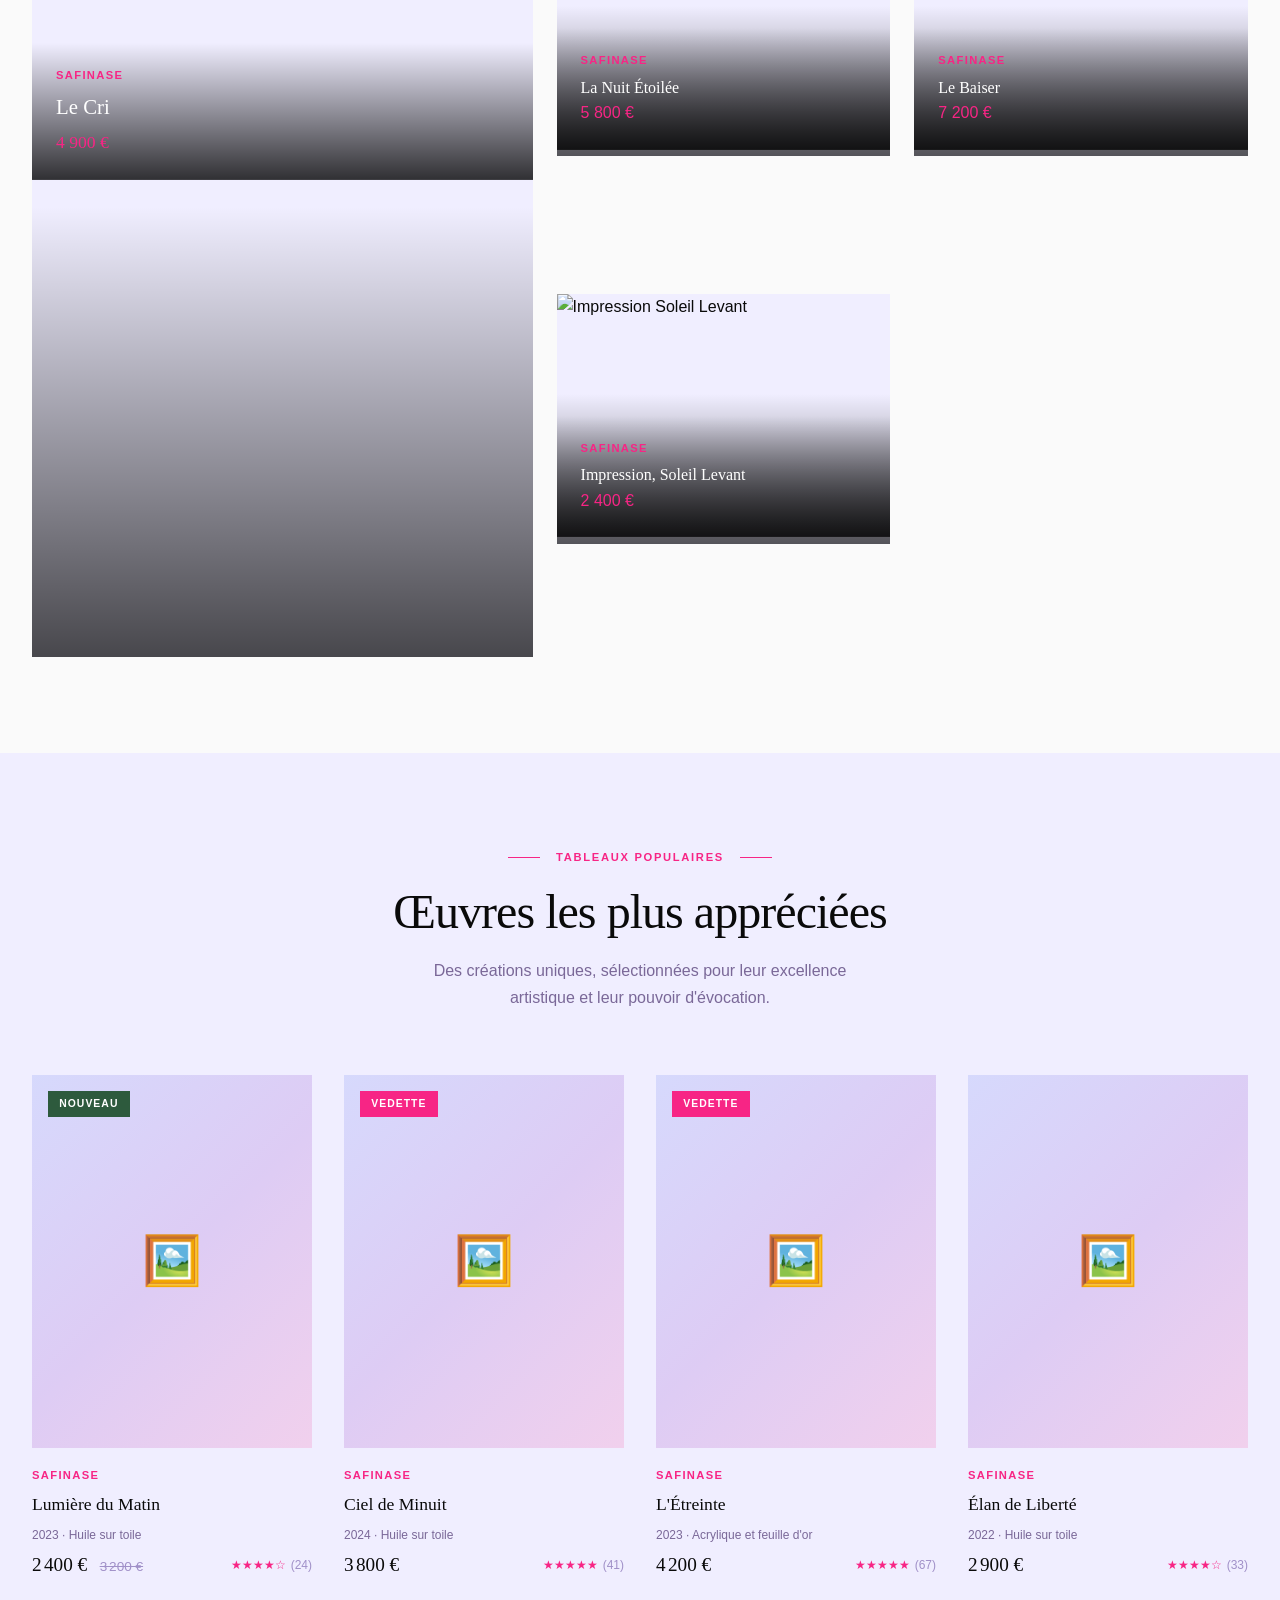
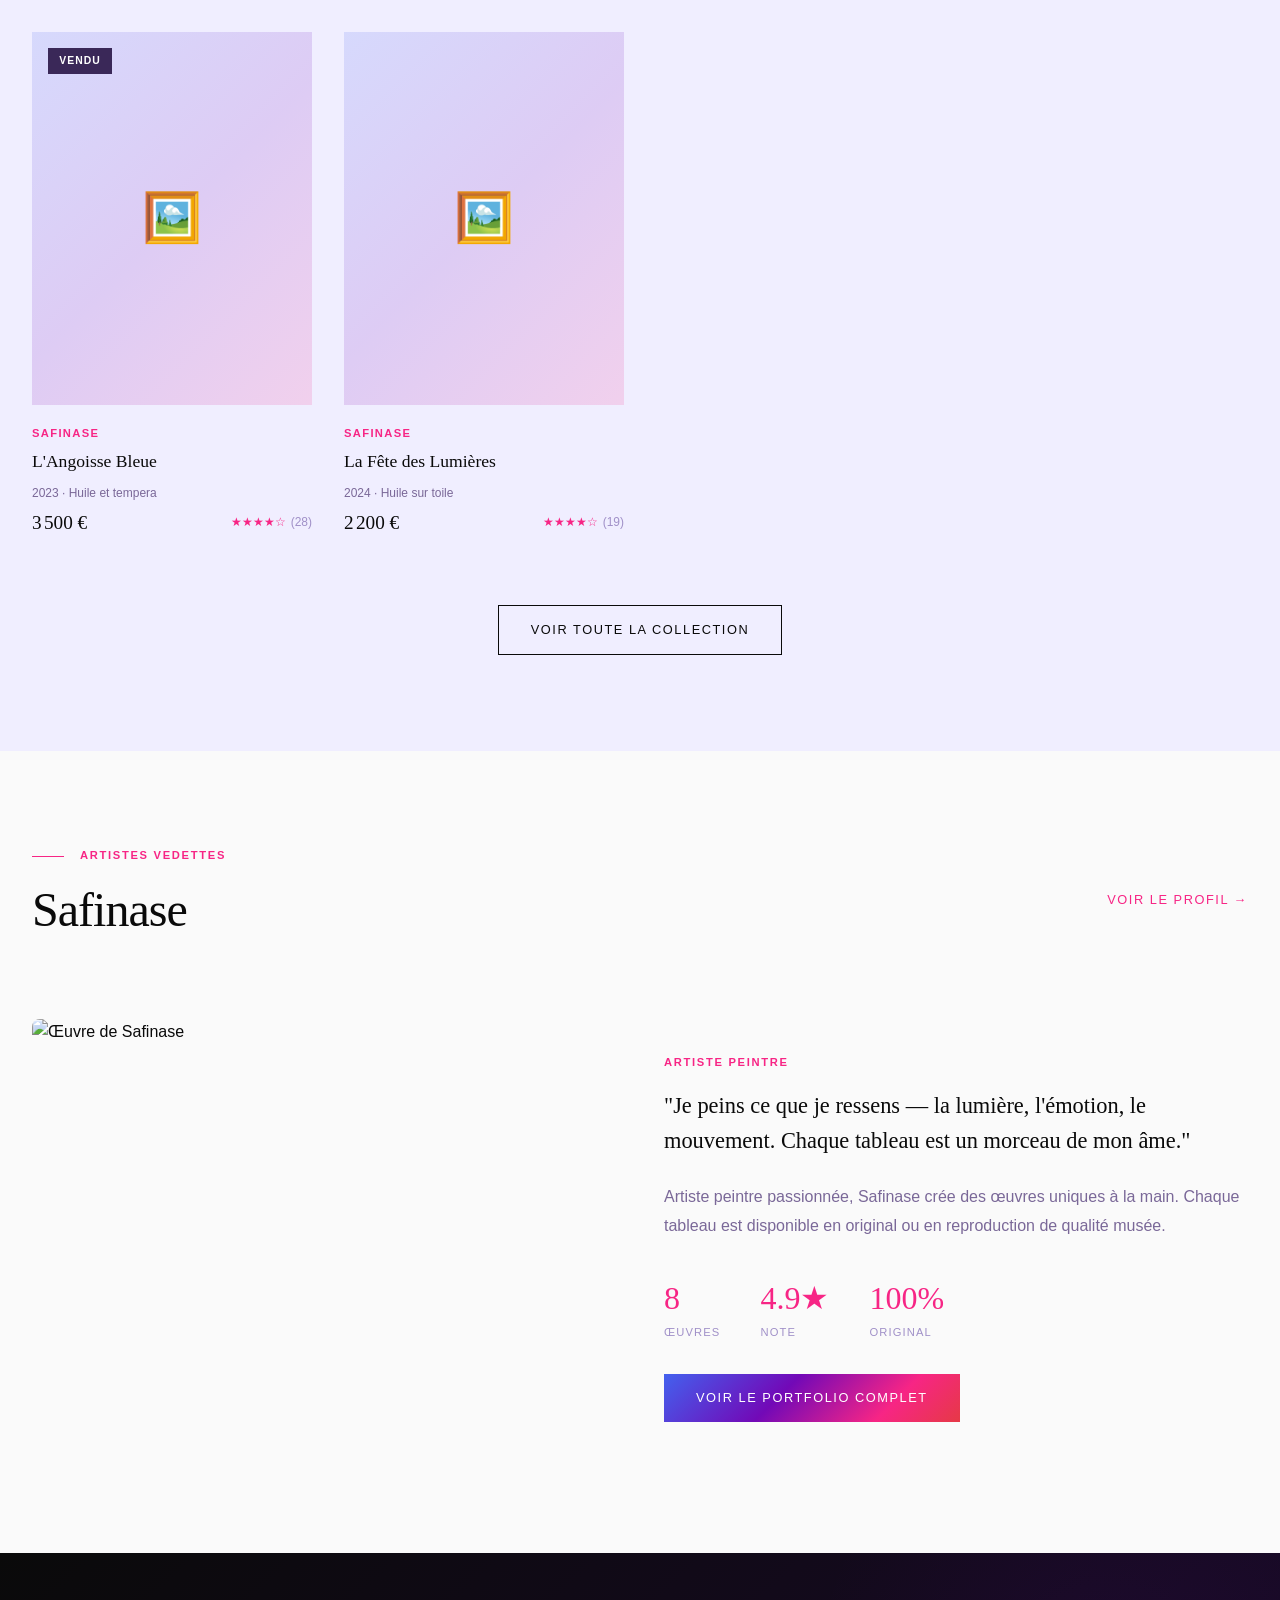
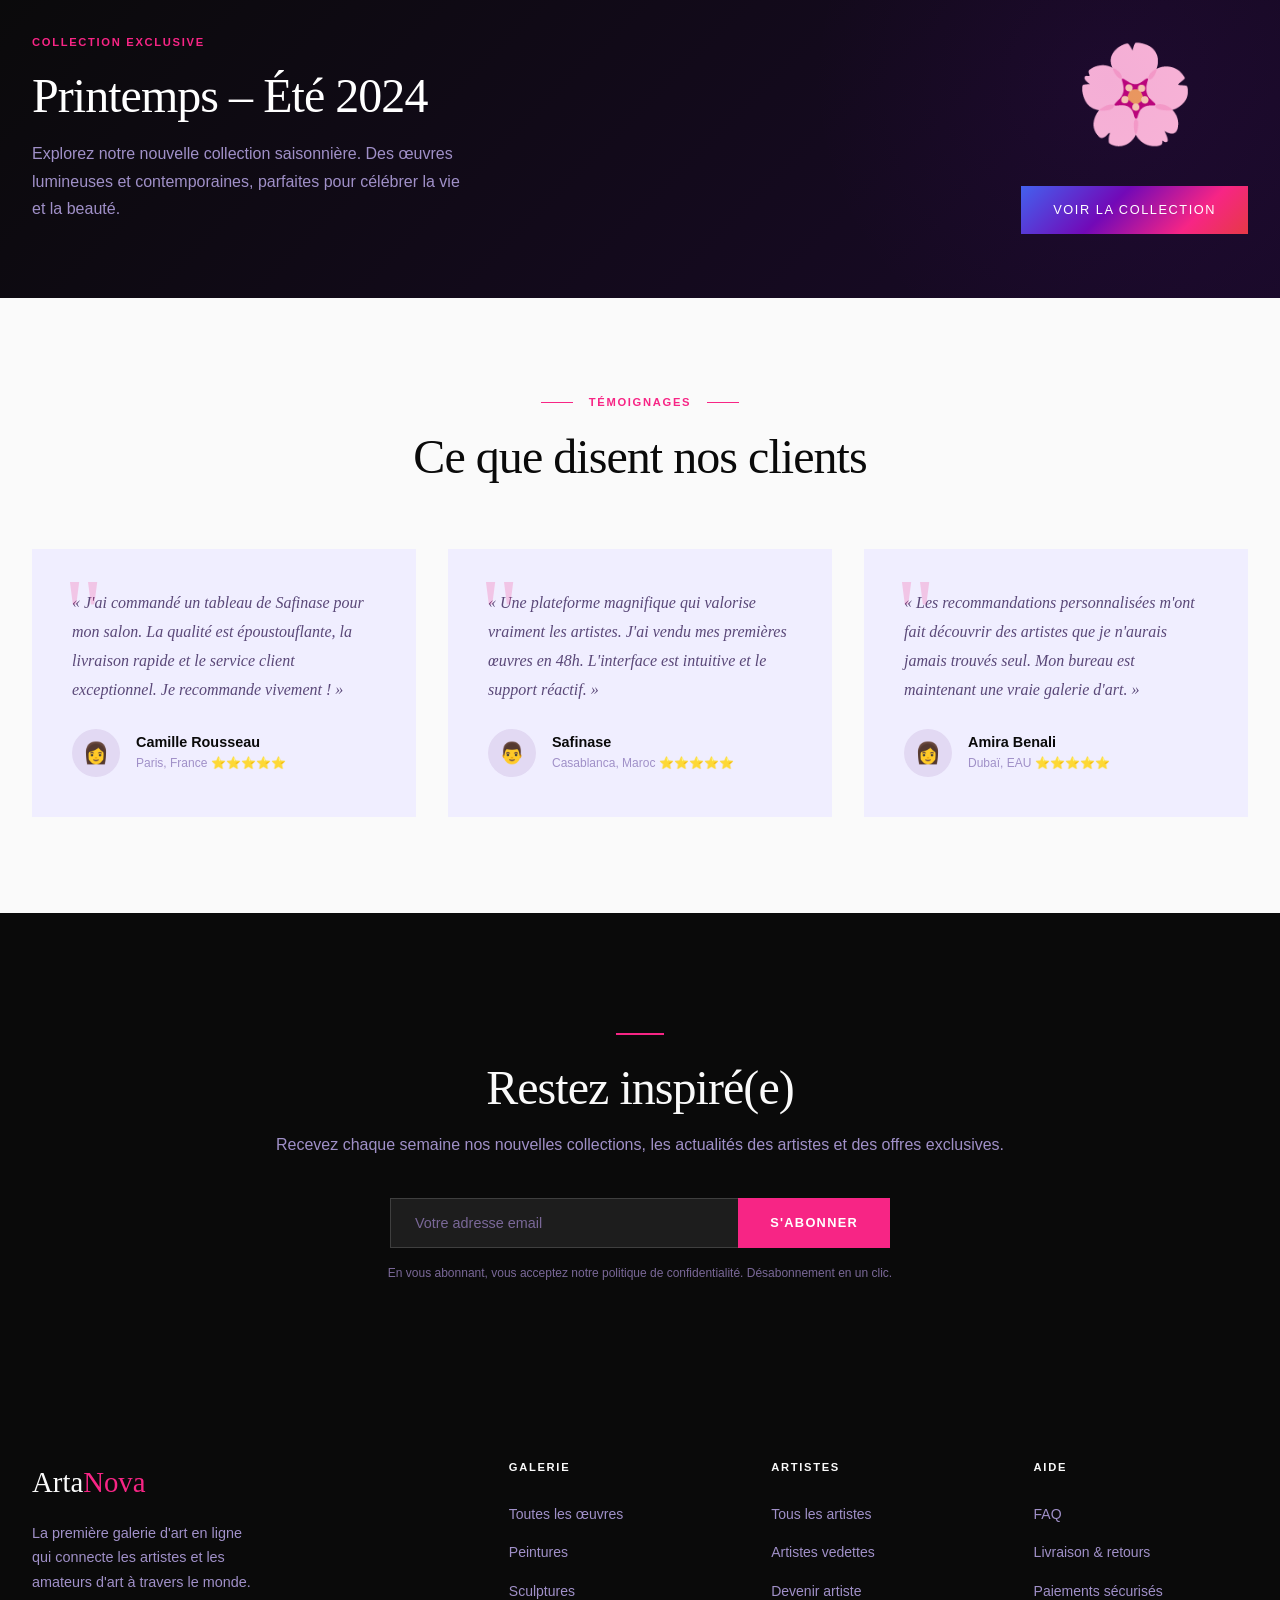
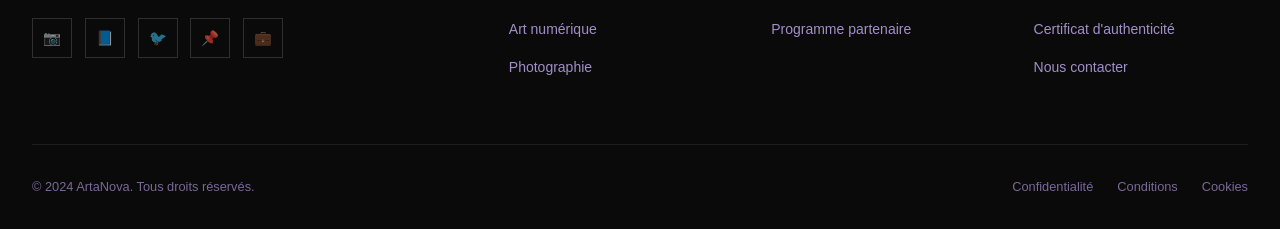
==== commit 3f521c31: "Site rebrandé pour une seule artiste : Safinase - Tous les artistes fictifs supprimés, remplacés par" ====
--- a/index.html
+++ b/index.html
@@ -122,12 +122,12 @@
   <!-- Stats -->
   <div class="hero-stats container" aria-label="Statistiques">
     <div class="hero-stat">
-      <div class="hero-stat-number">2 400+</div>
-      <div class="hero-stat-label">Œuvres disponibles</div>
+      <div class="hero-stat-number">8</div>
+      <div class="hero-stat-label">Tableaux originaux</div>
     </div>
     <div class="hero-stat">
-      <div class="hero-stat-number">340+</div>
-      <div class="hero-stat-label">Artistes partenaires</div>
+      <div class="hero-stat-number">100%</div>
+      <div class="hero-stat-label">Peints à la main</div>
     </div>
     <div class="hero-stat">
       <div class="hero-stat-number">15 000+</div>
@@ -220,7 +220,7 @@
         <img src="https://upload.wikimedia.org/wikipedia/commons/thumb/c/c5/Edvard_Munch%2C_1893%2C_The_Scream%2C_oil%2C_tempera_and_pastel_on_cardboard%2C_91_x_73_cm%2C_National_Gallery_of_Norway.jpg/800px-Edvard_Munch%2C_1893%2C_The_Scream%2C_oil%2C_tempera_and_pastel_on_cardboard%2C_91_x_73_cm%2C_National_Gallery_of_Norway.jpg" alt="Le Cri" style="width:100%;height:100%;object-fit:cover;position:absolute;inset:0;">
         <div style="position:absolute;inset:0;background:linear-gradient(to top,rgba(0,0,0,0.7) 0%,transparent 60%);"></div>
         <div class="featured-info" style="position:relative;z-index:1;">
-          <div class="artwork-artist-name">Edvard Munch</div>
+          <div class="artwork-artist-name">Safinase</div>
           <div class="artwork-title" style="color:white;font-family:var(--font-serif);font-size:1.3rem;margin:0.3rem 0">Le Cri</div>
           <div style="color:var(--color-gold);font-family:var(--font-serif);font-size:1.1rem;">4 900 €</div>
         </div>
@@ -231,7 +231,7 @@
         <img src="https://upload.wikimedia.org/wikipedia/commons/thumb/e/ea/Van_Gogh_-_Starry_Night_-_Google_Art_Project.jpg/800px-Van_Gogh_-_Starry_Night_-_Google_Art_Project.jpg" alt="La Nuit Étoilée" style="width:100%;height:100%;object-fit:cover;position:absolute;inset:0;">
         <div style="position:absolute;inset:0;background:linear-gradient(to top,rgba(0,0,0,0.65) 0%,transparent 60%);"></div>
         <div class="featured-info" style="position:relative;z-index:1;">
-          <div class="artwork-artist-name">Vincent van Gogh</div>
+          <div class="artwork-artist-name">Safinase</div>
           <div style="color:white;font-family:var(--font-serif)">La Nuit Étoilée</div>
           <div style="color:var(--color-gold)">5 800 €</div>
         </div>
@@ -241,7 +241,7 @@
         <img src="https://upload.wikimedia.org/wikipedia/commons/thumb/4/40/The_Kiss_-_Gustav_Klimt_-_Google_Art_Project.jpg/800px-The_Kiss_-_Gustav_Klimt_-_Google_Art_Project.jpg" alt="Le Baiser" style="width:100%;height:100%;object-fit:cover;position:absolute;inset:0;">
         <div style="position:absolute;inset:0;background:linear-gradient(to top,rgba(0,0,0,0.65) 0%,transparent 60%);"></div>
         <div class="featured-info" style="position:relative;z-index:1;">
-          <div class="artwork-artist-name">Gustav Klimt</div>
+          <div class="artwork-artist-name">Safinase</div>
           <div style="color:white;font-family:var(--font-serif)">Le Baiser</div>
           <div style="color:var(--color-gold)">7 200 €</div>
         </div>
@@ -251,7 +251,7 @@
         <img src="https://upload.wikimedia.org/wikipedia/commons/thumb/5/59/Monet_-_Impression%2C_Sunrise.jpg/800px-Monet_-_Impression%2C_Sunrise.jpg" alt="Impression Soleil Levant" style="width:100%;height:100%;object-fit:cover;position:absolute;inset:0;">
         <div style="position:absolute;inset:0;background:linear-gradient(to top,rgba(0,0,0,0.65) 0%,transparent 60%);"></div>
         <div class="featured-info" style="position:relative;z-index:1;">
-          <div class="artwork-artist-name">Claude Monet</div>
+          <div class="artwork-artist-name">Safinase</div>
           <div style="color:white;font-family:var(--font-serif)">Impression, Soleil Levant</div>
           <div style="color:var(--color-gold)">2 400 €</div>
         </div>
@@ -290,55 +290,36 @@
       <div>
         <div class="section-eyebrow">
           <div class="section-eyebrow-line"></div>
-          <span class="label text-gold" data-i18n="section_artists">Artistes vedettes</span>
-        </div>
-        <h2 class="section-title">Rencontrez nos artistes</h2>
-      </div>
-      <a href="pages/artists.html" class="btn btn-ghost">Tous les artistes →</a>
-    </div>
-
-    <div class="artists-grid stagger-children">
-      <div class="artist-card" onclick="location.href='pages/artist-profile.html'">
-        <div class="artist-avatar"><div class="artist-avatar-placeholder">👩‍🎨</div></div>
-        <div class="artist-name">Élise Morel</div>
-        <div class="artist-specialty">Peinture Classique</div>
-        <div class="artist-works-count">24 œuvres disponibles</div>
-        <button class="follow-btn">Suivre</button>
-      </div>
-      <div class="artist-card" onclick="location.href='pages/artist-profile.html'">
-        <div class="artist-avatar"><div class="artist-avatar-placeholder">👨‍🎨</div></div>
-        <div class="artist-name">Karim Benzara</div>
-        <div class="artist-specialty">Art Contemporain</div>
-        <div class="artist-works-count">18 œuvres disponibles</div>
-        <button class="follow-btn">Suivre</button>
-      </div>
-      <div class="artist-card" onclick="location.href='pages/artist-profile.html'">
-        <div class="artist-avatar"><div class="artist-avatar-placeholder">👩‍🎨</div></div>
-        <div class="artist-name">Sofia Chen</div>
-        <div class="artist-specialty">Art Abstrait</div>
-        <div class="artist-works-count">31 œuvres disponibles</div>
-        <button class="follow-btn">Suivre</button>
-      </div>
-      <div class="artist-card" onclick="location.href='pages/artist-profile.html'">
-        <div class="artist-avatar"><div class="artist-avatar-placeholder">👨‍🎨</div></div>
-        <div class="artist-name">Hassan Tazi</div>
-        <div class="artist-specialty">Aquarelle & Illustration</div>
-        <div class="artist-works-count">15 œuvres disponibles</div>
-        <button class="follow-btn">Suivre</button>
-      </div>
-      <div class="artist-card" onclick="location.href='pages/artist-profile.html'">
-        <div class="artist-avatar"><div class="artist-avatar-placeholder">📸</div></div>
-        <div class="artist-name">Marie Dubois</div>
-        <div class="artist-specialty">Photographie Artistique</div>
-        <div class="artist-works-count">9 œuvres disponibles</div>
-        <button class="follow-btn">Suivre</button>
-      </div>
-      <div class="artist-card" onclick="location.href='pages/artist-profile.html'">
-        <div class="artist-avatar"><div class="artist-avatar-placeholder">💻</div></div>
-        <div class="artist-name">Léo Fontaine</div>
-        <div class="artist-specialty">Art Numérique</div>
-        <div class="artist-works-count">22 œuvres disponibles</div>
-        <button class="follow-btn">Suivre</button>
+          <span class="label text-gold" data-i18n="section_artists">L'artiste</span>
+        </div>
+        <h2 class="section-title">Safinase</h2>
+      </div>
+      <a href="pages/artist-profile.html" class="btn btn-ghost">Voir le profil →</a>
+    </div>
+
+    <div style="display:grid;grid-template-columns:1fr 1fr;gap:3rem;align-items:center;" class="fade-in">
+      <div style="overflow:hidden;border-radius:0.5rem;aspect-ratio:4/3;">
+        <img src="https://upload.wikimedia.org/wikipedia/commons/thumb/4/40/The_Kiss_-_Gustav_Klimt_-_Google_Art_Project.jpg/800px-The_Kiss_-_Gustav_Klimt_-_Google_Art_Project.jpg" alt="Œuvre de Safinase" style="width:100%;height:100%;object-fit:cover;transition:transform 0.6s ease;" onmouseover="this.style.transform='scale(1.04)'" onmouseout="this.style.transform='scale(1)'">
+      </div>
+      <div>
+        <div class="label text-gold" style="margin-bottom:1rem;">Artiste peintre</div>
+        <p style="font-family:var(--font-serif);font-size:1.4rem;line-height:1.6;margin-bottom:1.5rem;">"Je peins ce que je ressens — la lumière, l'émotion, le mouvement. Chaque tableau est un morceau de mon âme."</p>
+        <p style="color:var(--color-gray-500);margin-bottom:2rem;line-height:1.8;">Artiste peintre passionnée, Safinase crée des œuvres uniques à la main. Chaque tableau est disponible en original ou en reproduction de qualité musée.</p>
+        <div style="display:flex;gap:2.5rem;margin-bottom:2rem;">
+          <div>
+            <div style="font-family:var(--font-serif);font-size:2rem;color:var(--color-gold);">8</div>
+            <div style="font-size:0.7rem;color:var(--color-gray-400);letter-spacing:0.1em;text-transform:uppercase;">Œuvres</div>
+          </div>
+          <div>
+            <div style="font-family:var(--font-serif);font-size:2rem;color:var(--color-gold);">4.9★</div>
+            <div style="font-size:0.7rem;color:var(--color-gray-400);letter-spacing:0.1em;text-transform:uppercase;">Note</div>
+          </div>
+          <div>
+            <div style="font-family:var(--font-serif);font-size:2rem;color:var(--color-gold);">100%</div>
+            <div style="font-size:0.7rem;color:var(--color-gray-400);letter-spacing:0.1em;text-transform:uppercase;">Original</div>
+          </div>
+        </div>
+        <a href="pages/artist-profile.html" class="btn btn-primary">Voir le portfolio complet</a>
       </div>
     </div>
   </div>
@@ -376,7 +357,7 @@
 
     <div class="testimonials-track stagger-children">
       <div class="testimonial-card">
-        <p class="testimonial-text">« J'ai commandé un tableau de Sofia Chen pour mon salon. La qualité est époustouflante, la livraison rapide et le service client exceptionnel. Je recommande vivement ! »</p>
+        <p class="testimonial-text">« J'ai commandé un tableau de Safinase pour mon salon. La qualité est époustouflante, la livraison rapide et le service client exceptionnel. Je recommande vivement ! »</p>
         <div class="testimonial-author">
           <div class="testimonial-avatar">👩</div>
           <div>
@@ -391,7 +372,7 @@
         <div class="testimonial-author">
           <div class="testimonial-avatar">👨</div>
           <div>
-            <div class="testimonial-name">Karim Benzara</div>
+            <div class="testimonial-name">Safinase</div>
             <div class="testimonial-location">Casablanca, Maroc ⭐⭐⭐⭐⭐</div>
           </div>
         </div>
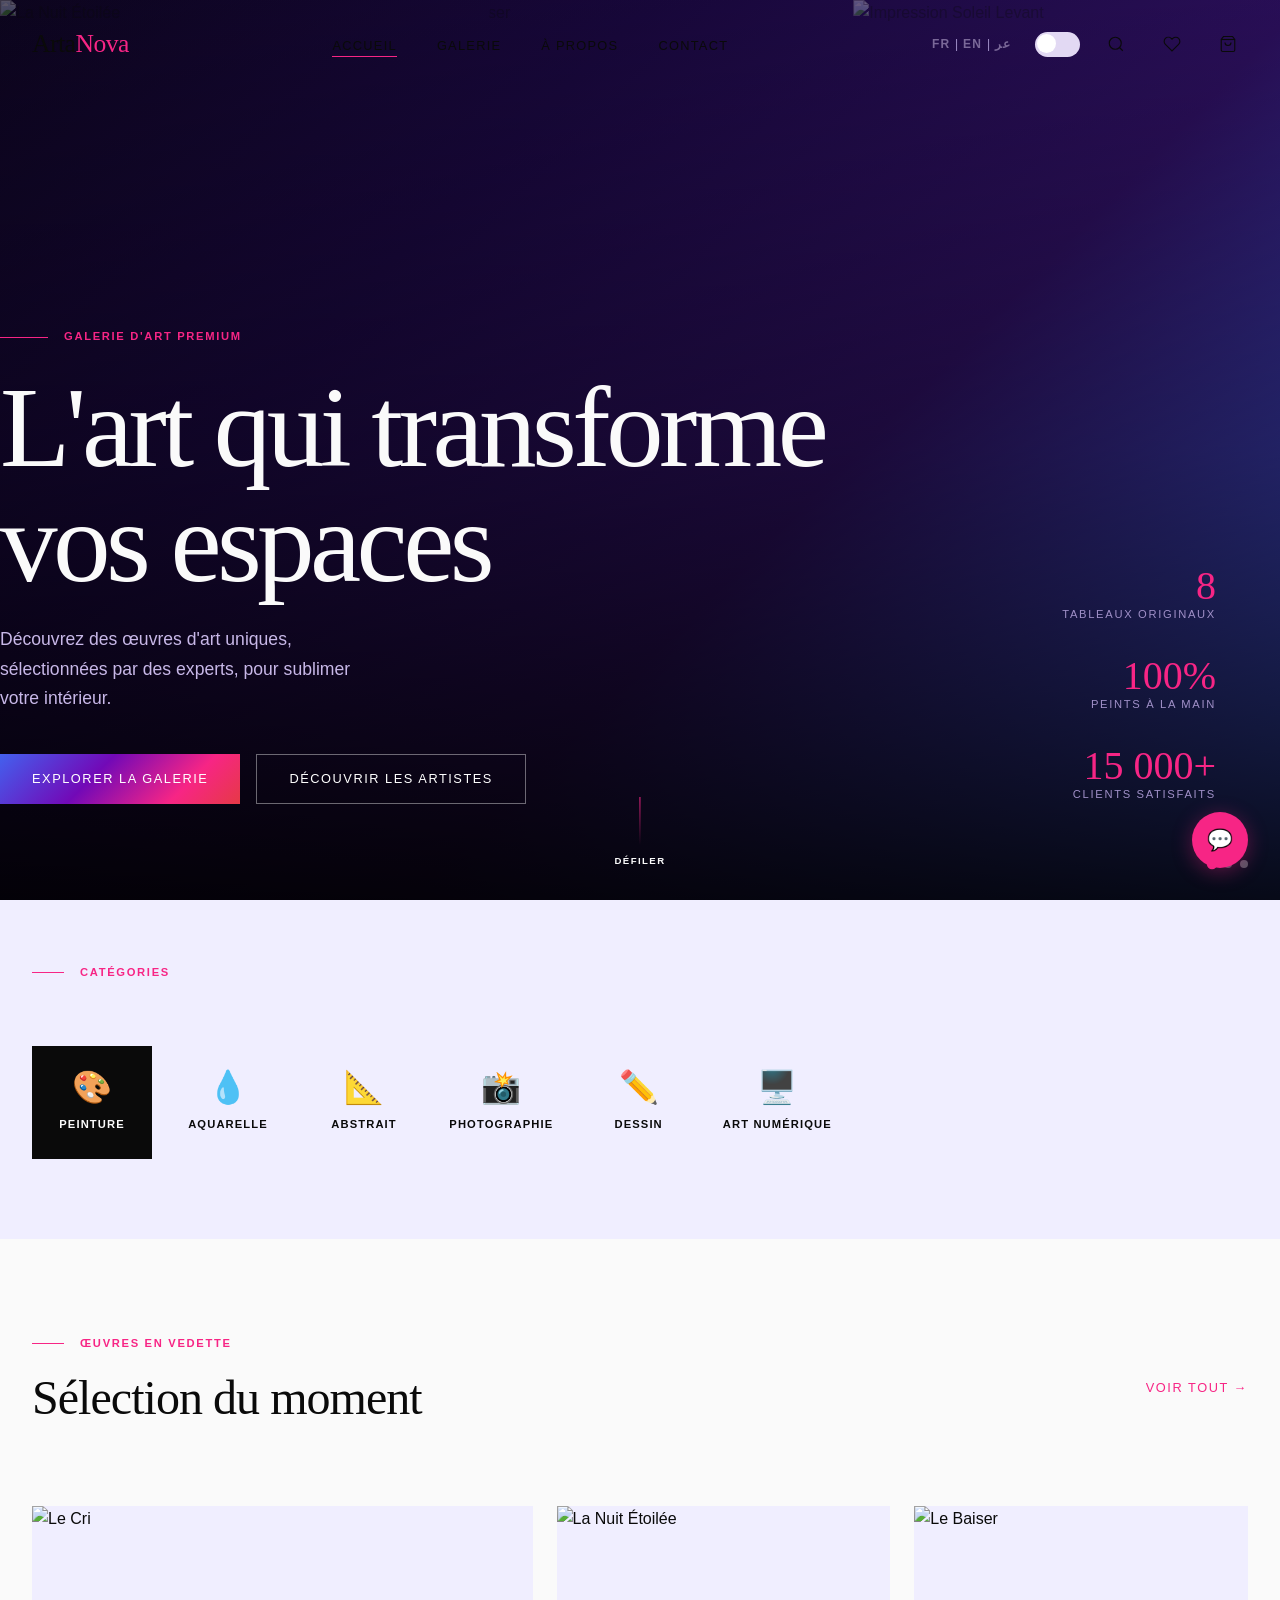
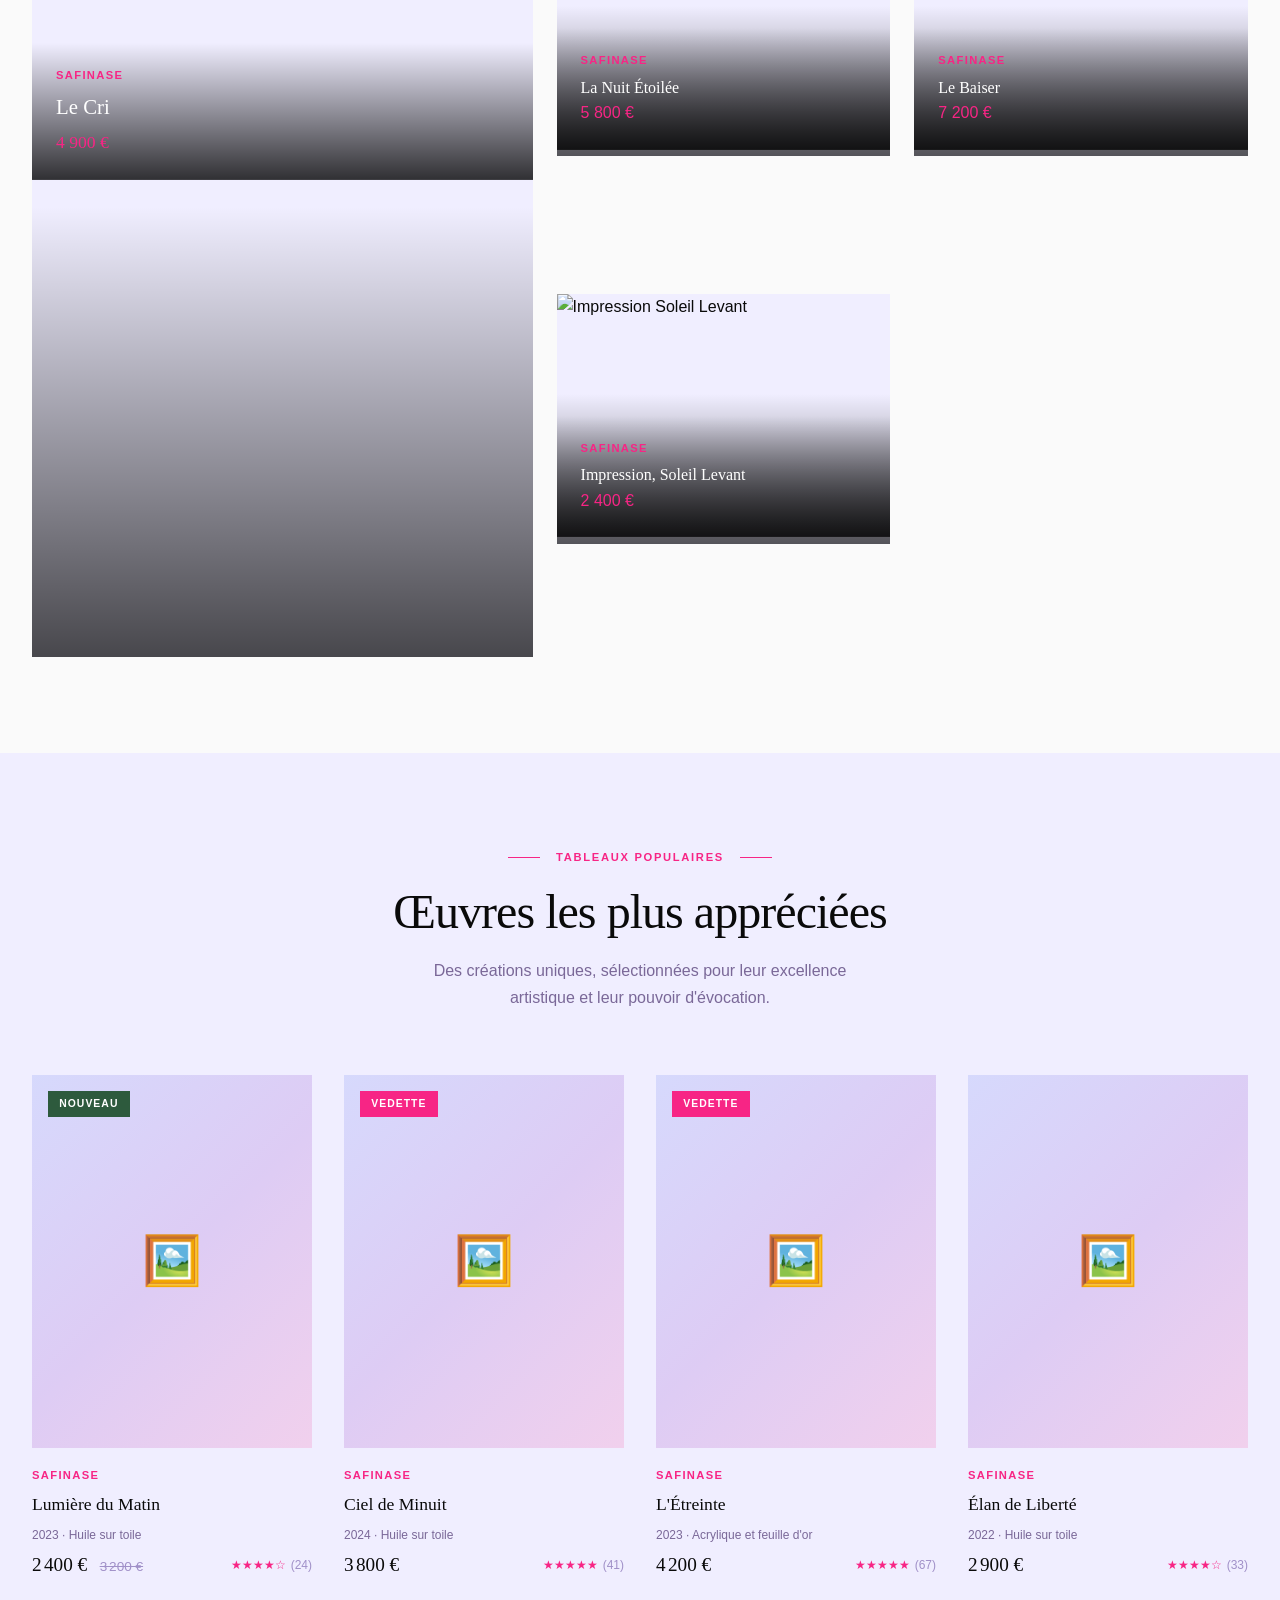
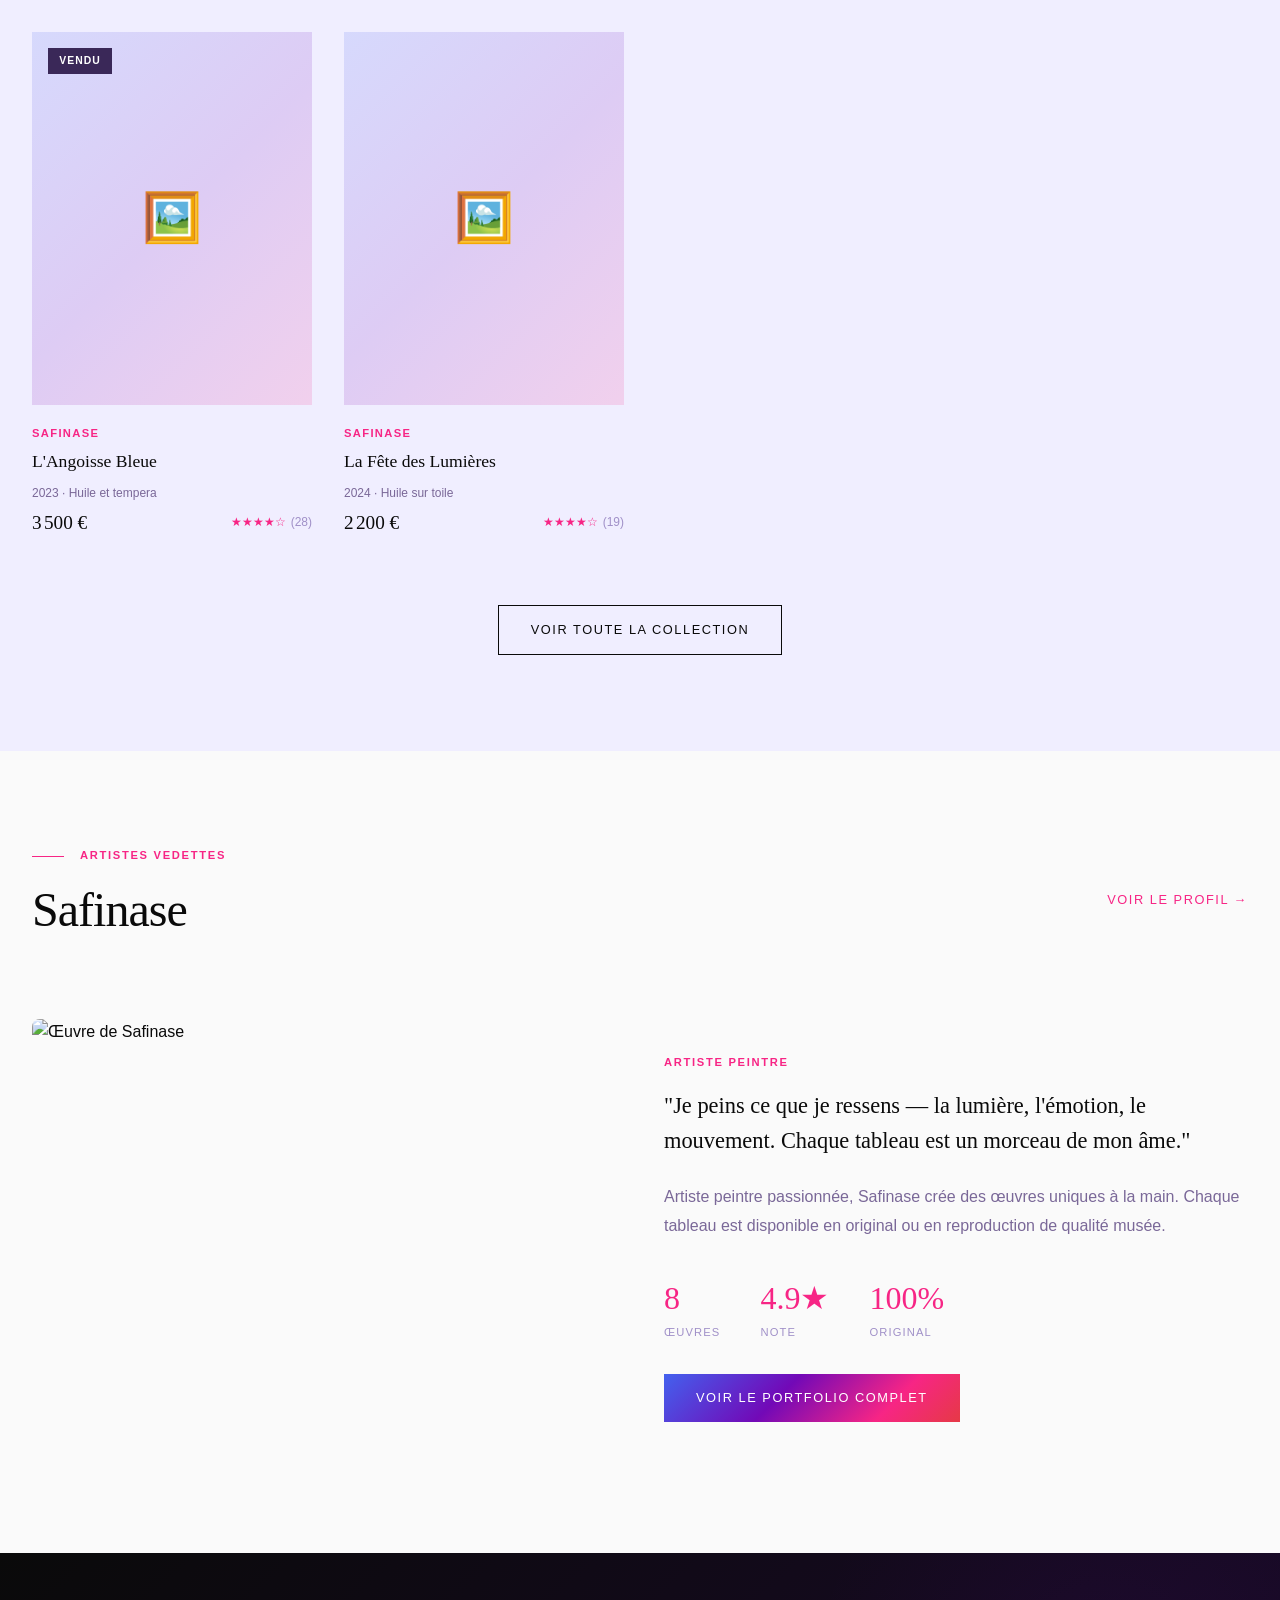
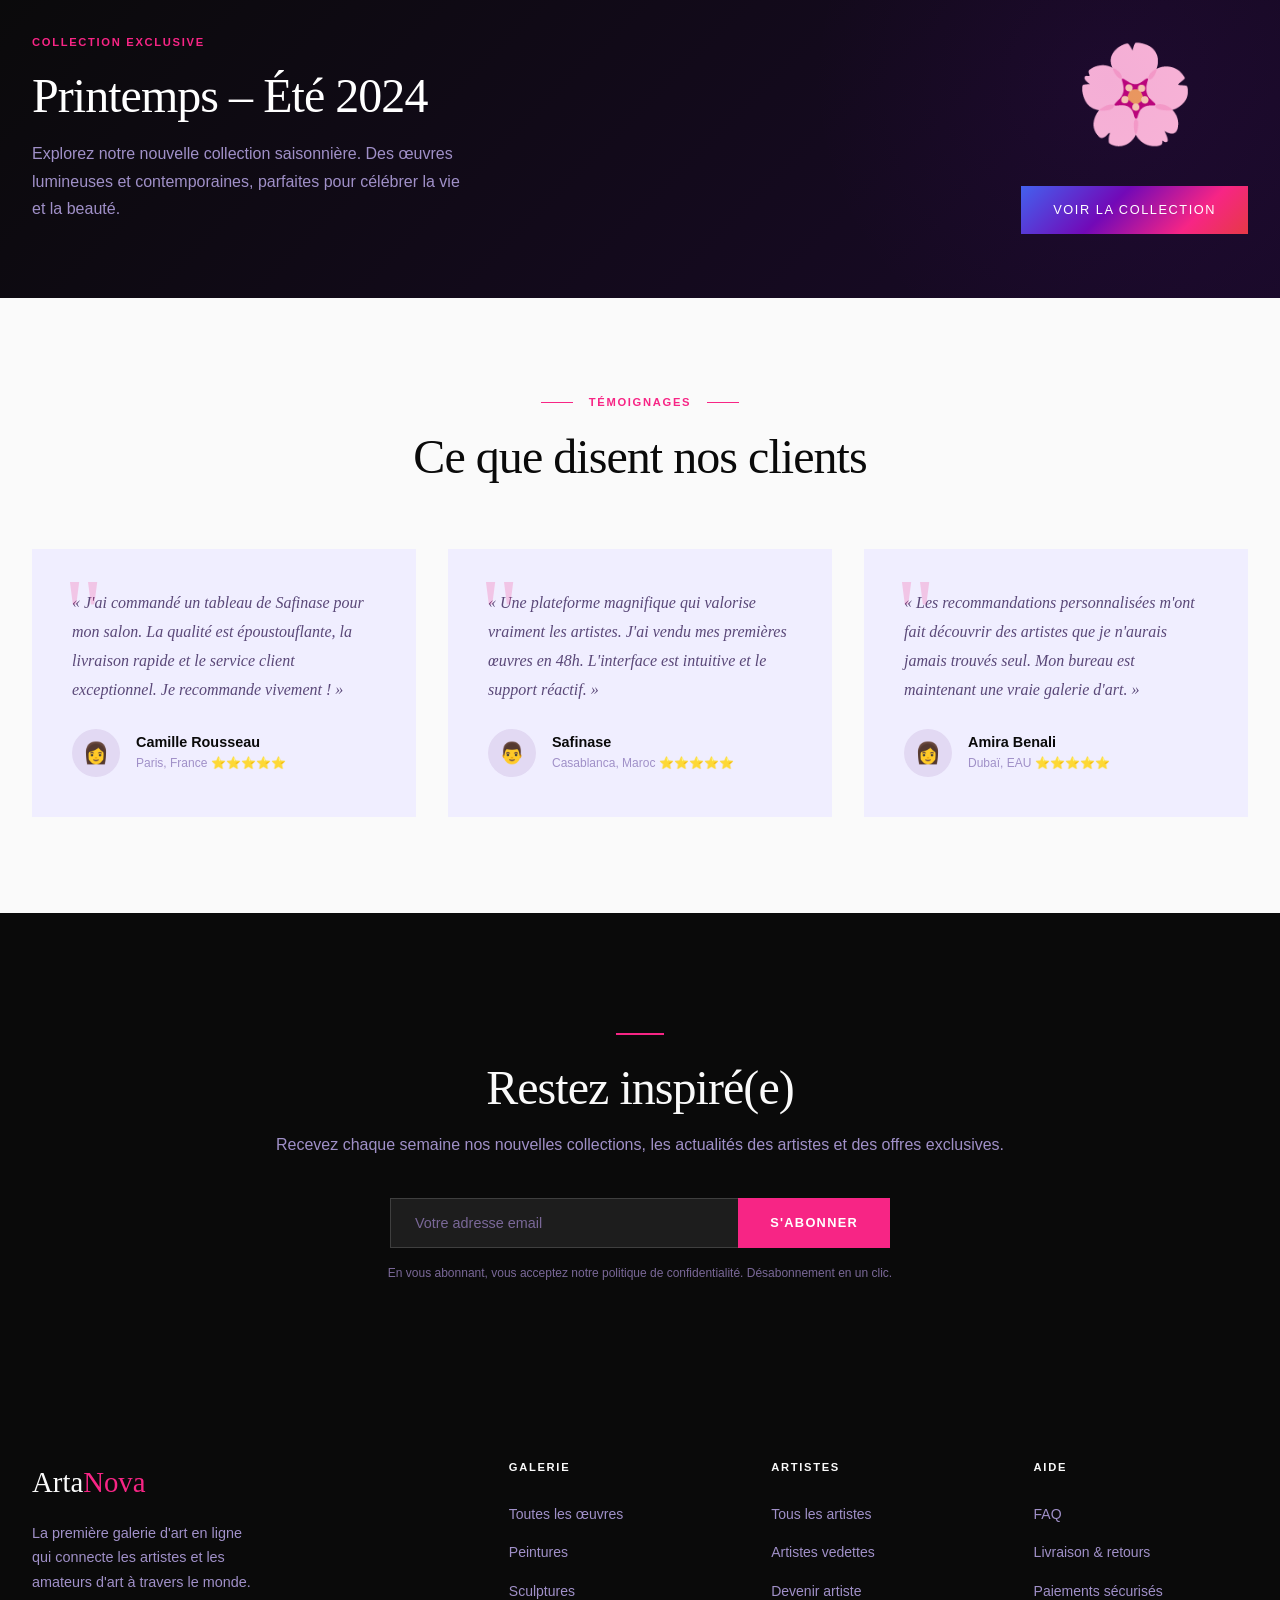
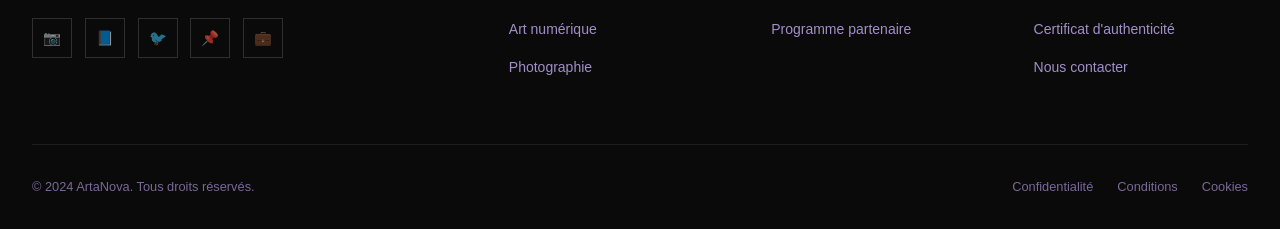
==== commit 6ae1e16d: "Suppression page Artistes → page À propos complète pour Safinase - Nouvelle page pages/about.html av" ====
--- a/index.html
+++ b/index.html
@@ -20,9 +20,8 @@
     <ul class="nav-links">
       <li><a href="index.html" class="active" data-i18n="nav_home">Accueil</a></li>
       <li><a href="pages/gallery.html" data-i18n="nav_gallery">Galerie</a></li>
-      <li><a href="pages/artists.html" data-i18n="nav_artists">Artistes</a></li>
-      <li><a href="#about" data-i18n="nav_about">À propos</a></li>
-      <li><a href="#contact" data-i18n="nav_contact">Contact</a></li>
+      <li><a href="pages/about.html" data-i18n="nav_about">À propos</a></li>
+      <li><a href="pages/about.html#contact-section" data-i18n="nav_contact">Contact</a></li>
     </ul>
 
     <div class="nav-actions">
@@ -66,9 +65,8 @@
 <div class="mobile-menu" id="mobile-menu">
   <a href="index.html">Accueil</a>
   <a href="pages/gallery.html">Galerie</a>
-  <a href="pages/artists.html">Artistes</a>
-  <a href="#about">À propos</a>
-  <a href="#contact">Contact</a>
+  <a href="pages/about.html">À propos</a>
+  <a href="pages/about.html#contact-section">Contact</a>
   <button onclick="document.getElementById('mobile-menu').classList.remove('open');document.body.style.overflow=''" style="color:var(--color-gray-400);font-size:2rem;margin-top:2rem;">✕</button>
 </div>
 
@@ -113,8 +111,8 @@
         Explorer la galerie
         <svg width="16" height="16" viewBox="0 0 24 24" fill="none" stroke="currentColor" stroke-width="2"><path d="M5 12h14m-7-7 7 7-7 7"/></svg>
       </a>
-      <a href="pages/artists.html" class="btn btn-outline" style="color:white;border-color:rgba(255,255,255,0.4);" data-i18n="btn_discover">
-        Découvrir les artistes
+      <a href="pages/about.html" class="btn btn-outline" style="color:white;border-color:rgba(255,255,255,0.4);" data-i18n="btn_discover">
+        À propos de Safinase
       </a>
     </div>
   </div>
@@ -436,8 +434,8 @@
       <div>
         <div class="footer-col-title">Artistes</div>
         <ul class="footer-links">
-          <li><a href="pages/artists.html">Tous les artistes</a></li>
-          <li><a href="pages/artists.html">Artistes vedettes</a></li>
+          <li><a href="pages/about.html">Tous les artistes</a></li>
+          <li><a href="pages/about.html">Artistes vedettes</a></li>
           <li><a href="pages/dashboard.html">Devenir artiste</a></li>
           <li><a href="#">Programme partenaire</a></li>
         </ul>
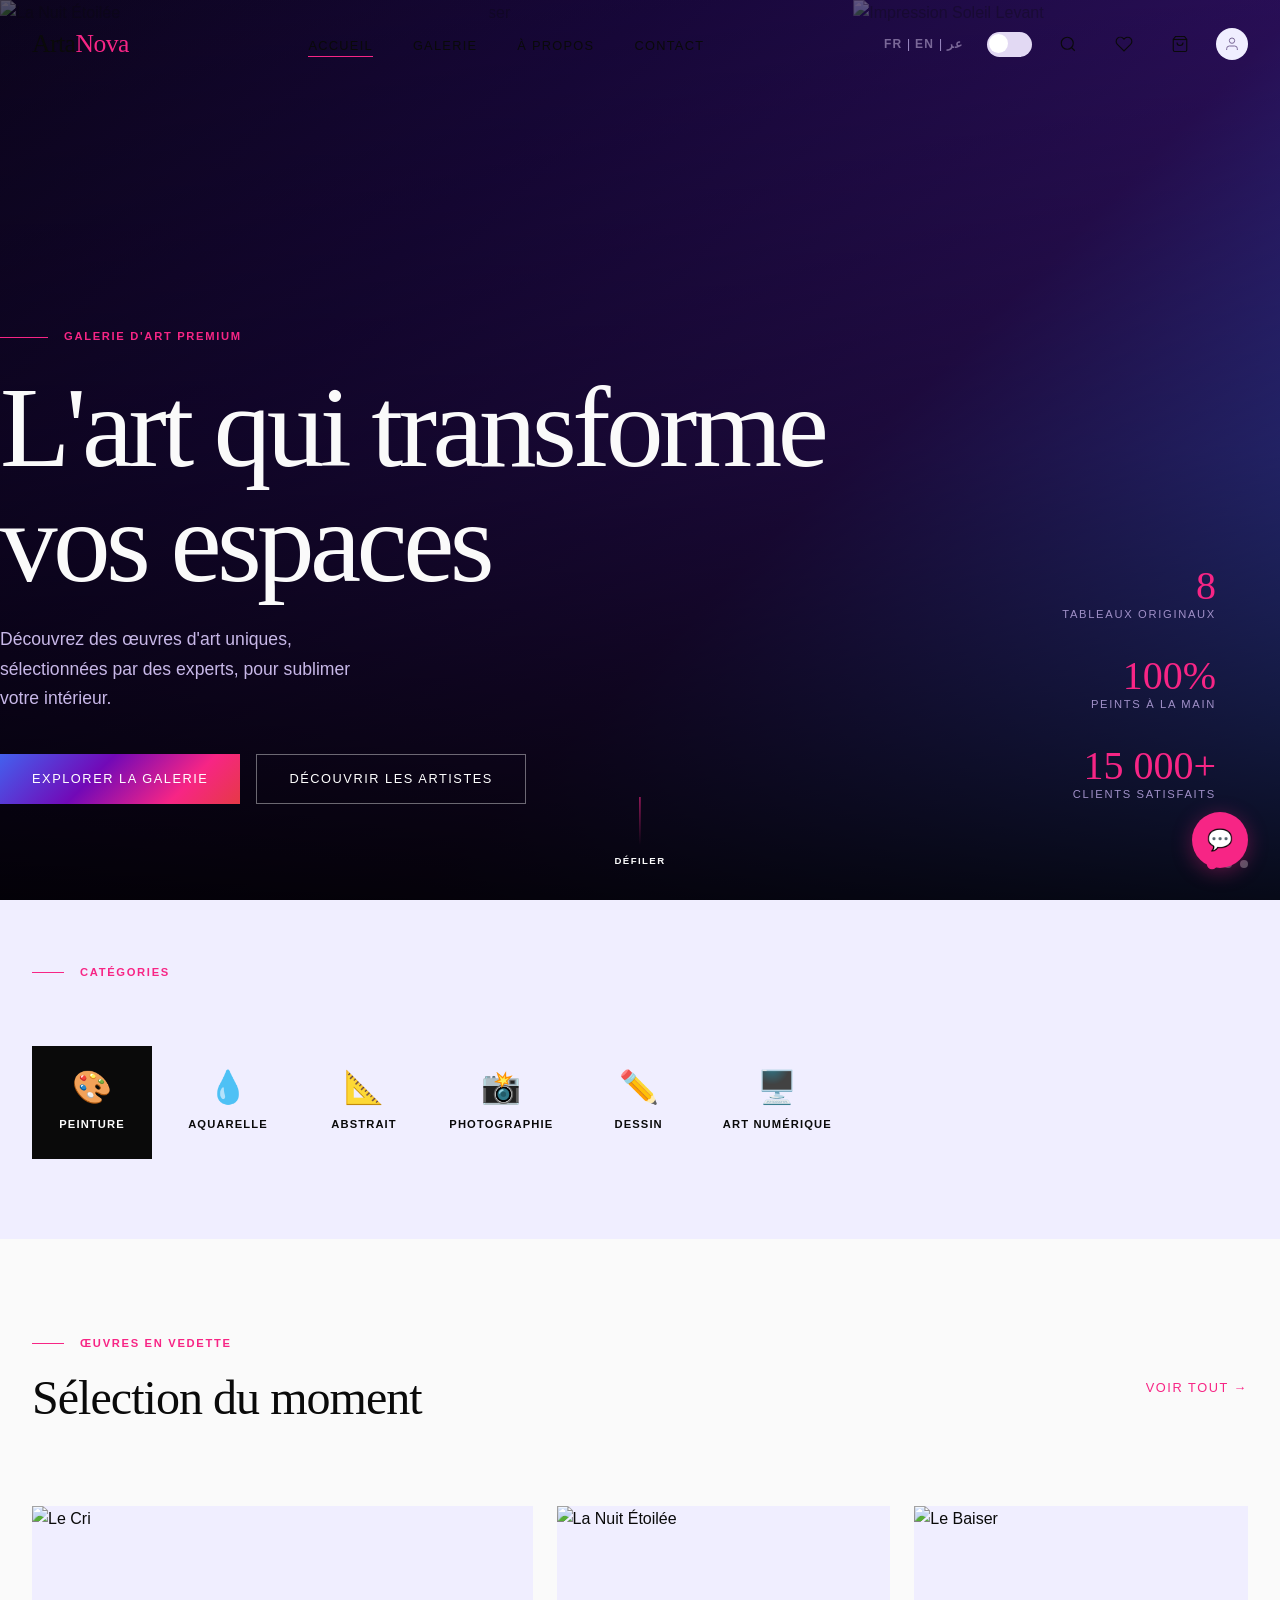
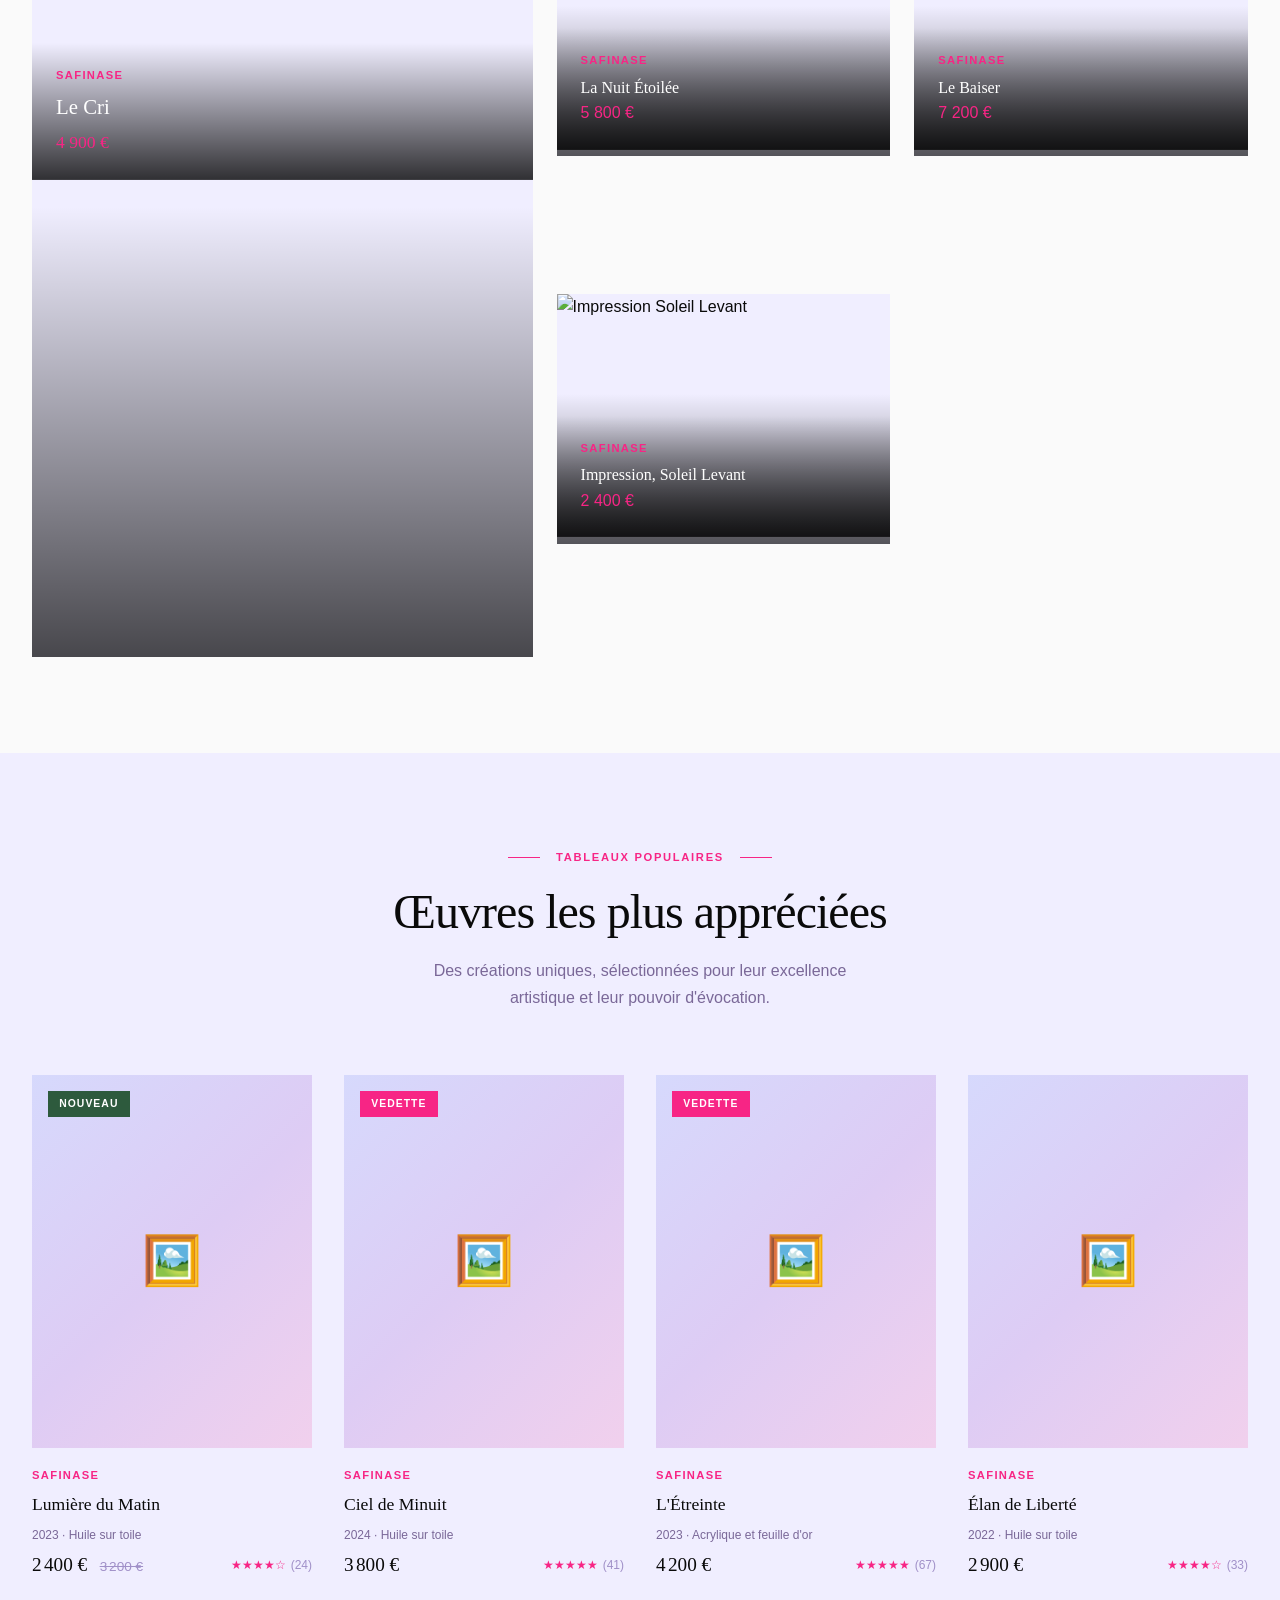
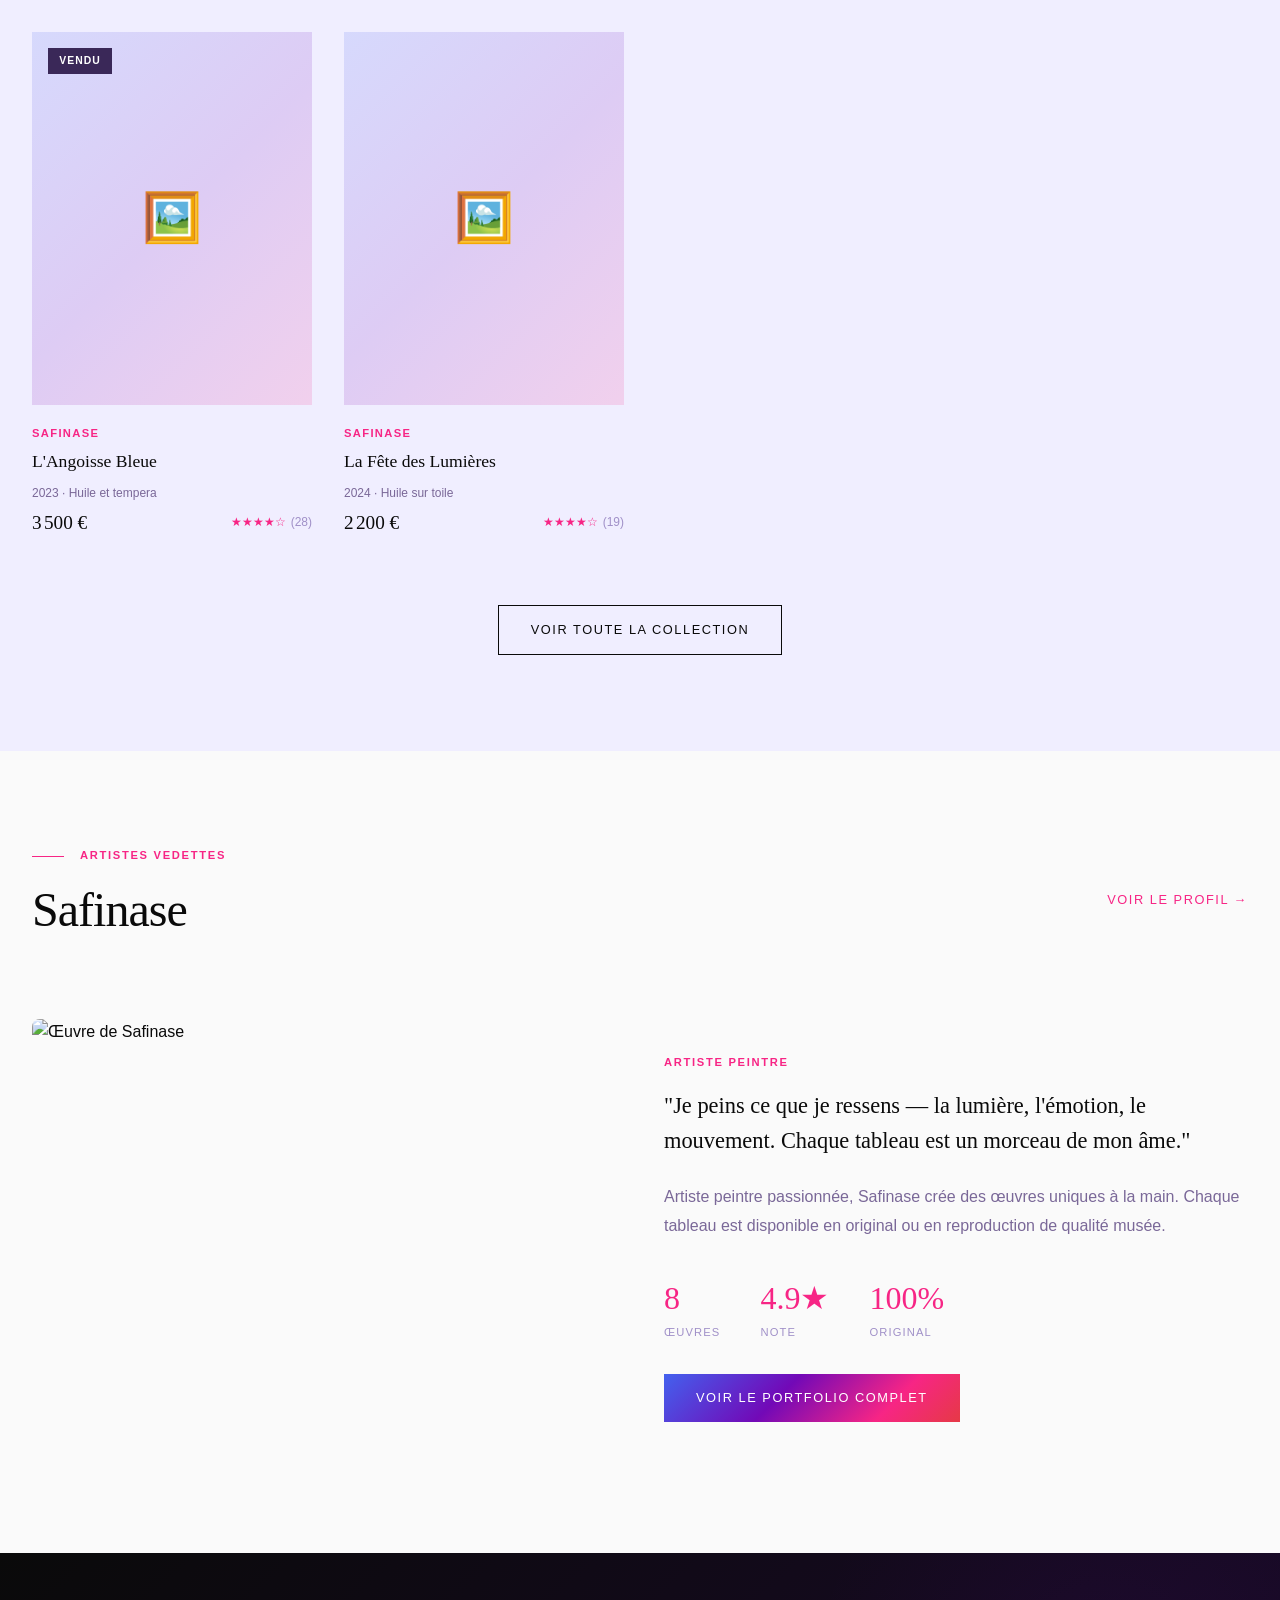
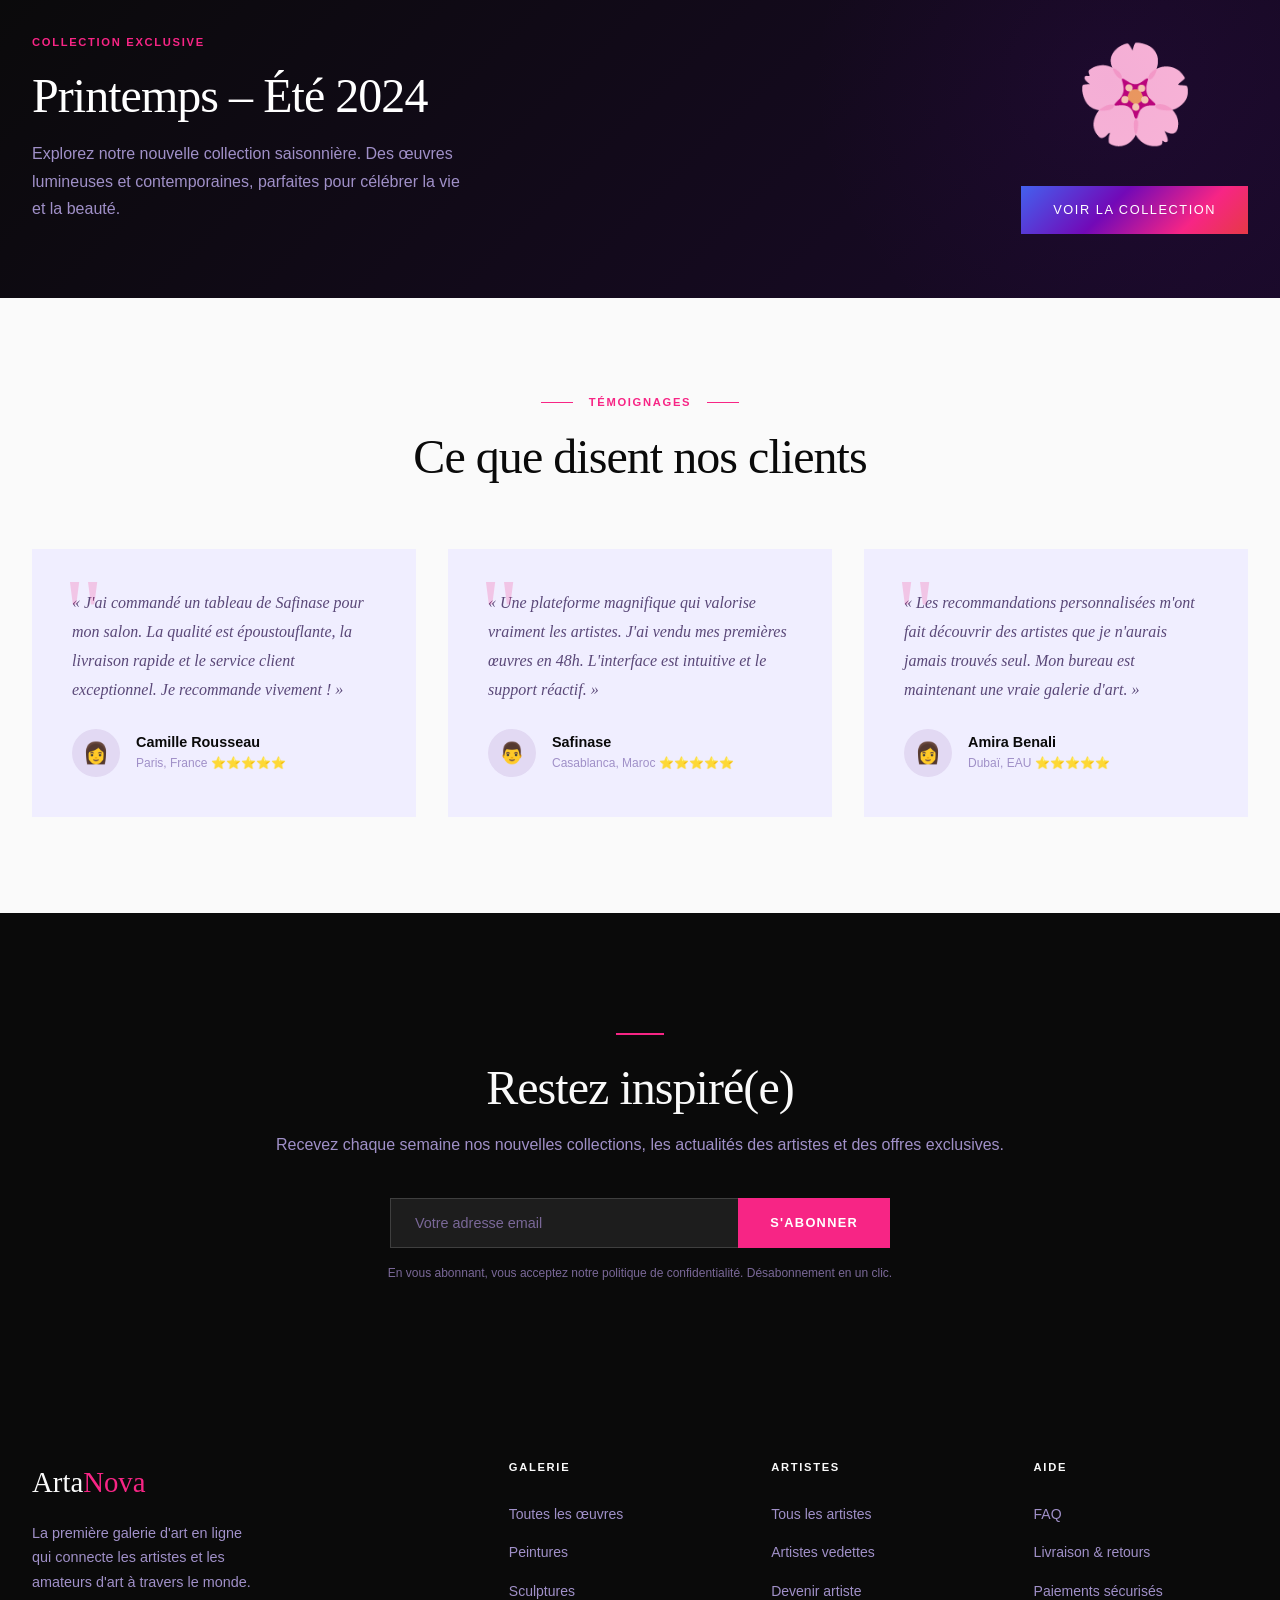
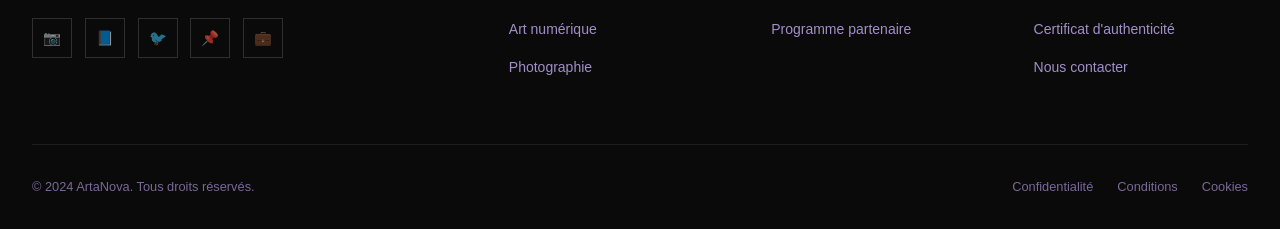
==== commit ef8c93ec: "Système de connexion admin pour Safinase Page login (pages/login.html) : - Interface split-screen él" ====
--- a/index.html
+++ b/index.html
@@ -543,7 +543,7 @@
   document.addEventListener('DOMContentLoaded', () => {
     const grid = document.getElementById('home-artwork-grid');
     if (grid) {
-      grid.innerHTML = artworks.slice(0, 8).map(a => renderArtworkCard(a)).join('');
+      grid.innerHTML = getArtworks().slice(0, 8).map(a => renderArtworkCard(a)).join('');
       initWishlistButtons();
     }
 
--- a/css/main.css
+++ b/css/main.css
@@ -2652,3 +2652,77 @@
   clip: rect(0,0,0,0);
   overflow: hidden;
 }
+
+/* ============================================
+   ADMIN
+   ============================================ */
+
+.admin-edit-btn,
+.admin-delete-btn {
+  position: absolute;
+  width: 2.2rem;
+  height: 2.2rem;
+  border-radius: 50%;
+  display: flex;
+  align-items: center;
+  justify-content: center;
+  cursor: pointer;
+  transition: all var(--transition);
+  opacity: 0;
+  border: 1px solid rgba(255,255,255,0.2);
+  backdrop-filter: blur(4px);
+  z-index: 3;
+}
+
+.admin-edit-btn {
+  bottom: 1rem;
+  left: 1rem;
+  background: rgba(67,97,238,0.85);
+  color: white;
+}
+
+.admin-delete-btn {
+  bottom: 1rem;
+  left: 3.8rem;
+  background: rgba(230,57,70,0.85);
+  color: white;
+}
+
+.artwork-card:hover .admin-edit-btn,
+.artwork-card:hover .admin-delete-btn {
+  opacity: 1;
+}
+
+.admin-edit-btn:hover { background: #4361ee; transform: scale(1.1); }
+.admin-delete-btn:hover { background: #e63946; transform: scale(1.1); }
+
+/* Admin form inputs */
+.form-label {
+  font-size: 0.7rem;
+  font-weight: 700;
+  letter-spacing: 0.1em;
+  text-transform: uppercase;
+  display: block;
+  margin-bottom: 0.4rem;
+  color: var(--color-gray-500);
+}
+
+.form-input {
+  width: 100%;
+  padding: 0.8rem 1rem;
+  border: 1px solid var(--color-gray-200);
+  border-radius: 0.4rem;
+  font-size: 0.9rem;
+  background: var(--color-gray-100);
+  color: var(--color-black);
+  font-family: inherit;
+  outline: none;
+  transition: border-color 0.3s;
+}
+
+.form-input:focus { border-color: var(--color-gold); }
+
+@keyframes pulse {
+  0%, 100% { opacity: 1; }
+  50% { opacity: 0.4; }
+}
